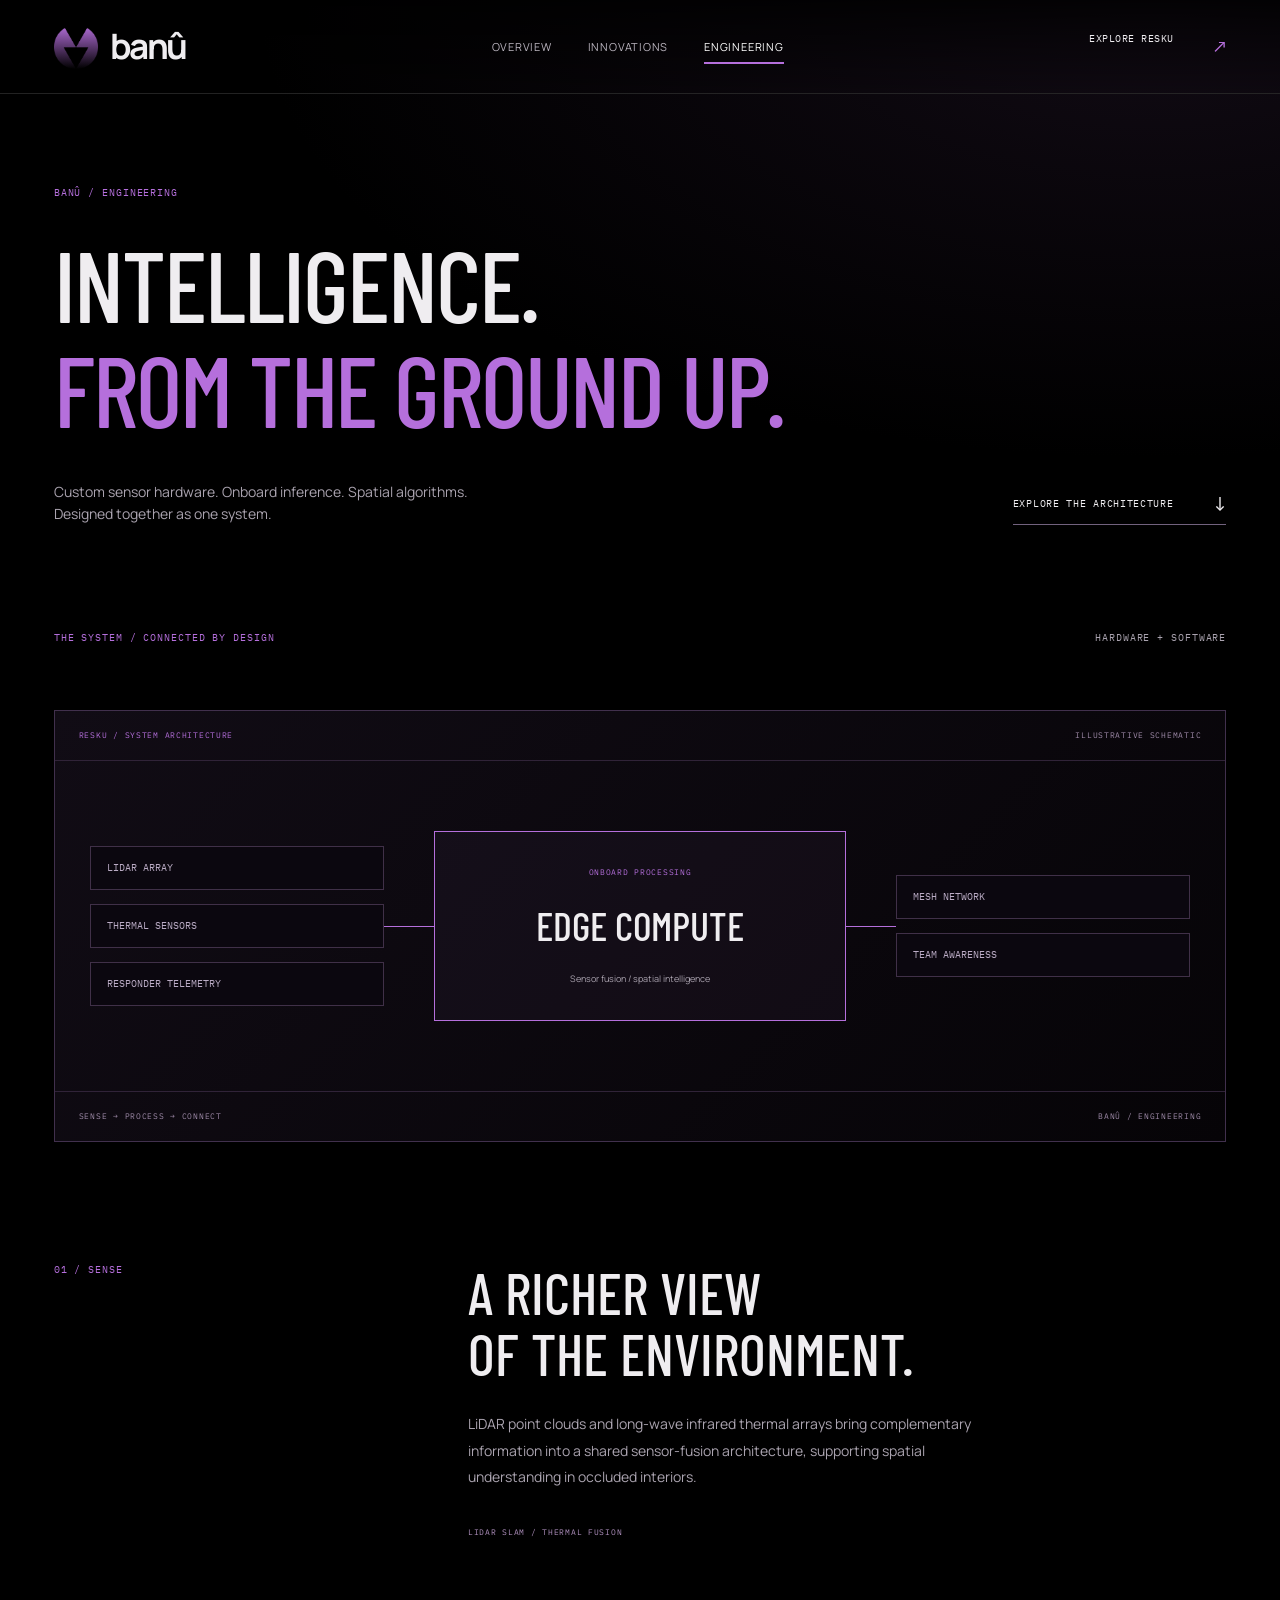
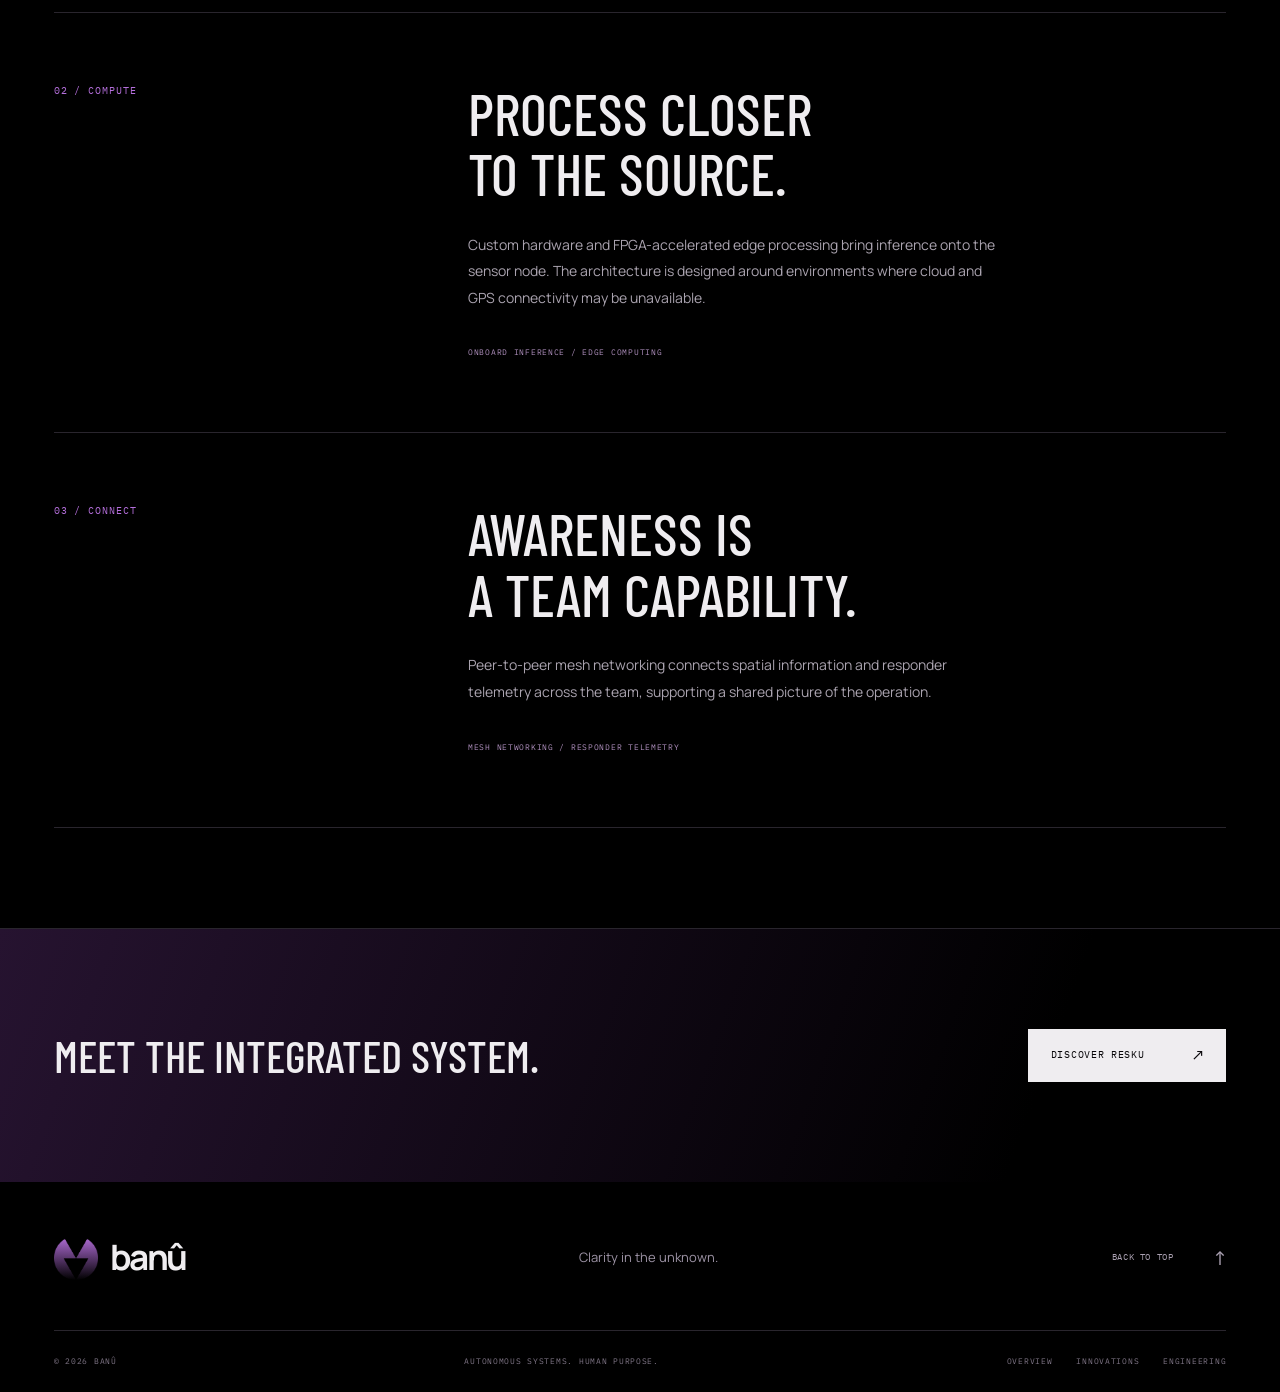
==== engineering.html @ 3ff784e4 "Redesign banu website with purple brand identity and responsive layouts" ====
<!doctype html>
<html lang="en">
<head>
  <meta charset="utf-8">
  <meta name="viewport" content="width=device-width, initial-scale=1">
  <meta name="theme-color" content="#000000">
  <meta name="description" content="Explore the hardware, sensor fusion, edge processing, and mesh networking behind banû systems.">
  <title>Engineering | banû</title>
  <link rel="icon" href="Images/banu-mark.png" type="image/png">
  <link rel="stylesheet" href="style.css">
  <script src="script.js" defer></script>
</head>
<body>
  <a class="skip-link" href="#main">Skip to content</a>
  <header class="site-header">
    <a class="brand" href="index.html" aria-label="banû home"><span class="brand-mark" aria-hidden="true"></span><span class="wordmark">banû</span></a>
    <button class="menu-toggle" aria-expanded="false" aria-controls="primary-nav"><span>Menu</span><i aria-hidden="true"></i></button>
    <nav id="primary-nav" aria-label="Main navigation"><a href="index.html">Overview</a><a href="innovations.html">Innovations</a><a href="engineering.html" aria-current="page">Engineering</a></nav>
    <a class="header-link" href="Products/resku.html">Explore Resku <span aria-hidden="true">↗</span></a>
  </header>
  <main id="main">
  <section class="page-intro section-pad"><p class="eyebrow">banû / Engineering</p><h1>Intelligence.<br><em>From the ground up.</em></h1><div class="intro-bottom"><p>Custom sensor hardware. Onboard inference. Spatial algorithms. Designed together as one system.</p><a class="text-link" href="#architecture">Explore the architecture <span aria-hidden="true">↓</span></a></div></section>
  <section class="section-pad architecture" id="architecture"><div class="section-heading"><p class="eyebrow">The system / Connected by design</p><span class="section-note">Hardware + software</span></div><div class="diagram"><div class="diagram-heading"><span>RESKU / SYSTEM ARCHITECTURE</span><span>ILLUSTRATIVE SCHEMATIC</span></div><div class="topology"><div class="topology-inputs"><span>LiDAR array</span><span>Thermal sensors</span><span>Responder telemetry</span></div><div class="topology-core"><span class="eyebrow">Onboard processing</span><strong>Edge compute</strong><span>Sensor fusion / spatial intelligence</span></div><div class="topology-output"><span>Mesh network</span><span>Team awareness</span></div></div><div class="diagram-footer"><span>Sense → Process → Connect</span><span>banû / Engineering</span></div></div></section>
  <section class="engineering-details section-pad"><article id="sensing"><span class="eyebrow">01 / Sense</span><div><h2>A richer view<br>of the environment.</h2><p>LiDAR point clouds and long-wave infrared thermal arrays bring complementary information into a shared sensor-fusion architecture, supporting spatial understanding in occluded interiors.</p><span class="detail-tag">LiDAR SLAM / Thermal fusion</span></div></article><article id="compute"><span class="eyebrow">02 / Compute</span><div><h2>Process closer<br>to the source.</h2><p>Custom hardware and FPGA-accelerated edge processing bring inference onto the sensor node. The architecture is designed around environments where cloud and GPS connectivity may be unavailable.</p><span class="detail-tag">Onboard inference / Edge computing</span></div></article><article id="connect"><span class="eyebrow">03 / Connect</span><div><h2>Awareness is<br>a team capability.</h2><p>Peer-to-peer mesh networking connects spatial information and responder telemetry across the team, supporting a shared picture of the operation.</p><span class="detail-tag">Mesh networking / Responder telemetry</span></div></article></section>
  <section class="small-cta section-pad"><h2>Meet the integrated system.</h2><a class="button" href="Products/resku.html">Discover Resku <span aria-hidden="true">↗</span></a></section>
</main>
  <footer class="site-footer">
    <div class="footer-top"><a class="brand" href="index.html" aria-label="banû home"><span class="brand-mark" aria-hidden="true"></span><span class="wordmark">banû</span></a><p>Clarity in the unknown.</p><a class="text-link" href="#main">Back to top <span aria-hidden="true">↑</span></a></div>
    <div class="footer-bottom"><span>© 2026 banû</span><span>Autonomous systems. Human purpose.</span><nav aria-label="Footer navigation"><a href="index.html">Overview</a><a href="innovations.html">Innovations</a><a href="engineering.html" aria-current="page">Engineering</a></nav></div>
  </footer>
</body>
</html>
---- style.css ----
@import url('https://fonts.googleapis.com/css2?family=Barlow+Condensed:wght@500;600;700&family=IBM+Plex+Mono:wght@400;500&family=Manrope:wght@400;500;600;700&display=swap');
:root {
  --accent:#b56fdc;
  --paper:#efedf0;
  --muted:#aaa3af;
  --line:#29252d;
  --display:'Barlow Condensed','Arial Narrow',sans-serif;
  --sans:'Manrope',Arial,sans-serif;
  --mono:'IBM Plex Mono',monospace;
  --gutter:clamp(24px,4.2vw,80px)
}

* {
  box-sizing:border-box
}

html {
  scroll-behavior:smooth;
  scroll-padding-top:100px
}

body {
  margin:0;
  background:#000;
  color:var(--paper);
  font-family:var(--sans);
  font-size:15px;
  line-height:1.6
}

body.menu-open {
  overflow:hidden
}

a {
  color:inherit;
  text-decoration:none
}

button {
  font:inherit;
  cursor:pointer
}

::selection {
  background:var(--accent);
  color:#000
}

a:focus-visible,button:focus-visible {
  outline:2px solid var(--accent);
  outline-offset:7px
}

h1,h2,h3,p {
  margin:0
}

h1,h2,h3 {
  font-weight:500;
  line-height:1.05
}

em {
  font-style:normal;
  color:var(--accent)
}

.section-pad {
  padding:100px var(--gutter)
}

.eyebrow,.section-note,.hero-bottom,.scene-label,.scene-coordinate,.row-index,.art-caption,.diagram-heading,.diagram-footer,.detail-tag,.three-columns article>span,.footer-bottom {
  font-family:var(--mono);
  font-size:10px;
  line-height:1.6;
  font-weight:400;
  letter-spacing:.09em;
  text-transform:uppercase
}

.eyebrow {
  color:var(--accent)
}

.section-note {
  color:var(--muted)
}

.section-heading {
  display:flex;
  justify-content:space-between;
  gap:24px;
  margin-bottom:64px
}

.skip-link {
  position:fixed;
  top:-100px;
  left:20px;
  z-index:100;
  background:var(--accent);
  padding:10px;
  color:#000
}

.skip-link:focus {
  top:20px
}

/* Shared identity */
.site-header {
  height:94px;
  padding:0 var(--gutter);
  position:absolute;
  top:0;
  left:0;
  width:100%;
  z-index:30;
  display:flex;
  align-items:center;
  justify-content:space-between;
  gap:32px;
  border-bottom:1px solid #ffffff22;
  background:linear-gradient(#000c,#0000)
}

.brand {
  display:inline-flex;
  align-items:center;
  gap:12px;
  flex-shrink:0
}

.brand-mark,.closing-mark {
  display:block;
  width:44px;
  height:44px;
  background:linear-gradient(180deg,#b56fdc 0%,#000 100%);
  mask:url('Images/banu-mark.png') center/contain no-repeat;
  -webkit-mask:url('Images/banu-mark.png') center/contain no-repeat
}

.wordmark {
  font-size:35px;
  font-weight:700;
  letter-spacing:-.07em;
  line-height:1
}

.site-header nav {
  display:flex;
  align-items:center;
  gap:36px
}

.site-header nav a {
  font-size:11px;
  text-transform:uppercase;
  letter-spacing:.07em;
  color:#bbb5bf;
  position:relative;
  padding:10px 0
}

.site-header nav a:after {
  content:'';
  position:absolute;
  bottom:1px;
  left:0;
  width:0;
  height:2px;
  background:var(--accent);
  transition:width .2s
}

.site-header nav a:hover,.site-header nav a[aria-current] {
  color:#fff
}

.site-header nav a:hover:after,.site-header nav a[aria-current]:after {
  width:100%
}

.header-link {
  font-family:var(--mono);
  font-size:10px;
  text-transform:uppercase;
  letter-spacing:.05em;
  display:flex;
  gap:40px
}

.header-link span {
  color:var(--accent);
  font-size:20px
}

.menu-toggle {
  display:none;
  background:none;
  color:#fff;
  border:0;
  padding:12px 0;
  font-family:var(--mono);
  font-size:11px;
  text-transform:uppercase;
  align-items:center;
  gap:12px
}

.menu-toggle i {
  display:block;
  width:24px;
  height:10px;
  border-top:1px solid;
  border-bottom:1px solid;
  transition:transform .2s
}

/* Original illustrative spatial scan */
.hero {
  min-height:820px;
  height:100svh;
  max-height:1150px;
  position:relative;
  overflow:hidden;
  display:flex;
  align-items:center;
  padding:140px var(--gutter);
  background:#000
}

.hero-content {
  position:relative;
  z-index:2;
  width:64%;
  pointer-events:none
}

.hero-content a {
  pointer-events:auto
}

.hero .eyebrow {
  margin-bottom:32px;
  display:flex;
  align-items:center;
  gap:10px
}

.signal-dot {
  display:inline-block;
  width:5px;
  height:5px;
  background:var(--accent);
  box-shadow:0 0 12px #b56fdc99
}

.hero h1 {
  font-family:var(--display);
  font-size:clamp(80px,8.8vw,160px);
  line-height:.91;
  text-transform:uppercase;
  letter-spacing:-.025em;
  margin-left:-4px
}

.hero h1 em {
  color:#d2b0e6
}

.hero-description {
  color:#b9b3bd;
  font-size:14px;
  line-height:1.8;
  max-width:360px;
  margin:32px 0
}

.button {
  display:inline-flex;
  align-items:center;
  justify-content:space-between;
  gap:48px;
  min-height:53px;
  padding:16px 22px;
  background:var(--paper);
  color:#09070a;
  text-transform:uppercase;
  letter-spacing:.07em;
  font-family:var(--mono);
  font-size:10px;
  border:1px solid transparent;
  transition:background .2s,transform .2s
}

.button:hover {
  background:var(--accent);
  transform:translateY(-2px)
}

.button span {
  font-size:17px;
  line-height:1
}

.scan-scene {
  position:absolute;
  inset:0;
  pointer-events:none;
  background:radial-gradient(ellipse at 75% 50%,#27153270,transparent 49%)
}

.spatial-canvas {
  width:100%;
  height:100%;
  position:absolute;
  inset:0
}

.scan-scene:after {
  content:'';
  position:absolute;
  inset:0;
  background:linear-gradient(90deg,#000 0%,#000b 27%,transparent 67%),linear-gradient(0deg,#000 0%,transparent 22%,transparent 80%,#0006)
}

.scan-cross {
  position:absolute;
  right:5%;
  color:#b56fdc99;
  font-family:var(--mono);
  font-size:24px;
  z-index:1
}

.cross-a {
  top:24%
}

.cross-b {
  bottom:24%
}

.scene-label {
  position:absolute;
  right:var(--gutter);
  top:28%;
  color:#d0afd9;
  z-index:1;
  text-align:right;
  font-size:9px
}

.scene-label span {
  color:#726679;
  font-size:8px
}

.scene-coordinate {
  position:absolute;
  right:var(--gutter);
  bottom:29%;
  color:#84718e;
  font-size:9px;
  z-index:1
}

.hero-bottom {
  position:absolute;
  z-index:3;
  bottom:32px;
  left:var(--gutter);
  right:var(--gutter);
  display:flex;
  align-items:center;
  justify-content:space-between;
  border-top:1px solid var(--line);
  padding-top:22px;
  color:#817b86;
  font-size:9px
}

.hero-bottom a {
  color:#d0cad4;
  display:flex;
  gap:25px
}

.hero-bottom a span {
  color:var(--accent)
}

/* Editorial sections */
.mission {
  background:var(--paper);
  color:#19151d
}

.mission .eyebrow {
  color:#69407f
}

.mission .section-note {
  color:#756d7b
}

.mission-layout {
  display:grid;
  grid-template-columns:1.4fr 1fr;
  gap:9vw;
  align-items:start
}

.mission h2 {
  font-family:var(--display);
  font-size:clamp(44px,4.3vw,76px);
  letter-spacing:-.02em;
  text-transform:uppercase
}

.mission h2 span {
  color:#807486
}

.mission-copy p {
  font-size:14px;
  color:#655c6b;
  margin-bottom:20px;
  max-width:410px;
  line-height:1.9
}

.mission-copy p:first-child {
  color:#29202f;
  font-size:18px;
  line-height:1.6
}

.text-link {
  display:inline-flex;
  align-items:center;
  gap:40px;
  border-bottom:1px solid #72627e;
  padding:10px 0;
  font-family:var(--mono);
  font-size:10px;
  text-transform:uppercase;
  letter-spacing:.07em
}

.text-link span {
  font-size:20px;
  line-height:1;
  transition:transform .2s
}

.text-link:hover span {
  transform:translate(3px,-3px)
}

.mission .text-link {
  margin-top:10px
}

.system-feature {
  border-bottom:1px solid var(--line)
}

.product-banner {
  display:grid;
  grid-template-columns:1.15fr 1fr;
  min-height:470px;
  gap:7vw;
  align-items:center
}

.product-art {
  position:relative;
  min-height:460px;
  display:grid;
  place-items:center;
  overflow:hidden;
  background:radial-gradient(ellipse at center,#38214388,#0b090d 60%);
  border:1px solid #27202e
}

.product-art:before {
  content:'';
  position:absolute;
  inset:0;
  background-image:linear-gradient(#b56fdc0a 1px,transparent 1px),linear-gradient(90deg,#b56fdc0a 1px,transparent 1px);
  background-size:40px 40px;
  mask-image:radial-gradient(ellipse,#000,transparent 70%)
}

.sensor-device {
  position:relative;
  z-index:2;
  width:210px;
  height:265px;
  background:linear-gradient(125deg,#323039,#141217 45%,#08070a);
  border:1px solid #65576e;
  box-shadow:16px 18px 0 #070609,17px 19px 0 #3a303f,30px 40px 70px #000;
  transform:rotate(-12deg) skewY(5deg);
  display:flex;
  align-items:center;
  flex-direction:column;
  padding:18px 20px;
  transition:transform .5s
}

.product-banner:hover .sensor-device {
  transform:rotate(-7deg) skewY(3deg) translateY(-7px)
}

.device-id {
  align-self:start;
  font-family:var(--mono);
  font-size:8px;
  color:#b0a1ba;
  letter-spacing:.1em
}

.sensor-lens {
  margin-top:22px;
  display:grid;
  place-items:center;
  width:126px;
  height:126px;
  border:1px solid #5d4e68;
  border-radius:50%;
  background:repeating-radial-gradient(circle,#151019 0 3px,#302538 4px 5px);
  box-shadow:0 0 0 6px #151217,0 0 0 7px #4c3c55
}

.sensor-lens i {
  display:block;
  width:73px;
  height:73px;
  border-radius:50%;
  background:radial-gradient(circle at 32% 30%,#dabbe6 0%,#754893 8%,#291b37 28%,#050409 65%);
  border:2px solid #6a527a;
  box-shadow:inset -7px -9px 10px #000
}

.device-vents {
  width:82px;
  height:20px;
  background:repeating-linear-gradient(90deg,#070609 0 3px,transparent 3px 7px);
  margin-top:26px
}

.device-caption {
  font-family:var(--mono);
  font-size:6px;
  color:#7c6d86;
  letter-spacing:.07em;
  margin-top:12px
}

.art-caption {
  position:absolute;
  bottom:20px;
  left:20px;
  font-size:8px;
  color:#86768e;
  z-index:2
}

.orbit {
  position:absolute;
  width:340px;
  height:340px;
  border:1px solid #b56fdc24;
  border-radius:50%;
  transform:rotateX(65deg) rotateZ(-20deg)
}

.orbit-one {
  bottom:4%
}

.orbit-two {
  bottom:-8%;
  width:470px;
  height:470px;
  border-style:dashed
}

.product-copy .eyebrow {
  margin-bottom:30px
}

.product-copy h2 {
  font-family:var(--display);
  font-size:clamp(80px,8vw,130px);
  text-transform:uppercase;
  letter-spacing:-.02em;
  line-height:.9
}

.product-copy h2>span,.product-hero h1>span {
  vertical-align:top;
  font-size:16px;
  line-height:1.5;
  margin-left:8px;
  color:var(--accent)
}

.product-copy>p:not(.eyebrow) {
  max-width:375px;
  color:var(--muted);
  font-size:14px;
  line-height:1.9;
  margin-top:28px
}

.product-copy .text-link {
  margin-top:30px;
  min-width:200px;
  justify-content:space-between
}

.capability-title {
  display:flex;
  justify-content:space-between;
  align-items:flex-end;
  gap:50px;
  margin-bottom:65px
}

.capability-title h2,.approach>h2,.closing h2 {
  font-family:var(--display);
  font-size:clamp(60px,6vw,100px);
  text-transform:uppercase;
  letter-spacing:-.02em
}

.capability-title>p {
  color:var(--muted);
  font-size:13px;
  line-height:1.9;
  padding-bottom:7px
}

.capability-list>a {
  display:grid;
  grid-template-columns:70px 1.4fr 1fr 24px;
  align-items:center;
  gap:25px;
  padding:33px 0;
  border-top:1px solid var(--line);
  transition:background .2s
}

.capability-list>a:last-child {
  border-bottom:1px solid var(--line)
}

.capability-list>a:hover {
  background:#b56fdc0b
}

.row-index {
  color:var(--accent)
}

.capability-list h3 {
  font-size:22px
}

.capability-list p {
  font-size:12px;
  color:var(--muted)
}

.capability-list>a>span:last-child {
  font-size:24px;
  color:var(--accent)
}

.closing {
  position:relative;
  overflow:hidden;
  background:linear-gradient(115deg,#30193d,#130b1a 50%,#000);
  min-height:500px
}

.closing h2 {
  position:relative;
  z-index:1;
  font-size:clamp(65px,7.7vw,124px);
  margin:30px 0 35px
}

.closing .eyebrow,.closing .button {
  position:relative;
  z-index:1
}

.closing-mark {
  position:absolute;
  width:600px;
  height:600px;
  right:2%;
  bottom:-220px;
  opacity:.24
}

.site-footer {
  padding:54px var(--gutter) 25px
}

.footer-top {
  display:flex;
  justify-content:space-between;
  align-items:center;
  padding-bottom:50px;
  gap:30px
}

.footer-top>p {
  color:#9d93a5;
  font-size:13px
}

.footer-top .text-link {
  border:0;
  font-size:9px;
  color:#aaa0b1
}

.footer-bottom {
  display:flex;
  justify-content:space-between;
  gap:30px;
  padding-top:24px;
  border-top:1px solid var(--line);
  font-size:8px;
  color:#7f7586
}

.footer-bottom nav {
  display:flex;
  gap:24px
}

.footer-bottom a:hover {
  color:var(--accent)
}

/* Interior pages */
.page-intro {
  padding-top:185px;
  padding-bottom:65px;
  background:radial-gradient(ellipse at 90% 0,#35213e55,transparent 55%)
}

.page-intro h1 {
  font-family:var(--display);
  font-size:clamp(66px,7.8vw,130px);
  text-transform:uppercase;
  letter-spacing:-.02em;
  margin-top:30px
}

.intro-bottom {
  display:flex;
  justify-content:space-between;
  align-items:end;
  margin-top:40px;
  gap:50px
}

.intro-bottom>p {
  max-width:420px;
  color:var(--muted);
  font-size:14px
}

.intro-bottom .text-link {
  flex-shrink:0
}

.page-intro+.system-feature {
  padding-top:40px
}

.approach>h2 {
  margin:30px 0 65px
}

.three-columns {
  display:grid;
  grid-template-columns:repeat(3,1fr);
  gap:50px
}

.three-columns article {
  border-top:1px solid var(--line);
  padding-top:22px
}

.three-columns article>span {
  color:var(--accent);
  font-size:9px
}

.three-columns h3 {
  font-size:23px;
  margin:35px 0 20px;
  line-height:1.2
}

.three-columns p {
  color:var(--muted);
  font-size:13px;
  line-height:1.9;
  max-width:325px
}

.small-cta {
  display:flex;
  align-items:center;
  justify-content:space-between;
  gap:30px;
  border-top:1px solid var(--line);
  background:linear-gradient(110deg,#261330,#000 80%)
}

.small-cta h2 {
  font-family:var(--display);
  font-size:clamp(32px,3.5vw,58px);
  text-transform:uppercase
}

.small-cta .button {
  flex-shrink:0
}

.architecture {
  padding-top:40px;
  padding-bottom:35px
}

.diagram {
  border:1px solid #41304d;
  background:linear-gradient(135deg,#110c15,#060407);
  margin-top:70px
}

.architecture .diagram {
  margin:0
}

.diagram-heading,.diagram-footer {
  display:flex;
  justify-content:space-between;
  gap:20px;
  padding:18px 24px;
  font-size:8px;
  color:#9f8ba9
}

.diagram-heading {
  border-bottom:1px solid #302338
}

.diagram-heading>span:first-child {
  color:var(--accent)
}

.diagram-footer {
  border-top:1px solid #302338
}

.topology {
  padding:70px 35px;
  display:grid;
  grid-template-columns:1fr 1.4fr 1fr;
  gap:50px;
  align-items:center
}

.topology-inputs,.topology-output {
  display:flex;
  flex-direction:column;
  gap:14px
}

.topology-inputs>span,.topology-output>span {
  font-family:var(--mono);
  font-size:10px;
  text-transform:uppercase;
  border:1px solid #403048;
  padding:13px 16px;
  color:#bbacc5;
  background:#0b070f;
  position:relative;
  z-index:1
}

.topology-core {
  display:flex;
  flex-direction:column;
  align-items:center;
  justify-content:center;
  min-height:190px;
  border:1px solid var(--accent);
  background:#b56fdc0b;
  position:relative;
  text-align:center;
  padding:25px 15px
}

.topology-core:before,.topology-core:after {
  content:'';
  position:absolute;
  top:50%;
  width:51px;
  height:1px;
  background:var(--accent)
}

.topology-core:before {
  left:-51px
}

.topology-core:after {
  right:-51px
}

.topology-core strong {
  font-family:var(--display);
  text-transform:uppercase;
  font-size:40px;
  font-weight:500;
  margin:15px 0
}

.topology-core>span:last-child {
  font-size:9px;
  color:var(--muted)
}

.topology .eyebrow {
  font-size:8px
}

.engineering-details {
  padding-top:15px
}

.engineering-details article {
  display:grid;
  grid-template-columns:1fr 2fr;
  padding:70px 0;
  border-bottom:1px solid var(--line);
  gap:35px;
  scroll-margin-top:20px
}

.engineering-details h2 {
  font-family:var(--display);
  font-size:clamp(43px,4.5vw,72px);
  text-transform:uppercase;
  margin-bottom:28px
}

.engineering-details p {
  font-size:14px;
  color:var(--muted);
  max-width:540px;
  line-height:1.9
}

.detail-tag {
  display:inline-block;
  color:#b090bf;
  font-size:8px;
  margin-top:35px
}

.product-hero {
  padding-top:145px;
  padding-bottom:80px;
  background:radial-gradient(ellipse at 80% 20%,#28173266,transparent 60%)
}

.back-link {
  font-size:9px;
  color:var(--muted);
  border:0;
  gap:14px;
  margin-bottom:40px
}

.back-link:hover>span {
  transform:translateX(-3px)
}

.product-hero-grid {
  display:grid;
  grid-template-columns:1fr 1fr;
  gap:70px;
  align-items:center
}

.product-hero h1 {
  font-family:var(--display);
  font-size:clamp(100px,10vw,160px);
  text-transform:uppercase;
  letter-spacing:-.02em;
  margin:22px 0 25px;
  line-height:.85
}

.product-lead {
  font-size:27px;
  line-height:1.25;
  letter-spacing:-.02em
}

.product-description {
  max-width:370px;
  margin:23px 0 30px;
  color:var(--muted);
  font-size:13px;
  line-height:1.9
}

.product-hero .product-art {
  min-height:510px
}

.product-hero .sensor-device {
  transform:rotate(-9deg) skewY(5deg) scale(1.15)
}

@media(max-width:1000px) {
  .header-link {
    display:none
  }
  .hero {
    min-height:760px
  }
  .hero-content {
    width:75%
  }
  .hero h1 {
    font-size:100px
  }
  .mission-layout {
    gap:50px;
    grid-template-columns:1.1fr 1fr
  }
  .product-banner {
    gap:40px
  }
  .product-art {
    min-height:400px
  }
  .capability-list>a {
    grid-template-columns:40px 1.2fr 1fr 24px;
    gap:18px
  }
  .capability-list h3 {
    font-size:19px
  }
  .three-columns {
    gap:25px
  }
  .topology {
    gap:30px;
    padding:45px 25px
  }
  .topology-core:before,.topology-core:after {
    width:31px
  }
  .topology-core:before {
    left:-31px
  }
  .topology-core:after {
    right:-31px
  }
  .topology-inputs>span,.topology-output>span {
    font-size:8px;
    padding:12px 9px
  }
  .product-hero-grid {
    gap:35px
  }
}

@media(max-width:700px) {
  html {
    scroll-padding-top:80px
  }
  .section-pad {
    padding:65px var(--gutter)
  }
  .site-header {
    height:78px;
    gap:20px
  }
  .brand {
    gap:9px
  }
  .brand-mark {
    width:36px;
    height:36px
  }
  .wordmark {
    font-size:30px
  }
  .menu-toggle {
    display:flex;
    z-index:32
  }
  .site-header nav {
    display:none;
    position:fixed;
    inset:78px 0 0;
    padding:35px var(--gutter);
    background:#070509;
    flex-direction:column;
    align-items:stretch;
    justify-content:flex-start;
    gap:0
  }
  .site-header nav[data-open] {
    display:flex
  }
  .site-header nav a {
    font-family:var(--display);
    font-size:44px;
    padding:22px 0;
    border-bottom:1px solid var(--line);
    text-transform:uppercase
  }
  .site-header nav a:after {
    display:none
  }
  .menu-toggle[aria-expanded=true] i {
    transform:rotate(-45deg);
    height:1px;
    border-bottom:0
  }
  .menu-toggle[aria-expanded=true] i:after {
    content:'';
    display:block;
    width:24px;
    height:1px;
    background:#fff;
    transform:rotate(90deg) translateX(-1px)
  }
  .hero {
    min-height:760px;
    height:100svh;
    max-height:960px;
    align-items:flex-end;
    padding:170px var(--gutter) 130px
  }
  .hero-content {
    width:100%
  }
  .hero .eyebrow {
    font-size:8px;
    margin-bottom:25px
  }
  .hero h1 {
    font-size:clamp(68px,14.2vw,98px);
    line-height:.93;
    margin-left:-2px
  }
  .hero-description {
    max-width:310px;
    font-size:12px;
    line-height:1.9;
    margin:25px 0
  }
  .button {
    min-height:50px;
    padding:14px 18px;
    font-size:9px;
    gap:35px
  }
  .scan-scene:after {
    background:linear-gradient(0deg,#000 5%,#000c 30%,#0002 70%,#0008)
  }
  .scan-scene {
    inset:0 -35% 5% -25%
  }
  .scene-label {
    top:18%;
    right:27%;
    font-size:7px
  }
  .scene-label span {
    font-size:6px
  }
  .scene-coordinate,.cross-b {
    display:none
  }
  .cross-a {
    top:27%;
    right:25%
  }
  .hero-bottom {
    bottom:24px;
    padding-top:18px;
    gap:20px;
    font-size:7px
  }
  .hero-bottom>span:first-child {
    max-width:130px
  }
  .hero-index {
    display:none
  }
  .hero-bottom a {
    gap:10px
  }
  .section-heading {
    margin-bottom:42px;
    gap:15px
  }
  .section-note {
    font-size:8px;
    text-align:right;
    max-width:125px
  }
  .eyebrow {
    font-size:9px
  }
  .mission-layout {
    grid-template-columns:1fr;
    gap:35px
  }
  .mission h2 {
    font-size:clamp(38px,9vw,58px)
  }
  .mission-copy p {
    font-size:13px
  }
  .mission-copy p:first-child {
    font-size:16px
  }
  .mission-copy .text-link {
    margin-top:0
  }
  .product-banner {
    grid-template-columns:1fr;
    gap:40px
  }
  .product-art {
    min-height:380px
  }
  .product-copy .eyebrow {
    margin-bottom:22px
  }
  .product-copy h2 {
    font-size:86px
  }
  .product-copy>p:not(.eyebrow) {
    font-size:13px;
    margin-top:24px
  }
  .product-copy .text-link {
    margin-top:20px
  }
  .capability-title {
    display:block;
    margin-bottom:40px
  }
  .capability-title h2 {
    font-size:64px;
    margin-bottom:26px
  }
  .capability-title>p {
    font-size:12px
  }
  .capability-list>a {
    grid-template-columns:25px 1fr 20px;
    gap:14px;
    padding:25px 0
  }
  .capability-list h3 {
    font-size:18px
  }
  .capability-list p {
    grid-column:2;
    grid-row:2;
    font-size:10px
  }
  .capability-list>a>span:last-child {
    grid-column:3;
    grid-row:1/3
  }
  .row-index {
    font-size:8px
  }
  .closing {
    min-height:430px
  }
  .closing h2 {
    font-size:74px;
    margin-top:25px
  }
  .closing-mark {
    width:400px;
    height:400px;
    bottom:-175px;
    right:-100px
  }
  .footer-top {
    flex-wrap:wrap;
    padding-bottom:35px;
    gap:25px
  }
  .footer-top>p {
    order:3;
    width:100%;
    font-size:12px
  }
  .footer-top .text-link {
    font-size:8px;
    gap:15px
  }
  .site-footer {
    padding:40px var(--gutter) 25px
  }
  .footer-bottom {
    flex-wrap:wrap;
    font-size:7px;
    gap:20px
  }
  .footer-bottom>span:nth-child(2) {
    margin-left:auto
  }
  .footer-bottom nav {
    width:100%;
    gap:25px
  }
  .page-intro {
    padding-top:145px;
    padding-bottom:50px
  }
  .page-intro h1 {
    font-size:clamp(62px,12vw,84px);
    margin-top:25px
  }
  .intro-bottom {
    display:block;
    margin-top:28px
  }
  .intro-bottom>p {
    font-size:13px;
    max-width:330px
  }
  .intro-bottom>.section-note {
    display:block;
    text-align:left;
    margin-top:25px
  }
  .intro-bottom .text-link {
    margin-top:25px
  }
  .page-intro+.system-feature {
    padding-top:15px
  }
  .approach>h2 {
    font-size:56px;
    margin:24px 0 40px
  }
  .three-columns {
    grid-template-columns:1fr;
    gap:35px
  }
  .three-columns h3 {
    font-size:25px;
    margin:22px 0 15px
  }
  .three-columns p {
    max-width:440px;
    font-size:13px
  }
  .small-cta {
    display:block
  }
  .small-cta h2 {
    font-size:38px;
    margin-bottom:30px
  }
  .architecture {
    padding-top:10px;
    padding-bottom:30px
  }
  .diagram {
    margin-top:50px
  }
  .diagram-heading,.diagram-footer {
    padding:15px;
    font-size:7px
  }
  .diagram-heading {
    flex-direction:column;
    gap:5px
  }
  .diagram-footer>span:last-child {
    display:none
  }
  .topology {
    grid-template-columns:1fr;
    padding:30px 25px;
    gap:30px
  }
  .topology-inputs {
    gap:8px
  }
  .topology-inputs>span,.topology-output>span {
    font-size:9px;
    text-align:center
  }
  .topology-core {
    min-height:150px
  }
  .topology-core:before,.topology-core:after {
    width:1px;
    height:31px;
    left:50%;
    right:auto
  }
  .topology-core:before {
    top:-31px
  }
  .topology-core:after {
    top:auto;
    bottom:-31px
  }
  .topology-core strong {
    font-size:35px;
    margin:12px 0
  }
  .topology .eyebrow {
    font-size:8px
  }
  .topology-output {
    gap:8px
  }
  .engineering-details {
    padding-top:0
  }
  .engineering-details article {
    grid-template-columns:1fr;
    gap:25px;
    padding:45px 0
  }
  .engineering-details h2 {
    font-size:48px;
    margin-bottom:22px
  }
  .engineering-details p {
    font-size:13px
  }
  .detail-tag {
    margin-top:25px;
    font-size:7px
  }
  .product-hero {
    padding-top:110px
  }
  .back-link {
    margin-bottom:30px
  }
  .product-hero-grid {
    grid-template-columns:1fr;
    gap:40px
  }
  .product-hero h1 {
    font-size:114px
  }
  .product-lead {
    font-size:25px
  }
  .product-hero .product-art {
    min-height:400px
  }
  .product-hero .sensor-device {
    transform:rotate(-9deg) skewY(5deg)
  }
  .product-description {
    font-size:13px
  }
  .art-caption {
    font-size:7px;
    left:15px;
    bottom:15px
  }
}

@media(prefers-reduced-motion:reduce) {
  html {
    scroll-behavior:auto
  }
  *,*:before,*:after {
    transition:none!important;
    animation:none!important
  }
}

.scan-toggle {
  border:0;
  padding:8px 0;
  background:none;
  color:#aaa0b1;
  font-family:var(--mono);
  font-size:9px;
  text-transform:uppercase;
  letter-spacing:.07em;
  display:inline-flex;
  align-items:center;
  gap:18px
}

.scan-toggle:hover {
  color:var(--accent)
}

.scan-toggle[hidden] {
  display:none
}

.scan-toggle>span {
  color:var(--accent)
}

@media(max-width:700px) {
  .scan-toggle {
    display:none
  }
}

@media(max-width:700px) {
  .scan-toggle {
    display:inline-flex;
    position:absolute;
    right:0;
    top:-35px;
    font-size:7px;
    gap:10px
  }
}

@media(max-width:360px) {
  .page-intro h1,.capability-title h2 {
    font-size:54px
  }
}
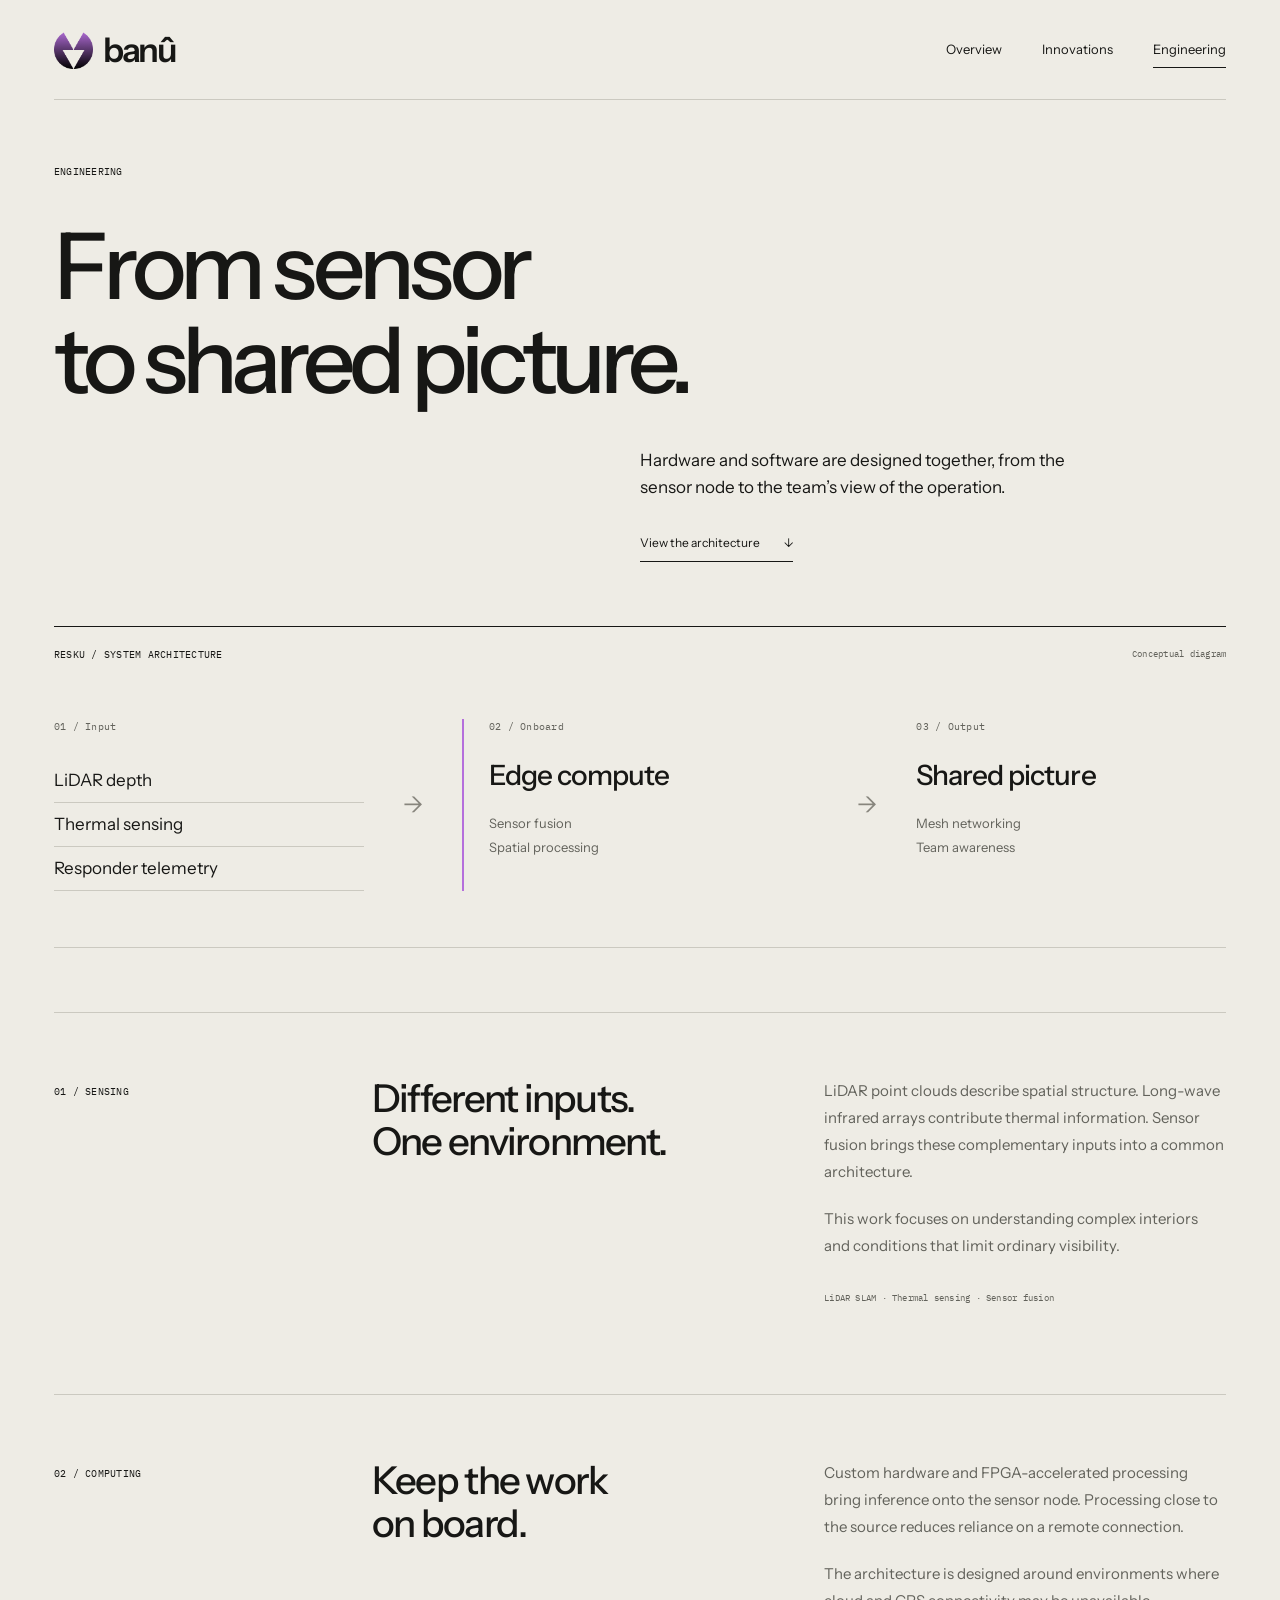
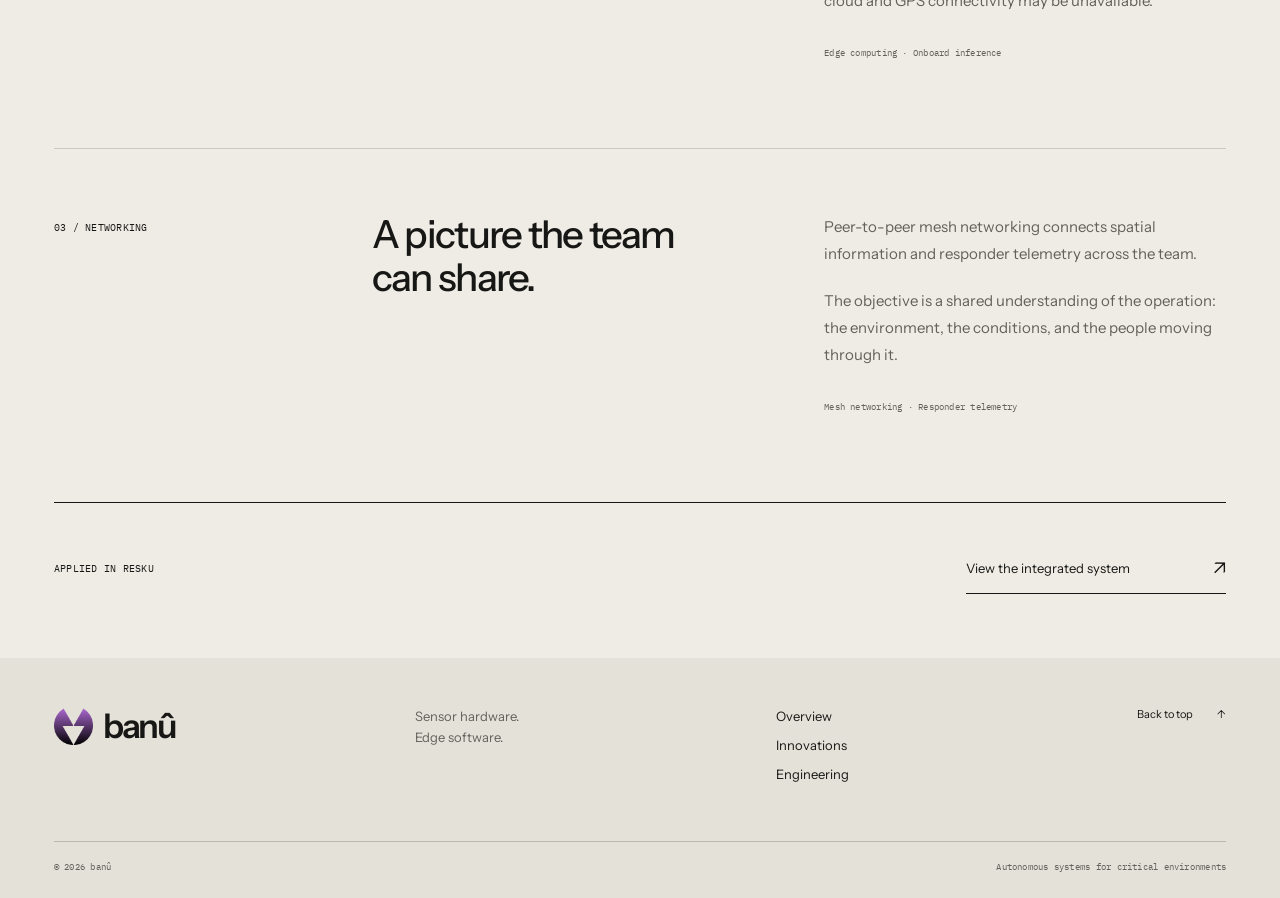
==== commit dae5081f: "Refine banu site with editorial layouts and technical illustrations" ====
--- a/engineering.html
+++ b/engineering.html
@@ -3,10 +3,13 @@
 <head>
   <meta charset="utf-8">
   <meta name="viewport" content="width=device-width, initial-scale=1">
-  <meta name="theme-color" content="#000000">
-  <meta name="description" content="Explore the hardware, sensor fusion, edge processing, and mesh networking behind banû systems.">
-  <title>Engineering | banû</title>
+  <meta name="theme-color" content="#eeece5">
+  <meta name="description" content="The sensing, onboard computing, and networking architecture behind banû systems.">
+  <title>Engineering — banû</title>
   <link rel="icon" href="Images/banu-mark.png" type="image/png">
+  <link rel="preconnect" href="https://fonts.googleapis.com">
+  <link rel="preconnect" href="https://fonts.gstatic.com" crossorigin>
+  <link href="https://fonts.googleapis.com/css2?family=IBM+Plex+Mono:wght@400;500&amp;family=Instrument+Sans:wght@400;500;600;700&amp;display=swap" rel="stylesheet">
   <link rel="stylesheet" href="style.css">
   <script src="script.js" defer></script>
 </head>
@@ -15,18 +18,46 @@
   <header class="site-header">
     <a class="brand" href="index.html" aria-label="banû home"><span class="brand-mark" aria-hidden="true"></span><span class="wordmark">banû</span></a>
     <button class="menu-toggle" aria-expanded="false" aria-controls="primary-nav"><span>Menu</span><i aria-hidden="true"></i></button>
-    <nav id="primary-nav" aria-label="Main navigation"><a href="index.html">Overview</a><a href="innovations.html">Innovations</a><a href="engineering.html" aria-current="page">Engineering</a></nav>
-    <a class="header-link" href="Products/resku.html">Explore Resku <span aria-hidden="true">↗</span></a>
+    <nav id="primary-nav" aria-label="Main navigation">
+        <a href="index.html">Overview</a>
+        <a href="innovations.html">Innovations</a>
+        <a href="engineering.html" aria-current="page">Engineering</a>
+    </nav>
   </header>
   <main id="main">
-  <section class="page-intro section-pad"><p class="eyebrow">banû / Engineering</p><h1>Intelligence.<br><em>From the ground up.</em></h1><div class="intro-bottom"><p>Custom sensor hardware. Onboard inference. Spatial algorithms. Designed together as one system.</p><a class="text-link" href="#architecture">Explore the architecture <span aria-hidden="true">↓</span></a></div></section>
-  <section class="section-pad architecture" id="architecture"><div class="section-heading"><p class="eyebrow">The system / Connected by design</p><span class="section-note">Hardware + software</span></div><div class="diagram"><div class="diagram-heading"><span>RESKU / SYSTEM ARCHITECTURE</span><span>ILLUSTRATIVE SCHEMATIC</span></div><div class="topology"><div class="topology-inputs"><span>LiDAR array</span><span>Thermal sensors</span><span>Responder telemetry</span></div><div class="topology-core"><span class="eyebrow">Onboard processing</span><strong>Edge compute</strong><span>Sensor fusion / spatial intelligence</span></div><div class="topology-output"><span>Mesh network</span><span>Team awareness</span></div></div><div class="diagram-footer"><span>Sense → Process → Connect</span><span>banû / Engineering</span></div></div></section>
-  <section class="engineering-details section-pad"><article id="sensing"><span class="eyebrow">01 / Sense</span><div><h2>A richer view<br>of the environment.</h2><p>LiDAR point clouds and long-wave infrared thermal arrays bring complementary information into a shared sensor-fusion architecture, supporting spatial understanding in occluded interiors.</p><span class="detail-tag">LiDAR SLAM / Thermal fusion</span></div></article><article id="compute"><span class="eyebrow">02 / Compute</span><div><h2>Process closer<br>to the source.</h2><p>Custom hardware and FPGA-accelerated edge processing bring inference onto the sensor node. The architecture is designed around environments where cloud and GPS connectivity may be unavailable.</p><span class="detail-tag">Onboard inference / Edge computing</span></div></article><article id="connect"><span class="eyebrow">03 / Connect</span><div><h2>Awareness is<br>a team capability.</h2><p>Peer-to-peer mesh networking connects spatial information and responder telemetry across the team, supporting a shared picture of the operation.</p><span class="detail-tag">Mesh networking / Responder telemetry</span></div></article></section>
-  <section class="small-cta section-pad"><h2>Meet the integrated system.</h2><a class="button" href="Products/resku.html">Discover Resku <span aria-hidden="true">↗</span></a></section>
-</main>
+    <section class="page-title page-margin">
+      <p class="label">Engineering</p><h1>From sensor<br>to shared picture.</h1>
+      <div class="title-description"><p>Hardware and software are designed together, from the sensor node to the team’s view of the operation.</p><a class="jump-link" href="#architecture">View the architecture <span aria-hidden="true">↓</span></a></div>
+    </section>
+    <section class="architecture-section page-margin" id="architecture"><figure class="system-flow">
+      <figcaption><span class="label">Resku / System architecture</span><span class="drawing-note">Conceptual diagram</span></figcaption>
+      <div class="flow-body">
+        <div class="flow-input"><span class="flow-step">01 / Input</span><ul><li>LiDAR depth</li><li>Thermal sensing</li><li>Responder telemetry</li></ul></div>
+        <span class="flow-arrow" aria-hidden="true">→</span>
+        <div class="flow-compute"><span class="flow-step">02 / Onboard</span><strong>Edge compute</strong><p>Sensor fusion<br>Spatial processing</p></div>
+        <span class="flow-arrow" aria-hidden="true">→</span>
+        <div class="flow-output"><span class="flow-step">03 / Output</span><strong>Shared picture</strong><p>Mesh networking<br>Team awareness</p></div>
+      </div>
+    </figure></section>
+    <section class="technical-essays page-margin">
+      <article id="sensing"><div class="essay-index"><span class="label">01 / Sensing</span></div><h2>Different inputs.<br>One environment.</h2><div class="essay-copy"><p>LiDAR point clouds describe spatial structure. Long-wave infrared arrays contribute thermal information. Sensor fusion brings these complementary inputs into a common architecture.</p><p>This work focuses on understanding complex interiors and conditions that limit ordinary visibility.</p><span class="technical-note">LiDAR SLAM · Thermal sensing · Sensor fusion</span></div></article>
+      <article id="compute"><div class="essay-index"><span class="label">02 / Computing</span></div><h2>Keep the work<br>on board.</h2><div class="essay-copy"><p>Custom hardware and FPGA-accelerated processing bring inference onto the sensor node. Processing close to the source reduces reliance on a remote connection.</p><p>The architecture is designed around environments where cloud and GPS connectivity may be unavailable.</p><span class="technical-note">Edge computing · Onboard inference</span></div></article>
+      <article id="connect"><div class="essay-index"><span class="label">03 / Networking</span></div><h2>A picture the team<br>can share.</h2><div class="essay-copy"><p>Peer-to-peer mesh networking connects spatial information and responder telemetry across the team.</p><p>The objective is a shared understanding of the operation: the environment, the conditions, and the people moving through it.</p><span class="technical-note">Mesh networking · Responder telemetry</span></div></article>
+    </section>
+    <aside class="related-system page-margin"><p class="label">Applied in Resku</p><a class="text-link" href="Products/resku.html">View the integrated system<span aria-hidden="true">↗</span></a></aside>
+  </main>
   <footer class="site-footer">
-    <div class="footer-top"><a class="brand" href="index.html" aria-label="banû home"><span class="brand-mark" aria-hidden="true"></span><span class="wordmark">banû</span></a><p>Clarity in the unknown.</p><a class="text-link" href="#main">Back to top <span aria-hidden="true">↑</span></a></div>
-    <div class="footer-bottom"><span>© 2026 banû</span><span>Autonomous systems. Human purpose.</span><nav aria-label="Footer navigation"><a href="index.html">Overview</a><a href="innovations.html">Innovations</a><a href="engineering.html" aria-current="page">Engineering</a></nav></div>
+    <div class="footer-main">
+      <a class="brand" href="index.html" aria-label="banû home"><span class="brand-mark" aria-hidden="true"></span><span class="wordmark">banû</span></a>
+      <p>Sensor hardware.<br>Edge software.</p>
+      <nav aria-label="Footer navigation">
+        <a href="index.html">Overview</a>
+        <a href="innovations.html">Innovations</a>
+        <a href="engineering.html" aria-current="page">Engineering</a>
+      </nav>
+      <a class="back-top" href="#main">Back to top <span aria-hidden="true">↑</span></a>
+    </div>
+    <div class="footer-note"><span>© 2026 banû</span><span>Autonomous systems for critical environments</span></div>
   </footer>
 </body>
-</html>+</html>
--- a/style.css
+++ b/style.css
@@ -1,1561 +1,1287 @@
-@import url('https://fonts.googleapis.com/css2?family=Barlow+Condensed:wght@500;600;700&family=IBM+Plex+Mono:wght@400;500&family=Manrope:wght@400;500;600;700&display=swap');
-:root {
-  --accent:#b56fdc;
-  --paper:#efedf0;
-  --muted:#aaa3af;
-  --line:#29252d;
-  --display:'Barlow Condensed','Arial Narrow',sans-serif;
-  --sans:'Manrope',Arial,sans-serif;
-  --mono:'IBM Plex Mono',monospace;
-  --gutter:clamp(24px,4.2vw,80px)
-}
-
-* {
-  box-sizing:border-box
-}
-
-html {
-  scroll-behavior:smooth;
-  scroll-padding-top:100px
-}
-
-body {
-  margin:0;
-  background:#000;
-  color:var(--paper);
-  font-family:var(--sans);
-  font-size:15px;
-  line-height:1.6
-}
-
-body.menu-open {
-  overflow:hidden
-}
-
-a {
-  color:inherit;
-  text-decoration:none
-}
-
-button {
-  font:inherit;
-  cursor:pointer
-}
-
-::selection {
-  background:var(--accent);
-  color:#000
-}
-
-a:focus-visible,button:focus-visible {
-  outline:2px solid var(--accent);
-  outline-offset:7px
-}
-
-h1,h2,h3,p {
-  margin:0
-}
-
-h1,h2,h3 {
-  font-weight:500;
-  line-height:1.05
-}
-
-em {
-  font-style:normal;
-  color:var(--accent)
-}
-
-.section-pad {
-  padding:100px var(--gutter)
-}
-
-.eyebrow,.section-note,.hero-bottom,.scene-label,.scene-coordinate,.row-index,.art-caption,.diagram-heading,.diagram-footer,.detail-tag,.three-columns article>span,.footer-bottom {
-  font-family:var(--mono);
-  font-size:10px;
-  line-height:1.6;
-  font-weight:400;
-  letter-spacing:.09em;
-  text-transform:uppercase
-}
-
-.eyebrow {
-  color:var(--accent)
-}
-
-.section-note {
-  color:var(--muted)
-}
-
-.section-heading {
-  display:flex;
-  justify-content:space-between;
-  gap:24px;
-  margin-bottom:64px
-}
-
-.skip-link {
-  position:fixed;
-  top:-100px;
-  left:20px;
-  z-index:100;
-  background:var(--accent);
-  padding:10px;
-  color:#000
-}
-
-.skip-link:focus {
-  top:20px
-}
-
-/* Shared identity */
-.site-header {
-  height:94px;
-  padding:0 var(--gutter);
-  position:absolute;
-  top:0;
-  left:0;
-  width:100%;
-  z-index:30;
-  display:flex;
-  align-items:center;
-  justify-content:space-between;
-  gap:32px;
-  border-bottom:1px solid #ffffff22;
-  background:linear-gradient(#000c,#0000)
-}
-
-.brand {
-  display:inline-flex;
-  align-items:center;
-  gap:12px;
-  flex-shrink:0
-}
-
-.brand-mark,.closing-mark {
-  display:block;
-  width:44px;
-  height:44px;
-  background:linear-gradient(180deg,#b56fdc 0%,#000 100%);
-  mask:url('Images/banu-mark.png') center/contain no-repeat;
-  -webkit-mask:url('Images/banu-mark.png') center/contain no-repeat
-}
-
-.wordmark {
-  font-size:35px;
-  font-weight:700;
-  letter-spacing:-.07em;
-  line-height:1
-}
-
-.site-header nav {
-  display:flex;
-  align-items:center;
-  gap:36px
-}
-
-.site-header nav a {
-  font-size:11px;
-  text-transform:uppercase;
-  letter-spacing:.07em;
-  color:#bbb5bf;
-  position:relative;
-  padding:10px 0
-}
-
-.site-header nav a:after {
-  content:'';
-  position:absolute;
-  bottom:1px;
-  left:0;
-  width:0;
-  height:2px;
-  background:var(--accent);
-  transition:width .2s
-}
-
-.site-header nav a:hover,.site-header nav a[aria-current] {
-  color:#fff
-}
-
-.site-header nav a:hover:after,.site-header nav a[aria-current]:after {
-  width:100%
-}
-
-.header-link {
-  font-family:var(--mono);
-  font-size:10px;
-  text-transform:uppercase;
-  letter-spacing:.05em;
-  display:flex;
-  gap:40px
-}
-
-.header-link span {
-  color:var(--accent);
-  font-size:20px
-}
-
-.menu-toggle {
-  display:none;
-  background:none;
-  color:#fff;
-  border:0;
-  padding:12px 0;
-  font-family:var(--mono);
-  font-size:11px;
-  text-transform:uppercase;
-  align-items:center;
-  gap:12px
-}
-
-.menu-toggle i {
-  display:block;
-  width:24px;
-  height:10px;
-  border-top:1px solid;
-  border-bottom:1px solid;
-  transition:transform .2s
-}
-
-/* Original illustrative spatial scan */
-.hero {
-  min-height:820px;
-  height:100svh;
-  max-height:1150px;
-  position:relative;
-  overflow:hidden;
-  display:flex;
-  align-items:center;
-  padding:140px var(--gutter);
-  background:#000
-}
-
-.hero-content {
-  position:relative;
-  z-index:2;
-  width:64%;
-  pointer-events:none
-}
-
-.hero-content a {
-  pointer-events:auto
-}
-
-.hero .eyebrow {
-  margin-bottom:32px;
-  display:flex;
-  align-items:center;
-  gap:10px
-}
-
-.signal-dot {
-  display:inline-block;
-  width:5px;
-  height:5px;
-  background:var(--accent);
-  box-shadow:0 0 12px #b56fdc99
-}
-
-.hero h1 {
-  font-family:var(--display);
-  font-size:clamp(80px,8.8vw,160px);
-  line-height:.91;
-  text-transform:uppercase;
-  letter-spacing:-.025em;
-  margin-left:-4px
-}
-
-.hero h1 em {
-  color:#d2b0e6
-}
-
-.hero-description {
-  color:#b9b3bd;
-  font-size:14px;
-  line-height:1.8;
-  max-width:360px;
-  margin:32px 0
-}
-
-.button {
-  display:inline-flex;
-  align-items:center;
-  justify-content:space-between;
-  gap:48px;
-  min-height:53px;
-  padding:16px 22px;
-  background:var(--paper);
-  color:#09070a;
-  text-transform:uppercase;
-  letter-spacing:.07em;
-  font-family:var(--mono);
-  font-size:10px;
-  border:1px solid transparent;
-  transition:background .2s,transform .2s
-}
-
-.button:hover {
-  background:var(--accent);
-  transform:translateY(-2px)
-}
-
-.button span {
-  font-size:17px;
-  line-height:1
-}
-
-.scan-scene {
-  position:absolute;
-  inset:0;
-  pointer-events:none;
-  background:radial-gradient(ellipse at 75% 50%,#27153270,transparent 49%)
-}
-
-.spatial-canvas {
-  width:100%;
-  height:100%;
-  position:absolute;
-  inset:0
-}
-
-.scan-scene:after {
-  content:'';
-  position:absolute;
-  inset:0;
-  background:linear-gradient(90deg,#000 0%,#000b 27%,transparent 67%),linear-gradient(0deg,#000 0%,transparent 22%,transparent 80%,#0006)
-}
-
-.scan-cross {
-  position:absolute;
-  right:5%;
-  color:#b56fdc99;
-  font-family:var(--mono);
-  font-size:24px;
-  z-index:1
-}
-
-.cross-a {
-  top:24%
-}
-
-.cross-b {
-  bottom:24%
-}
-
-.scene-label {
-  position:absolute;
-  right:var(--gutter);
-  top:28%;
-  color:#d0afd9;
-  z-index:1;
-  text-align:right;
-  font-size:9px
-}
-
-.scene-label span {
-  color:#726679;
-  font-size:8px
-}
-
-.scene-coordinate {
-  position:absolute;
-  right:var(--gutter);
-  bottom:29%;
-  color:#84718e;
-  font-size:9px;
-  z-index:1
-}
-
-.hero-bottom {
-  position:absolute;
-  z-index:3;
-  bottom:32px;
-  left:var(--gutter);
-  right:var(--gutter);
-  display:flex;
-  align-items:center;
-  justify-content:space-between;
-  border-top:1px solid var(--line);
-  padding-top:22px;
-  color:#817b86;
-  font-size:9px
-}
-
-.hero-bottom a {
-  color:#d0cad4;
-  display:flex;
-  gap:25px
-}
-
-.hero-bottom a span {
-  color:var(--accent)
-}
-
-/* Editorial sections */
-.mission {
-  background:var(--paper);
-  color:#19151d
-}
-
-.mission .eyebrow {
-  color:#69407f
-}
-
-.mission .section-note {
-  color:#756d7b
-}
-
-.mission-layout {
-  display:grid;
-  grid-template-columns:1.4fr 1fr;
-  gap:9vw;
-  align-items:start
-}
-
-.mission h2 {
-  font-family:var(--display);
-  font-size:clamp(44px,4.3vw,76px);
-  letter-spacing:-.02em;
-  text-transform:uppercase
-}
-
-.mission h2 span {
-  color:#807486
-}
-
-.mission-copy p {
-  font-size:14px;
-  color:#655c6b;
-  margin-bottom:20px;
-  max-width:410px;
-  line-height:1.9
-}
-
-.mission-copy p:first-child {
-  color:#29202f;
-  font-size:18px;
-  line-height:1.6
-}
-
-.text-link {
-  display:inline-flex;
-  align-items:center;
-  gap:40px;
-  border-bottom:1px solid #72627e;
-  padding:10px 0;
-  font-family:var(--mono);
-  font-size:10px;
-  text-transform:uppercase;
-  letter-spacing:.07em
-}
-
-.text-link span {
-  font-size:20px;
-  line-height:1;
-  transition:transform .2s
-}
-
-.text-link:hover span {
-  transform:translate(3px,-3px)
-}
-
-.mission .text-link {
-  margin-top:10px
-}
-
-.system-feature {
-  border-bottom:1px solid var(--line)
-}
-
-.product-banner {
-  display:grid;
-  grid-template-columns:1.15fr 1fr;
-  min-height:470px;
-  gap:7vw;
-  align-items:center
-}
-
-.product-art {
-  position:relative;
-  min-height:460px;
-  display:grid;
-  place-items:center;
-  overflow:hidden;
-  background:radial-gradient(ellipse at center,#38214388,#0b090d 60%);
-  border:1px solid #27202e
-}
-
-.product-art:before {
-  content:'';
-  position:absolute;
-  inset:0;
-  background-image:linear-gradient(#b56fdc0a 1px,transparent 1px),linear-gradient(90deg,#b56fdc0a 1px,transparent 1px);
-  background-size:40px 40px;
-  mask-image:radial-gradient(ellipse,#000,transparent 70%)
-}
-
-.sensor-device {
-  position:relative;
-  z-index:2;
-  width:210px;
-  height:265px;
-  background:linear-gradient(125deg,#323039,#141217 45%,#08070a);
-  border:1px solid #65576e;
-  box-shadow:16px 18px 0 #070609,17px 19px 0 #3a303f,30px 40px 70px #000;
-  transform:rotate(-12deg) skewY(5deg);
-  display:flex;
-  align-items:center;
-  flex-direction:column;
-  padding:18px 20px;
-  transition:transform .5s
-}
-
-.product-banner:hover .sensor-device {
-  transform:rotate(-7deg) skewY(3deg) translateY(-7px)
-}
-
-.device-id {
-  align-self:start;
-  font-family:var(--mono);
-  font-size:8px;
-  color:#b0a1ba;
-  letter-spacing:.1em
-}
-
-.sensor-lens {
-  margin-top:22px;
-  display:grid;
-  place-items:center;
-  width:126px;
-  height:126px;
-  border:1px solid #5d4e68;
-  border-radius:50%;
-  background:repeating-radial-gradient(circle,#151019 0 3px,#302538 4px 5px);
-  box-shadow:0 0 0 6px #151217,0 0 0 7px #4c3c55
-}
-
-.sensor-lens i {
-  display:block;
-  width:73px;
-  height:73px;
-  border-radius:50%;
-  background:radial-gradient(circle at 32% 30%,#dabbe6 0%,#754893 8%,#291b37 28%,#050409 65%);
-  border:2px solid #6a527a;
-  box-shadow:inset -7px -9px 10px #000
-}
-
-.device-vents {
-  width:82px;
-  height:20px;
-  background:repeating-linear-gradient(90deg,#070609 0 3px,transparent 3px 7px);
-  margin-top:26px
-}
-
-.device-caption {
-  font-family:var(--mono);
-  font-size:6px;
-  color:#7c6d86;
-  letter-spacing:.07em;
-  margin-top:12px
-}
-
-.art-caption {
-  position:absolute;
-  bottom:20px;
-  left:20px;
-  font-size:8px;
-  color:#86768e;
-  z-index:2
-}
-
-.orbit {
-  position:absolute;
-  width:340px;
-  height:340px;
-  border:1px solid #b56fdc24;
-  border-radius:50%;
-  transform:rotateX(65deg) rotateZ(-20deg)
-}
-
-.orbit-one {
-  bottom:4%
-}
-
-.orbit-two {
-  bottom:-8%;
-  width:470px;
-  height:470px;
-  border-style:dashed
-}
-
-.product-copy .eyebrow {
-  margin-bottom:30px
-}
-
-.product-copy h2 {
-  font-family:var(--display);
-  font-size:clamp(80px,8vw,130px);
-  text-transform:uppercase;
-  letter-spacing:-.02em;
-  line-height:.9
-}
-
-.product-copy h2>span,.product-hero h1>span {
-  vertical-align:top;
-  font-size:16px;
-  line-height:1.5;
-  margin-left:8px;
-  color:var(--accent)
-}
-
-.product-copy>p:not(.eyebrow) {
-  max-width:375px;
-  color:var(--muted);
-  font-size:14px;
-  line-height:1.9;
-  margin-top:28px
-}
-
-.product-copy .text-link {
-  margin-top:30px;
-  min-width:200px;
-  justify-content:space-between
-}
-
-.capability-title {
-  display:flex;
-  justify-content:space-between;
-  align-items:flex-end;
-  gap:50px;
-  margin-bottom:65px
-}
-
-.capability-title h2,.approach>h2,.closing h2 {
-  font-family:var(--display);
-  font-size:clamp(60px,6vw,100px);
-  text-transform:uppercase;
-  letter-spacing:-.02em
-}
-
-.capability-title>p {
-  color:var(--muted);
-  font-size:13px;
-  line-height:1.9;
-  padding-bottom:7px
-}
-
-.capability-list>a {
-  display:grid;
-  grid-template-columns:70px 1.4fr 1fr 24px;
-  align-items:center;
-  gap:25px;
-  padding:33px 0;
-  border-top:1px solid var(--line);
-  transition:background .2s
-}
-
-.capability-list>a:last-child {
-  border-bottom:1px solid var(--line)
-}
-
-.capability-list>a:hover {
-  background:#b56fdc0b
-}
-
-.row-index {
-  color:var(--accent)
-}
-
-.capability-list h3 {
-  font-size:22px
-}
-
-.capability-list p {
-  font-size:12px;
-  color:var(--muted)
-}
-
-.capability-list>a>span:last-child {
-  font-size:24px;
-  color:var(--accent)
-}
-
-.closing {
-  position:relative;
-  overflow:hidden;
-  background:linear-gradient(115deg,#30193d,#130b1a 50%,#000);
-  min-height:500px
-}
-
-.closing h2 {
-  position:relative;
-  z-index:1;
-  font-size:clamp(65px,7.7vw,124px);
-  margin:30px 0 35px
-}
-
-.closing .eyebrow,.closing .button {
-  position:relative;
-  z-index:1
-}
-
-.closing-mark {
-  position:absolute;
-  width:600px;
-  height:600px;
-  right:2%;
-  bottom:-220px;
-  opacity:.24
-}
-
-.site-footer {
-  padding:54px var(--gutter) 25px
-}
-
-.footer-top {
-  display:flex;
-  justify-content:space-between;
-  align-items:center;
-  padding-bottom:50px;
-  gap:30px
-}
-
-.footer-top>p {
-  color:#9d93a5;
-  font-size:13px
-}
-
-.footer-top .text-link {
-  border:0;
-  font-size:9px;
-  color:#aaa0b1
-}
-
-.footer-bottom {
-  display:flex;
-  justify-content:space-between;
-  gap:30px;
-  padding-top:24px;
-  border-top:1px solid var(--line);
-  font-size:8px;
-  color:#7f7586
-}
-
-.footer-bottom nav {
-  display:flex;
-  gap:24px
-}
-
-.footer-bottom a:hover {
-  color:var(--accent)
-}
-
-/* Interior pages */
-.page-intro {
-  padding-top:185px;
-  padding-bottom:65px;
-  background:radial-gradient(ellipse at 90% 0,#35213e55,transparent 55%)
-}
-
-.page-intro h1 {
-  font-family:var(--display);
-  font-size:clamp(66px,7.8vw,130px);
-  text-transform:uppercase;
-  letter-spacing:-.02em;
-  margin-top:30px
-}
-
-.intro-bottom {
-  display:flex;
-  justify-content:space-between;
-  align-items:end;
-  margin-top:40px;
-  gap:50px
-}
-
-.intro-bottom>p {
-  max-width:420px;
-  color:var(--muted);
-  font-size:14px
-}
-
-.intro-bottom .text-link {
-  flex-shrink:0
-}
-
-.page-intro+.system-feature {
-  padding-top:40px
-}
-
-.approach>h2 {
-  margin:30px 0 65px
-}
-
-.three-columns {
-  display:grid;
-  grid-template-columns:repeat(3,1fr);
-  gap:50px
-}
-
-.three-columns article {
-  border-top:1px solid var(--line);
-  padding-top:22px
-}
-
-.three-columns article>span {
-  color:var(--accent);
-  font-size:9px
-}
-
-.three-columns h3 {
-  font-size:23px;
-  margin:35px 0 20px;
-  line-height:1.2
-}
-
-.three-columns p {
-  color:var(--muted);
-  font-size:13px;
-  line-height:1.9;
-  max-width:325px
-}
-
-.small-cta {
-  display:flex;
-  align-items:center;
-  justify-content:space-between;
-  gap:30px;
-  border-top:1px solid var(--line);
-  background:linear-gradient(110deg,#261330,#000 80%)
-}
-
-.small-cta h2 {
-  font-family:var(--display);
-  font-size:clamp(32px,3.5vw,58px);
-  text-transform:uppercase
-}
-
-.small-cta .button {
-  flex-shrink:0
-}
-
-.architecture {
-  padding-top:40px;
-  padding-bottom:35px
-}
-
-.diagram {
-  border:1px solid #41304d;
-  background:linear-gradient(135deg,#110c15,#060407);
-  margin-top:70px
-}
-
-.architecture .diagram {
-  margin:0
-}
-
-.diagram-heading,.diagram-footer {
-  display:flex;
-  justify-content:space-between;
-  gap:20px;
-  padding:18px 24px;
-  font-size:8px;
-  color:#9f8ba9
-}
-
-.diagram-heading {
-  border-bottom:1px solid #302338
-}
-
-.diagram-heading>span:first-child {
-  color:var(--accent)
-}
-
-.diagram-footer {
-  border-top:1px solid #302338
-}
-
-.topology {
-  padding:70px 35px;
-  display:grid;
-  grid-template-columns:1fr 1.4fr 1fr;
-  gap:50px;
-  align-items:center
-}
-
-.topology-inputs,.topology-output {
-  display:flex;
-  flex-direction:column;
-  gap:14px
-}
-
-.topology-inputs>span,.topology-output>span {
-  font-family:var(--mono);
-  font-size:10px;
-  text-transform:uppercase;
-  border:1px solid #403048;
-  padding:13px 16px;
-  color:#bbacc5;
-  background:#0b070f;
-  position:relative;
-  z-index:1
-}
-
-.topology-core {
-  display:flex;
-  flex-direction:column;
-  align-items:center;
-  justify-content:center;
-  min-height:190px;
-  border:1px solid var(--accent);
-  background:#b56fdc0b;
-  position:relative;
-  text-align:center;
-  padding:25px 15px
-}
-
-.topology-core:before,.topology-core:after {
-  content:'';
-  position:absolute;
-  top:50%;
-  width:51px;
-  height:1px;
-  background:var(--accent)
-}
-
-.topology-core:before {
-  left:-51px
-}
-
-.topology-core:after {
-  right:-51px
-}
-
-.topology-core strong {
-  font-family:var(--display);
-  text-transform:uppercase;
-  font-size:40px;
-  font-weight:500;
-  margin:15px 0
-}
-
-.topology-core>span:last-child {
-  font-size:9px;
-  color:var(--muted)
-}
-
-.topology .eyebrow {
-  font-size:8px
-}
-
-.engineering-details {
-  padding-top:15px
-}
-
-.engineering-details article {
-  display:grid;
-  grid-template-columns:1fr 2fr;
-  padding:70px 0;
-  border-bottom:1px solid var(--line);
-  gap:35px;
-  scroll-margin-top:20px
-}
-
-.engineering-details h2 {
-  font-family:var(--display);
-  font-size:clamp(43px,4.5vw,72px);
-  text-transform:uppercase;
-  margin-bottom:28px
-}
-
-.engineering-details p {
-  font-size:14px;
-  color:var(--muted);
-  max-width:540px;
-  line-height:1.9
-}
-
-.detail-tag {
-  display:inline-block;
-  color:#b090bf;
-  font-size:8px;
-  margin-top:35px
-}
-
-.product-hero {
-  padding-top:145px;
-  padding-bottom:80px;
-  background:radial-gradient(ellipse at 80% 20%,#28173266,transparent 60%)
-}
-
-.back-link {
-  font-size:9px;
-  color:var(--muted);
-  border:0;
-  gap:14px;
-  margin-bottom:40px
-}
-
-.back-link:hover>span {
-  transform:translateX(-3px)
-}
-
-.product-hero-grid {
-  display:grid;
-  grid-template-columns:1fr 1fr;
-  gap:70px;
-  align-items:center
-}
-
-.product-hero h1 {
-  font-family:var(--display);
-  font-size:clamp(100px,10vw,160px);
-  text-transform:uppercase;
-  letter-spacing:-.02em;
-  margin:22px 0 25px;
-  line-height:.85
-}
-
-.product-lead {
-  font-size:27px;
-  line-height:1.25;
-  letter-spacing:-.02em
-}
-
-.product-description {
-  max-width:370px;
-  margin:23px 0 30px;
-  color:var(--muted);
-  font-size:13px;
-  line-height:1.9
-}
-
-.product-hero .product-art {
-  min-height:510px
-}
-
-.product-hero .sensor-device {
-  transform:rotate(-9deg) skewY(5deg) scale(1.15)
-}
-
-@media(max-width:1000px) {
-  .header-link {
-    display:none
-  }
-  .hero {
-    min-height:760px
-  }
-  .hero-content {
-    width:75%
-  }
-  .hero h1 {
-    font-size:100px
-  }
-  .mission-layout {
-    gap:50px;
-    grid-template-columns:1.1fr 1fr
-  }
-  .product-banner {
-    gap:40px
-  }
-  .product-art {
-    min-height:400px
-  }
-  .capability-list>a {
-    grid-template-columns:40px 1.2fr 1fr 24px;
-    gap:18px
-  }
-  .capability-list h3 {
-    font-size:19px
-  }
-  .three-columns {
-    gap:25px
-  }
-  .topology {
-    gap:30px;
-    padding:45px 25px
-  }
-  .topology-core:before,.topology-core:after {
-    width:31px
-  }
-  .topology-core:before {
-    left:-31px
-  }
-  .topology-core:after {
-    right:-31px
-  }
-  .topology-inputs>span,.topology-output>span {
-    font-size:8px;
-    padding:12px 9px
-  }
-  .product-hero-grid {
-    gap:35px
-  }
-}
-
-@media(max-width:700px) {
-  html {
-    scroll-padding-top:80px
-  }
-  .section-pad {
-    padding:65px var(--gutter)
-  }
-  .site-header {
-    height:78px;
-    gap:20px
-  }
-  .brand {
-    gap:9px
-  }
-  .brand-mark {
-    width:36px;
-    height:36px
-  }
-  .wordmark {
-    font-size:30px
-  }
-  .menu-toggle {
-    display:flex;
-    z-index:32
-  }
-  .site-header nav {
-    display:none;
-    position:fixed;
-    inset:78px 0 0;
-    padding:35px var(--gutter);
-    background:#070509;
-    flex-direction:column;
-    align-items:stretch;
-    justify-content:flex-start;
-    gap:0
-  }
-  .site-header nav[data-open] {
-    display:flex
-  }
-  .site-header nav a {
-    font-family:var(--display);
-    font-size:44px;
-    padding:22px 0;
-    border-bottom:1px solid var(--line);
-    text-transform:uppercase
-  }
-  .site-header nav a:after {
-    display:none
-  }
-  .menu-toggle[aria-expanded=true] i {
-    transform:rotate(-45deg);
-    height:1px;
-    border-bottom:0
-  }
-  .menu-toggle[aria-expanded=true] i:after {
-    content:'';
-    display:block;
-    width:24px;
-    height:1px;
-    background:#fff;
-    transform:rotate(90deg) translateX(-1px)
-  }
-  .hero {
-    min-height:760px;
-    height:100svh;
-    max-height:960px;
-    align-items:flex-end;
-    padding:170px var(--gutter) 130px
-  }
-  .hero-content {
-    width:100%
-  }
-  .hero .eyebrow {
-    font-size:8px;
-    margin-bottom:25px
-  }
-  .hero h1 {
-    font-size:clamp(68px,14.2vw,98px);
-    line-height:.93;
-    margin-left:-2px
-  }
-  .hero-description {
-    max-width:310px;
-    font-size:12px;
-    line-height:1.9;
-    margin:25px 0
-  }
-  .button {
-    min-height:50px;
-    padding:14px 18px;
-    font-size:9px;
-    gap:35px
-  }
-  .scan-scene:after {
-    background:linear-gradient(0deg,#000 5%,#000c 30%,#0002 70%,#0008)
-  }
-  .scan-scene {
-    inset:0 -35% 5% -25%
-  }
-  .scene-label {
-    top:18%;
-    right:27%;
-    font-size:7px
-  }
-  .scene-label span {
-    font-size:6px
-  }
-  .scene-coordinate,.cross-b {
-    display:none
-  }
-  .cross-a {
-    top:27%;
-    right:25%
-  }
-  .hero-bottom {
-    bottom:24px;
-    padding-top:18px;
-    gap:20px;
-    font-size:7px
-  }
-  .hero-bottom>span:first-child {
-    max-width:130px
-  }
-  .hero-index {
-    display:none
-  }
-  .hero-bottom a {
-    gap:10px
-  }
-  .section-heading {
-    margin-bottom:42px;
-    gap:15px
-  }
-  .section-note {
-    font-size:8px;
-    text-align:right;
-    max-width:125px
-  }
-  .eyebrow {
-    font-size:9px
-  }
-  .mission-layout {
-    grid-template-columns:1fr;
-    gap:35px
-  }
-  .mission h2 {
-    font-size:clamp(38px,9vw,58px)
-  }
-  .mission-copy p {
-    font-size:13px
-  }
-  .mission-copy p:first-child {
-    font-size:16px
-  }
-  .mission-copy .text-link {
-    margin-top:0
-  }
-  .product-banner {
-    grid-template-columns:1fr;
-    gap:40px
-  }
-  .product-art {
-    min-height:380px
-  }
-  .product-copy .eyebrow {
-    margin-bottom:22px
-  }
-  .product-copy h2 {
-    font-size:86px
-  }
-  .product-copy>p:not(.eyebrow) {
-    font-size:13px;
-    margin-top:24px
-  }
-  .product-copy .text-link {
-    margin-top:20px
-  }
-  .capability-title {
-    display:block;
-    margin-bottom:40px
-  }
-  .capability-title h2 {
-    font-size:64px;
-    margin-bottom:26px
-  }
-  .capability-title>p {
-    font-size:12px
-  }
-  .capability-list>a {
-    grid-template-columns:25px 1fr 20px;
-    gap:14px;
-    padding:25px 0
-  }
-  .capability-list h3 {
-    font-size:18px
-  }
-  .capability-list p {
-    grid-column:2;
-    grid-row:2;
-    font-size:10px
-  }
-  .capability-list>a>span:last-child {
-    grid-column:3;
-    grid-row:1/3
-  }
-  .row-index {
-    font-size:8px
-  }
-  .closing {
-    min-height:430px
-  }
-  .closing h2 {
-    font-size:74px;
-    margin-top:25px
-  }
-  .closing-mark {
-    width:400px;
-    height:400px;
-    bottom:-175px;
-    right:-100px
-  }
-  .footer-top {
-    flex-wrap:wrap;
-    padding-bottom:35px;
-    gap:25px
-  }
-  .footer-top>p {
-    order:3;
-    width:100%;
-    font-size:12px
-  }
-  .footer-top .text-link {
-    font-size:8px;
-    gap:15px
-  }
-  .site-footer {
-    padding:40px var(--gutter) 25px
-  }
-  .footer-bottom {
-    flex-wrap:wrap;
-    font-size:7px;
-    gap:20px
-  }
-  .footer-bottom>span:nth-child(2) {
-    margin-left:auto
-  }
-  .footer-bottom nav {
-    width:100%;
-    gap:25px
-  }
-  .page-intro {
-    padding-top:145px;
-    padding-bottom:50px
-  }
-  .page-intro h1 {
-    font-size:clamp(62px,12vw,84px);
-    margin-top:25px
-  }
-  .intro-bottom {
-    display:block;
-    margin-top:28px
-  }
-  .intro-bottom>p {
-    font-size:13px;
-    max-width:330px
-  }
-  .intro-bottom>.section-note {
-    display:block;
-    text-align:left;
-    margin-top:25px
-  }
-  .intro-bottom .text-link {
-    margin-top:25px
-  }
-  .page-intro+.system-feature {
-    padding-top:15px
-  }
-  .approach>h2 {
-    font-size:56px;
-    margin:24px 0 40px
-  }
-  .three-columns {
-    grid-template-columns:1fr;
-    gap:35px
-  }
-  .three-columns h3 {
-    font-size:25px;
-    margin:22px 0 15px
-  }
-  .three-columns p {
-    max-width:440px;
-    font-size:13px
-  }
-  .small-cta {
-    display:block
-  }
-  .small-cta h2 {
-    font-size:38px;
-    margin-bottom:30px
-  }
-  .architecture {
-    padding-top:10px;
-    padding-bottom:30px
-  }
-  .diagram {
-    margin-top:50px
-  }
-  .diagram-heading,.diagram-footer {
-    padding:15px;
-    font-size:7px
-  }
-  .diagram-heading {
-    flex-direction:column;
-    gap:5px
-  }
-  .diagram-footer>span:last-child {
-    display:none
-  }
-  .topology {
-    grid-template-columns:1fr;
-    padding:30px 25px;
-    gap:30px
-  }
-  .topology-inputs {
-    gap:8px
-  }
-  .topology-inputs>span,.topology-output>span {
-    font-size:9px;
-    text-align:center
-  }
-  .topology-core {
-    min-height:150px
-  }
-  .topology-core:before,.topology-core:after {
-    width:1px;
-    height:31px;
-    left:50%;
-    right:auto
-  }
-  .topology-core:before {
-    top:-31px
-  }
-  .topology-core:after {
-    top:auto;
-    bottom:-31px
-  }
-  .topology-core strong {
-    font-size:35px;
-    margin:12px 0
-  }
-  .topology .eyebrow {
-    font-size:8px
-  }
-  .topology-output {
-    gap:8px
-  }
-  .engineering-details {
-    padding-top:0
-  }
-  .engineering-details article {
-    grid-template-columns:1fr;
-    gap:25px;
-    padding:45px 0
-  }
-  .engineering-details h2 {
-    font-size:48px;
-    margin-bottom:22px
-  }
-  .engineering-details p {
-    font-size:13px
-  }
-  .detail-tag {
-    margin-top:25px;
-    font-size:7px
-  }
-  .product-hero {
-    padding-top:110px
-  }
-  .back-link {
-    margin-bottom:30px
-  }
-  .product-hero-grid {
-    grid-template-columns:1fr;
-    gap:40px
-  }
-  .product-hero h1 {
-    font-size:114px
-  }
-  .product-lead {
-    font-size:25px
-  }
-  .product-hero .product-art {
-    min-height:400px
-  }
-  .product-hero .sensor-device {
-    transform:rotate(-9deg) skewY(5deg)
-  }
-  .product-description {
-    font-size:13px
-  }
-  .art-caption {
-    font-size:7px;
-    left:15px;
-    bottom:15px
-  }
-}
-
-@media(prefers-reduced-motion:reduce) {
-  html {
-    scroll-behavior:auto
-  }
-  *,*:before,*:after {
-    transition:none!important;
-    animation:none!important
-  }
-}
-
-.scan-toggle {
-  border:0;
-  padding:8px 0;
-  background:none;
-  color:#aaa0b1;
-  font-family:var(--mono);
-  font-size:9px;
-  text-transform:uppercase;
-  letter-spacing:.07em;
-  display:inline-flex;
-  align-items:center;
-  gap:18px
-}
-
-.scan-toggle:hover {
-  color:var(--accent)
-}
-
-.scan-toggle[hidden] {
-  display:none
-}
-
-.scan-toggle>span {
-  color:var(--accent)
-}
-
-@media(max-width:700px) {
-  .scan-toggle {
-    display:none
-  }
-}
-
-@media(max-width:700px) {
-  .scan-toggle {
-    display:inline-flex;
-    position:absolute;
-    right:0;
-    top:-35px;
-    font-size:7px;
-    gap:10px
-  }
-}
-
-@media(max-width:360px) {
-  .page-intro h1,.capability-title h2 {
-    font-size:54px
-  }
-}
+/* banû — an engineering field journal. */
+:root  {
+  --paper: #eeece5;
+  --ink: #171715;
+  --muted: #62625b;
+  --rule: #cbc9c0;
+  --accent: #b56fdc;
+  --dark: #111110;
+  --sans: 'Instrument Sans', Arial, sans-serif;
+  --mono: 'IBM Plex Mono', monospace;
+  --gutter: clamp(24px, 4.2vw, 80px);
+  --space: 8px;
+}
+
+*  {
+  box-sizing: border-box;
+}
+
+html  {
+  scroll-behavior: smooth;
+  scroll-padding-top: 24px;
+}
+
+body  {
+  margin: 0;
+  background: var(--paper);
+  color: var(--ink);
+  font: 16px/1.6 var(--sans);
+}
+
+body.menu-open  {
+  overflow: hidden;
+}
+
+h1, h2, h3, p, figure, dl, dd  {
+  margin: 0;
+}
+
+h1, h2, h3  {
+  font-weight: 500;
+}
+
+a  {
+  color: inherit;
+  text-decoration: none;
+}
+
+button  {
+  font: inherit;
+  cursor: pointer;
+}
+
+img  {
+  display: block;
+  max-width: 100%;
+  height: auto;
+}
+
+::selection  {
+  background: var(--accent);
+  color: #111;
+}
+
+a:focus-visible, button:focus-visible  {
+  outline: 2px solid #805195;
+  outline-offset: 6px;
+}
+
+.page-margin  {
+  margin-inline: var(--gutter);
+}
+
+.label, .small-note, figcaption, .flow-step, .technical-note, .footer-note, .feature-specs dt, .back-link  {
+  font: 10px/1.6 var(--mono);
+  letter-spacing: .025em;
+}
+
+.label  {
+  text-transform: uppercase;
+}
+
+.small-note, .drawing-note  {
+  color: var(--muted);
+}
+
+.skip-link  {
+  position: fixed;
+  z-index: 100;
+  left: 24px;
+  top: -100px;
+  padding: 12px 20px;
+  background: var(--ink);
+  color: var(--paper);
+}
+
+.skip-link:focus  {
+  top: 16px;
+}
+
+.site-header  {
+  min-height: 100px;
+  margin-inline: var(--gutter);
+  display: flex;
+  align-items: center;
+  justify-content: space-between;
+  border-bottom: 1px solid var(--rule);
+  gap: 32px;
+  position: relative;
+  z-index: 30;
+}
+
+.brand  {
+  display: inline-flex;
+  align-items: center;
+  gap: 10px;
+  flex-shrink: 0;
+}
+
+.brand-mark  {
+  display: block;
+  width: 39px;
+  height: 39px;
+  background: linear-gradient(180deg, #b56fdc 0%, #000 100%);
+  mask: url('Images/banu-mark.png') center/contain no-repeat;
+  -webkit-mask: url('Images/banu-mark.png') center/contain no-repeat;
+}
+
+.wordmark  {
+  font-size: 34px;
+  font-weight: 600;
+  letter-spacing: -.065em;
+  line-height: 1;
+}
+
+.site-header nav  {
+  display: flex;
+  gap: 40px;
+  align-items: center;
+}
+
+.site-header nav a  {
+  font-size: 13px;
+  padding: 8px 0;
+  border-bottom: 1px solid transparent;
+}
+
+.site-header nav a[aria-current], .site-header nav a:hover  {
+  border-color: currentColor;
+}
+
+.menu-toggle  {
+  display: none;
+  border: 0;
+  background: none;
+  color: inherit;
+  align-items: center;
+  gap: 12px;
+  padding: 12px 0;
+  font: 11px var(--mono);
+}
+
+.menu-toggle i  {
+  width: 22px;
+  height: 8px;
+  border-top: 1px solid;
+  border-bottom: 1px solid;
+}
+
+.text-link  {
+  display: inline-flex;
+  justify-content: space-between;
+  gap: 40px;
+  align-items: center;
+  border-bottom: 1px solid currentColor;
+  padding: 10px 0;
+  font-size: 13px;
+  line-height: 1.5;
+}
+
+.text-link span  {
+  font-size: 20px;
+  transition: transform .2s;
+}
+
+.text-link:hover span  {
+  transform: translate(2px, -2px);
+}
+
+.jump-link  {
+  display: inline-flex;
+  align-items: center;
+  gap: 24px;
+  font-size: 12px;
+  border-bottom: 1px solid;
+  padding-block: 8px;
+}
+
+.jump-link:hover, .back-link:hover, .back-top:hover  {
+  color: #7c458f;
+}
+
+h1  {
+  font-size: clamp(64px, 8vw, 128px);
+  line-height: 1.015;
+  letter-spacing: -.065em;
+}
+
+h2  {
+  font-size: clamp(34px, 3.6vw, 60px);
+  line-height: 1.12;
+  letter-spacing: -.045em;
+}
+
+.home-intro  {
+  padding-top: 64px;
+}
+
+.intro-label  {
+  display: flex;
+  align-items: center;
+  justify-content: space-between;
+  gap: 24px;
+}
+
+.home-intro h1  {
+  margin-top: 40px;
+}
+
+.intro-copy  {
+  width: 42%;
+  margin-left: 50%;
+  margin-top: 40px;
+  max-width: 500px;
+}
+
+.intro-copy p  {
+  font-size: 17px;
+  line-height: 1.6;
+  max-width: 470px;
+}
+
+.intro-copy .text-link  {
+  margin-top: 16px;
+  min-width: 164px;
+}
+
+.field-drawing  {
+  margin-top: 56px;
+}
+
+.field-drawing img  {
+  width: 100%;
+  border-block: 1px solid var(--rule);
+}
+
+.field-drawing figcaption  {
+  display: flex;
+  justify-content: space-between;
+  gap: 24px;
+  color: var(--muted);
+  padding-top: 14px;
+}
+
+.field-drawing figcaption span:last-child  {
+  font-size: 9px;
+}
+
+.context-section  {
+  display: grid;
+  grid-template-columns: 1fr 2fr;
+  gap: 50px;
+  padding-top: 112px;
+  padding-bottom: 112px;
+}
+
+.context-section h2  {
+  max-width: 700px;
+}
+
+.context-section p:not(.label)  {
+  margin-top: 32px;
+  max-width: 550px;
+  color: var(--muted);
+  font-size: 16px;
+  line-height: 1.8;
+}
+
+.dark-section  {
+  background: var(--dark);
+  color: var(--paper);
+}
+
+.resku-feature  {
+  padding: 64px var(--gutter) 96px;
+  display: grid;
+  grid-template-columns: 1fr 1fr;
+  gap: 64px 10%;
+}
+
+.feature-index  {
+  grid-column: 1/-1;
+  display: flex;
+  justify-content: space-between;
+  border-top: 2px solid var(--accent);
+  padding-top: 18px;
+}
+
+.feature-index .label  {
+  color: #c2bdb3;
+}
+
+.feature-name h2  {
+  font-size: clamp(80px, 9vw, 150px);
+  letter-spacing: -.07em;
+  line-height: 1;
+}
+
+.feature-name p  {
+  font-size: 19px;
+  line-height: 1.45;
+  margin-top: 24px;
+}
+
+.feature-name .text-link  {
+  margin-top: 40px;
+  color: var(--accent);
+  min-width: 220px;
+}
+
+.feature-content  {
+  padding-top: 10px;
+}
+
+.feature-summary  {
+  font-size: 25px;
+  line-height: 1.4;
+  letter-spacing: -.025em;
+  max-width: 415px;
+}
+
+.feature-specs  {
+  margin-top: 40px;
+}
+
+.feature-specs>div  {
+  display: grid;
+  grid-template-columns: 80px 1fr;
+  gap: 20px;
+  border-top: 1px solid #45443e;
+  padding: 20px 0;
+}
+
+.feature-specs dt  {
+  color: #b5aea3;
+}
+
+.feature-specs dd  {
+  font-size: 13px;
+}
+
+.engineering-note  {
+  display: grid;
+  grid-template-columns: 1fr 2fr;
+  gap: 50px;
+  padding-block: 112px;
+}
+
+.engineering-note h2  {
+  max-width: 650px;
+}
+
+.engineering-note p:not(.label)  {
+  margin-top: 28px;
+  max-width: 530px;
+  color: var(--muted);
+  font-size: 16px;
+  line-height: 1.8;
+}
+
+.engineering-note .text-link  {
+  margin-top: 28px;
+  min-width: 245px;
+}
+
+.site-footer  {
+  padding: 48px var(--gutter) 24px;
+  background: #e4e1d8;
+}
+
+.footer-main  {
+  display: grid;
+  grid-template-columns: 1fr 1fr 1fr auto;
+  gap: 40px;
+  padding-bottom: 56px;
+  align-items: start;
+}
+
+.footer-main>p  {
+  font-size: 13px;
+  line-height: 1.6;
+  color: var(--muted);
+}
+
+.footer-main nav  {
+  display: flex;
+  flex-direction: column;
+  gap: 8px;
+  font-size: 13px;
+}
+
+.footer-main nav a  {
+  width: fit-content;
+}
+
+.footer-main nav a:hover  {
+  text-decoration: underline;
+  text-underline-offset: 4px;
+}
+
+.back-top  {
+  font-size: 11px;
+  display: flex;
+  align-items: center;
+  gap: 24px;
+}
+
+.footer-note  {
+  display: flex;
+  justify-content: space-between;
+  gap: 24px;
+  padding-top: 18px;
+  border-top: 1px solid #bbb9af;
+  color: var(--muted);
+  font-size: 9px;
+}
+
+/* Innovations: a product entry, followed by its design requirements. */
+.page-title  {
+  padding-top: 64px;
+  padding-bottom: 64px;
+}
+
+.page-title h1  {
+  margin-top: 40px;
+  font-size: clamp(62px, 7.2vw, 116px);
+}
+
+.title-description  {
+  margin-left: 50%;
+  margin-top: 40px;
+  max-width: 440px;
+}
+
+.title-description p  {
+  font-size: 17px;
+}
+
+.title-description .jump-link  {
+  margin-top: 24px;
+}
+
+.system-entry  {
+  display: grid;
+  grid-template-columns: 1fr 1fr;
+  gap: 48px 10%;
+  border-top: 1px solid var(--ink);
+  padding-top: 48px;
+  padding-bottom: 80px;
+}
+
+.entry-title h2  {
+  font-size: clamp(80px, 10vw, 150px);
+  line-height: 1;
+  letter-spacing: -.07em;
+  margin-top: 28px;
+}
+
+.entry-description  {
+  padding-top: 40px;
+}
+
+.entry-description .lead  {
+  font-size: 25px;
+  line-height: 1.4;
+  letter-spacing: -.025em;
+}
+
+.entry-description>p:not(.lead)  {
+  margin-top: 28px;
+  color: var(--muted);
+  font-size: 15px;
+  line-height: 1.8;
+}
+
+.entry-description .text-link  {
+  margin-top: 24px;
+  min-width: 220px;
+}
+
+.entry-drawing  {
+  grid-column: 1/-1;
+}
+
+.entry-drawing img  {
+  width: 100%;
+  border: 1px solid var(--rule);
+}
+
+.entry-drawing figcaption  {
+  color: var(--muted);
+  margin-top: 14px;
+}
+
+.design-principles  {
+  border-top: 1px solid var(--rule);
+  display: grid;
+  grid-template-columns: 1fr 2fr;
+  gap: 50px;
+  padding-block: 80px 112px;
+}
+
+.principles-content h2  {
+  margin-bottom: 40px;
+}
+
+.editorial-list>div  {
+  display: grid;
+  grid-template-columns: 1fr 1.4fr;
+  gap: 40px;
+  border-top: 1px solid var(--rule);
+  padding: 24px 0;
+}
+
+.editorial-list dt  {
+  font-size: 16px;
+}
+
+.editorial-list dd  {
+  color: var(--muted);
+  font-size: 14px;
+  line-height: 1.8;
+}
+
+.principles-content .text-link  {
+  margin-top: 24px;
+  min-width: 240px;
+}
+
+/* An actual explanatory diagram, with no simulated telemetry. */
+.architecture-section  {
+  padding-bottom: 64px;
+}
+
+.system-flow  {
+  border-top: 1px solid var(--ink);
+  border-bottom: 1px solid var(--rule);
+}
+
+.system-flow figcaption  {
+  display: flex;
+  align-items: center;
+  justify-content: space-between;
+  gap: 24px;
+  padding-top: 20px;
+}
+
+.system-flow .drawing-note  {
+  font-size: 9px;
+}
+
+.flow-body  {
+  display: grid;
+  grid-template-columns: 1fr 48px 1.15fr 48px 1fr;
+  align-items: stretch;
+  gap: 25px;
+  padding-block: 56px;
+}
+
+.flow-step  {
+  display: block;
+  margin-bottom: 24px;
+  color: var(--muted);
+}
+
+.flow-input ul  {
+  list-style: none;
+  padding: 0;
+  margin: 0;
+}
+
+.flow-input li  {
+  padding: 8px 0;
+  font-size: 17px;
+  border-bottom: 1px solid var(--rule);
+}
+
+.flow-body strong  {
+  display: block;
+  font-size: 28px;
+  line-height: 1.2;
+  font-weight: 500;
+  letter-spacing: -.035em;
+}
+
+.flow-body p  {
+  margin-top: 20px;
+  font-size: 13px;
+  line-height: 1.8;
+  color: var(--muted);
+}
+
+.flow-compute  {
+  padding: 0 0 0 25px;
+  border-left: 2px solid var(--accent);
+}
+
+.flow-arrow  {
+  align-self: center;
+  justify-self: center;
+  font-size: 24px;
+  color: #87857d;
+}
+
+.technical-essays article  {
+  display: grid;
+  grid-template-columns: 1fr 1.5fr 1.5fr;
+  gap: 50px;
+  border-top: 1px solid var(--rule);
+  padding-block: 64px 88px;
+  scroll-margin-top: 32px;
+}
+
+.technical-essays h2  {
+  font-size: clamp(30px, 3vw, 48px);
+}
+
+.essay-copy p  {
+  font-size: 15px;
+  line-height: 1.8;
+  margin-bottom: 20px;
+  color: var(--muted);
+}
+
+.technical-note  {
+  display: block;
+  margin-top: 32px;
+  font-size: 9px;
+  color: var(--muted);
+}
+
+.related-system  {
+  display: flex;
+  gap: 40px;
+  justify-content: space-between;
+  align-items: center;
+  padding-block: 40px 64px;
+  border-top: 1px solid var(--ink);
+}
+
+.related-system .text-link  {
+  min-width: 260px;
+}
+
+/* Resku uses the same language, reversed onto black. */
+.product-page  {
+  background: var(--dark);
+  color: var(--paper);
+}
+
+.product-page .site-header  {
+  border-color: #45443e;
+}
+
+.product-page .jump-link:hover, .product-page .back-link:hover  {
+  color: var(--accent);
+}
+
+.resku-title  {
+  padding-block: 40px 64px;
+}
+
+.back-link  {
+  color: #c1bbb0;
+  display: inline-block;
+  border-bottom: 1px solid #777368;
+}
+
+.resku-heading  {
+  display: flex;
+  align-items: end;
+  justify-content: space-between;
+  gap: 50px;
+  margin-top: 56px;
+}
+
+.resku-heading h1  {
+  font-size: clamp(120px, 18vw, 290px);
+  line-height: .9;
+  letter-spacing: -.075em;
+  margin-left: -.01em;
+}
+
+.resku-heading>p  {
+  font-size: 25px;
+  line-height: 1.4;
+  letter-spacing: -.025em;
+  padding-bottom: 8px;
+  margin-right: 5%;
+}
+
+.resku-introduction  {
+  display: grid;
+  grid-template-columns: 1fr 1.5fr 1fr;
+  gap: 50px;
+  margin-top: 64px;
+  padding-top: 24px;
+  border-top: 1px solid #45443e;
+  align-items: start;
+}
+
+.resku-introduction>.label  {
+  color: var(--accent);
+}
+
+.resku-introduction>p:not(.label)  {
+  font-size: 15px;
+  color: #bdb7ac;
+  max-width: 420px;
+}
+
+.resku-introduction .jump-link  {
+  justify-self: end;
+}
+
+.product-architecture  {
+  padding-bottom: 80px;
+}
+
+.product-page .system-flow  {
+  border-color: #45443e;
+}
+
+.product-page .flow-input li  {
+  border-color: #45443e;
+}
+
+.product-page .flow-step, .product-page .flow-body p, .product-page .drawing-note  {
+  color: #b0aa9f;
+}
+
+.paper-section  {
+  background: var(--paper);
+  color: var(--ink);
+}
+
+.resku-details  {
+  padding: 88px var(--gutter) 100px;
+  display: grid;
+  grid-template-columns: 1.1fr 1fr;
+  gap: 10%;
+}
+
+.product-purpose h2  {
+  margin-top: 40px;
+  font-size: clamp(34px, 3.6vw, 57px);
+}
+
+.product-purpose>p:not(.label)  {
+  margin-top: 32px;
+  max-width: 440px;
+  color: var(--muted);
+  font-size: 15px;
+  line-height: 1.8;
+}
+
+.product-functions  {
+  padding-top: 56px;
+}
+
+.product-functions>div  {
+  border-top: 1px solid var(--rule);
+  padding-block: 24px 32px;
+}
+
+.product-functions dt  {
+  font-size: 20px;
+  letter-spacing: -.02em;
+  display: flex;
+  gap: 24px;
+  align-items: baseline;
+}
+
+.product-functions dt>span  {
+  font: 10px var(--mono);
+  color: var(--muted);
+}
+
+.product-functions dd  {
+  margin-top: 16px;
+  margin-left: 39px;
+  max-width: 350px;
+  color: var(--muted);
+  font-size: 14px;
+  line-height: 1.8;
+}
+
+.product-engineering  {
+  display: flex;
+  justify-content: space-between;
+  align-items: center;
+  gap: 40px;
+  padding-block: 64px;
+}
+
+.product-engineering>p  {
+  font-size: 22px;
+  line-height: 1.4;
+  letter-spacing: -.025em;
+}
+
+.product-engineering .text-link  {
+  color: var(--accent);
+  min-width: 230px;
+}
+
+.product-page .site-footer  {
+  color: var(--ink);
+}
+
+@media (min-width: 1800px)  {
+  .page-margin, .site-header  {
+    max-width: 1650px;
+    margin-inline: auto;
+  }
+  .resku-feature, .resku-details, .site-footer  {
+    padding-inline: max(var(--gutter), calc((100% - 1650px)/2));
+  }
+}
+
+@media (max-width: 1000px)  {
+  .resku-heading>p  {
+    margin-right: 0;
+    font-size: 21px;
+  }
+  .resku-introduction  {
+    grid-template-columns: .7fr 1.8fr;
+    gap: 30px;
+  }
+  .resku-introduction .jump-link  {
+    grid-column: 2;
+    justify-self: start;
+  }
+  .technical-essays article  {
+    grid-template-columns: .65fr 1.2fr 1.4fr;
+    gap: 30px;
+  }
+  .flow-body  {
+    grid-template-columns: 1fr 20px 1.1fr 20px 1fr;
+    gap: 16px;
+  }
+  .flow-body strong  {
+    font-size: 24px;
+  }
+  .flow-input li  {
+    font-size: 14px;
+  }
+  .flow-compute  {
+    padding-left: 16px;
+  }
+}
+
+@media (max-width: 700px)  {
+  .site-header  {
+    min-height: 80px;
+    gap: 24px;
+  }
+  .brand-mark  {
+    width: 34px;
+    height: 34px;
+  }
+  .wordmark  {
+    font-size: 30px;
+  }
+  .menu-toggle  {
+    display: flex;
+    position: relative;
+    z-index: 32;
+  }
+  .site-header nav  {
+    display: none;
+    position: fixed;
+    inset: 80px 0 0;
+    background: var(--paper);
+    color: var(--ink);
+    padding: 32px var(--gutter);
+    flex-direction: column;
+    align-items: stretch;
+    justify-content: start;
+    gap: 0;
+  }
+  .site-header nav[data-open]  {
+    display: flex;
+  }
+  .site-header nav a  {
+    font-size: 35px;
+    letter-spacing: -.04em;
+    padding: 20px 0;
+    border-bottom: 1px solid var(--rule);
+  }
+  .site-header nav a[aria-current]  {
+    border-color: var(--rule);
+    text-decoration: underline;
+    text-decoration-thickness: 1px;
+    text-underline-offset: 7px;
+  }
+  .menu-toggle[aria-expanded=true] i  {
+    height: 1px;
+    border-bottom: 0;
+    transform: rotate(45deg);
+  }
+  .menu-toggle[aria-expanded=true] i:after  {
+    content: '';
+    display: block;
+    width: 22px;
+    height: 1px;
+    background: currentColor;
+    transform: rotate(90deg) translateX(-1px);
+  }
+  .home-intro  {
+    padding-top: 40px;
+  }
+  .label, .small-note  {
+    font-size: 9px;
+  }
+  .intro-label>.small-note  {
+    display: none;
+  }
+  h1  {
+    font-size: clamp(38px, 8.3vw, 58px);
+    line-height: 1.06;
+    letter-spacing: -.055em;
+  }
+  h2  {
+    font-size: clamp(30px, 6.3vw, 42px);
+  }
+  .home-intro h1  {
+    margin-top: 32px;
+  }
+  .intro-copy  {
+    width: auto;
+    margin-left: 18%;
+    margin-top: 32px;
+  }
+  .intro-copy p  {
+    font-size: 14px;
+    line-height: 1.7;
+  }
+  .intro-copy .text-link  {
+    font-size: 12px;
+    margin-top: 12px;
+  }
+  .field-drawing  {
+    margin-top: 40px;
+  }
+  .field-drawing img  {
+    min-height: 210px;
+    width: 100%;
+    object-fit: cover;
+    object-position: 33% center;
+  }
+  .field-drawing figcaption  {
+    flex-direction: column;
+    gap: 5px;
+    font-size: 8px;
+  }
+  .field-drawing figcaption span:last-child  {
+    font-size: 7px;
+  }
+  .context-section, .engineering-note  {
+    grid-template-columns: 1fr;
+    gap: 32px;
+    padding-block: 64px;
+  }
+  .context-section p:not(.label), .engineering-note p:not(.label)  {
+    font-size: 14px;
+    margin-top: 24px;
+  }
+  .resku-feature  {
+    padding: 40px var(--gutter) 56px;
+    grid-template-columns: 1fr;
+    gap: 40px;
+  }
+  .feature-index  {
+    grid-column: 1;
+  }
+  .feature-name h2  {
+    font-size: 90px;
+  }
+  .feature-name p  {
+    font-size: 18px;
+    margin-top: 16px;
+  }
+  .feature-name .text-link  {
+    margin-top: 24px;
+    font-size: 12px;
+  }
+  .feature-content  {
+    padding: 0;
+  }
+  .feature-summary  {
+    font-size: 22px;
+    max-width: 320px;
+  }
+  .feature-specs  {
+    margin-top: 32px;
+  }
+  .feature-specs>div  {
+    grid-template-columns: 60px 1fr;
+    gap: 16px;
+    padding: 18px 0;
+  }
+  .feature-specs dt  {
+    font-size: 9px;
+  }
+  .feature-specs dd  {
+    font-size: 12px;
+  }
+  .engineering-note .text-link  {
+    margin-top: 24px;
+    font-size: 12px;
+  }
+  .site-footer  {
+    padding: 40px var(--gutter) 24px;
+  }
+  .footer-main  {
+    grid-template-columns: 1fr 1fr;
+    gap: 32px;
+    padding-bottom: 40px;
+  }
+  .footer-main>p  {
+    font-size: 12px;
+    justify-self: end;
+  }
+  .footer-main nav  {
+    font-size: 12px;
+  }
+  .back-top  {
+    font-size: 10px;
+    gap: 14px;
+    justify-self: end;
+  }
+  .footer-note  {
+    flex-direction: column;
+    gap: 7px;
+    font-size: 8px;
+  }
+  .page-title  {
+    padding-top: 40px;
+    padding-bottom: 48px;
+  }
+  .page-title h1  {
+    margin-top: 32px;
+    font-size: clamp(38px, 8.1vw, 56px);
+    line-height: 1.08;
+    letter-spacing: -.055em;
+  }
+  .title-description  {
+    margin-left: 18%;
+    margin-top: 32px;
+  }
+  .title-description p  {
+    font-size: 14px;
+  }
+  .title-description .jump-link  {
+    font-size: 11px;
+    margin-top: 20px;
+  }
+  .system-entry  {
+    grid-template-columns: 1fr;
+    gap: 32px;
+    padding-top: 32px;
+    padding-bottom: 56px;
+  }
+  .entry-title h2  {
+    font-size: 86px;
+    margin-top: 20px;
+  }
+  .entry-description  {
+    padding-top: 0;
+  }
+  .entry-description .lead  {
+    font-size: 22px;
+  }
+  .entry-description>p:not(.lead)  {
+    font-size: 14px;
+    margin-top: 24px;
+  }
+  .entry-drawing img  {
+    min-height: 210px;
+    width: 100%;
+    object-fit: cover;
+    object-position: 33% center;
+  }
+  .entry-drawing figcaption  {
+    font-size: 8px;
+  }
+  .design-principles  {
+    grid-template-columns: 1fr;
+    gap: 32px;
+    padding-block: 48px 64px;
+  }
+  .principles-content h2  {
+    margin-bottom: 32px;
+  }
+  .editorial-list>div  {
+    grid-template-columns: 1fr;
+    gap: 12px;
+    padding: 24px 0;
+  }
+  .editorial-list dt  {
+    font-size: 18px;
+  }
+  .editorial-list dd  {
+    font-size: 14px;
+  }
+  .architecture-section  {
+    padding-bottom: 48px;
+  }
+  .system-flow figcaption  {
+    align-items: start;
+    gap: 8px;
+    flex-direction: column;
+  }
+  .system-flow .label  {
+    font-size: 8px;
+  }
+  .system-flow .drawing-note  {
+    font-size: 8px;
+  }
+  .flow-body  {
+    grid-template-columns: 1fr;
+    gap: 24px;
+    padding-block: 32px;
+  }
+  .flow-step  {
+    margin-bottom: 16px;
+    font-size: 9px;
+  }
+  .flow-input li  {
+    font-size: 16px;
+  }
+  .flow-arrow  {
+    transform: rotate(90deg);
+    justify-self: start;
+    margin-left: 16px;
+    font-size: 22px;
+  }
+  .flow-compute  {
+    padding-left: 16px;
+  }
+  .flow-body strong  {
+    font-size: 28px;
+  }
+  .flow-body p  {
+    font-size: 13px;
+    margin-top: 16px;
+  }
+  .technical-essays article  {
+    grid-template-columns: 1fr;
+    gap: 24px;
+    padding-block: 40px 56px;
+  }
+  .technical-essays h2  {
+    font-size: 34px;
+  }
+  .essay-copy p  {
+    font-size: 14px;
+    margin-bottom: 18px;
+  }
+  .technical-note  {
+    margin-top: 24px;
+    font-size: 8px;
+  }
+  .related-system  {
+    display: block;
+    padding-block: 32px 56px;
+  }
+  .related-system .text-link  {
+    margin-top: 16px;
+    min-width: 0;
+    width: 100%;
+    max-width: 300px;
+    font-size: 12px;
+  }
+  .resku-title  {
+    padding-top: 24px;
+    padding-bottom: 40px;
+  }
+  .back-link  {
+    font-size: 9px;
+  }
+  .resku-heading  {
+    display: block;
+    margin-top: 48px;
+  }
+  .resku-heading h1  {
+    font-size: clamp(104px, 27vw, 170px);
+    letter-spacing: -.075em;
+  }
+  .resku-heading>p  {
+    font-size: 22px;
+    margin-top: 32px;
+    padding-bottom: 0;
+  }
+  .resku-introduction  {
+    grid-template-columns: 1fr;
+    gap: 20px;
+    margin-top: 40px;
+  }
+  .resku-introduction>p:not(.label)  {
+    font-size: 14px;
+  }
+  .resku-introduction .jump-link  {
+    grid-column: 1;
+    justify-self: start;
+    font-size: 11px;
+  }
+  .product-architecture  {
+    padding-bottom: 48px;
+  }
+  .resku-details  {
+    grid-template-columns: 1fr;
+    gap: 40px;
+    padding: 56px var(--gutter) 64px;
+  }
+  .product-purpose h2  {
+    margin-top: 32px;
+    font-size: clamp(29px, 6.5vw, 42px);
+  }
+  .product-purpose>p:not(.label)  {
+    font-size: 14px;
+    margin-top: 24px;
+  }
+  .product-functions  {
+    padding: 0;
+  }
+  .product-functions dt  {
+    font-size: 19px;
+    gap: 16px;
+  }
+  .product-functions dd  {
+    font-size: 13px;
+    margin-left: 31px;
+  }
+  .product-engineering  {
+    display: block;
+    padding-block: 48px;
+  }
+  .product-engineering>p  {
+    font-size: 22px;
+  }
+  .product-engineering .text-link  {
+    margin-top: 24px;
+    font-size: 12px;
+  }
+}
+
+@media (max-width: 360px)  {
+  .home-intro h1  {
+    font-size: 34px;
+  }
+  .page-title h1  {
+    font-size: 34px;
+  }
+  .feature-summary  {
+    font-size: 20px;
+  }
+}
+
+@media (prefers-reduced-motion: reduce)  {
+  html  {
+    scroll-behavior: auto;
+  }
+  *, *:before, *:after  {
+    transition: none !important;
+  }
+}
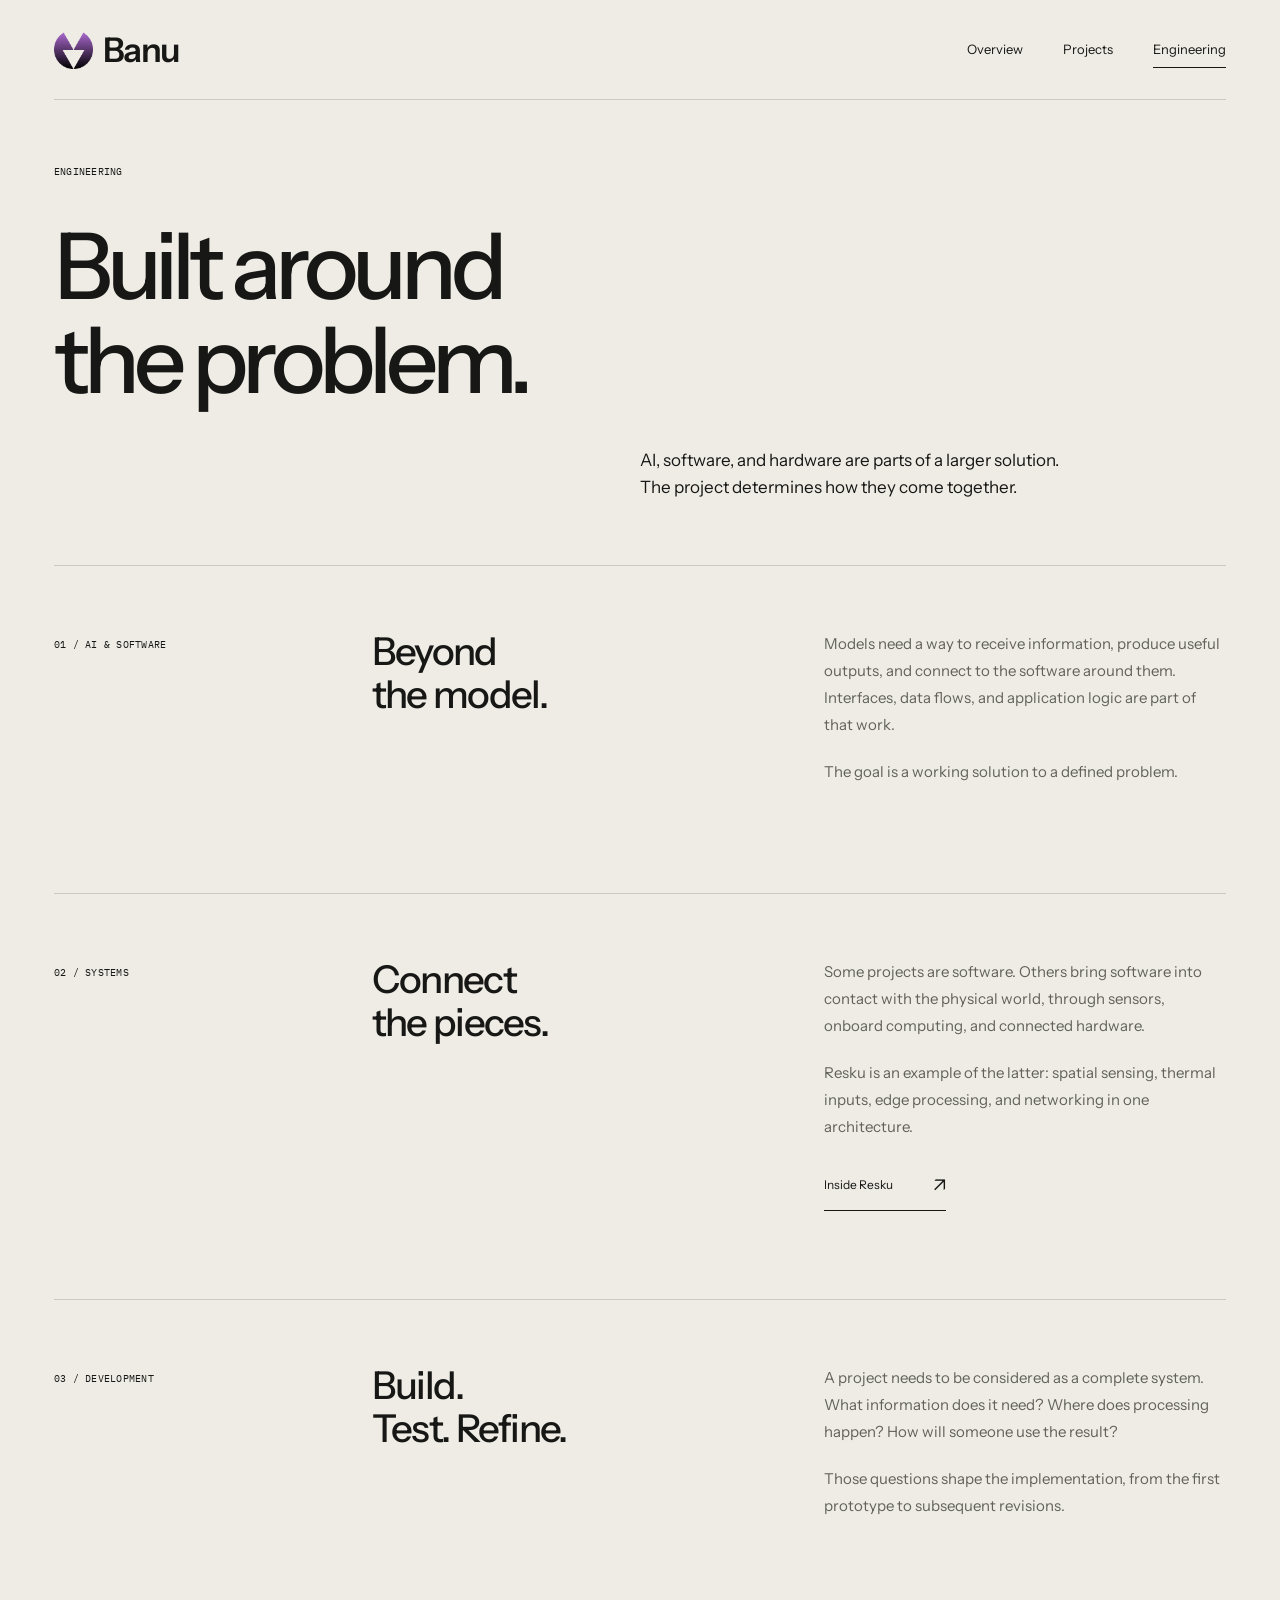
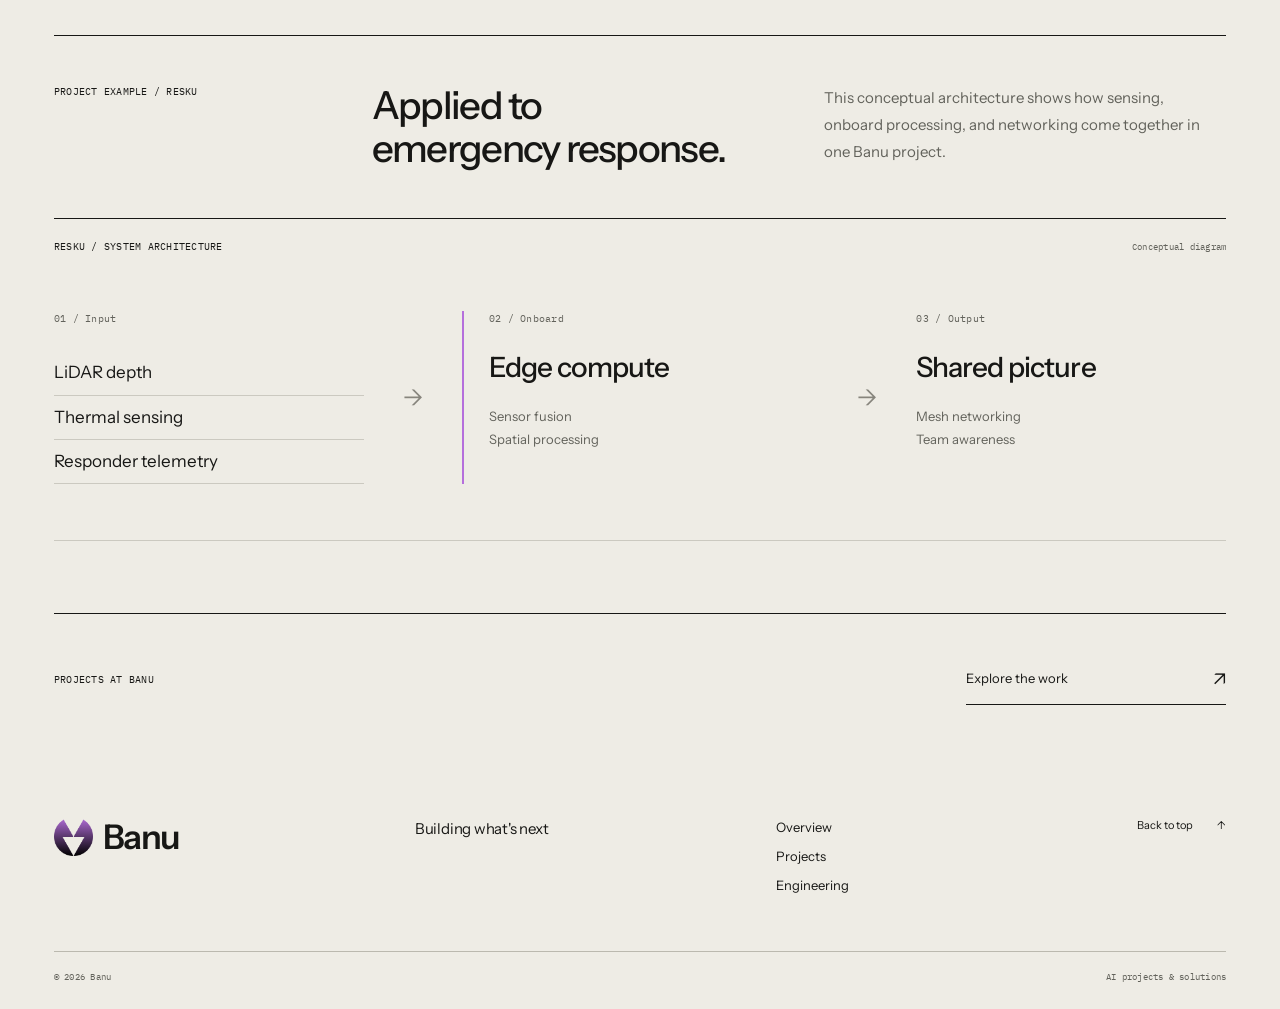
==== commit de4f7f73: "Reposition Banu around AI projects and update brand identity" ====
--- a/engineering.html
+++ b/engineering.html
@@ -4,9 +4,9 @@
   <meta charset="utf-8">
   <meta name="viewport" content="width=device-width, initial-scale=1">
   <meta name="theme-color" content="#eeece5">
-  <meta name="description" content="The sensing, onboard computing, and networking architecture behind banû systems.">
-  <title>Engineering — banû</title>
-  <link rel="icon" href="Images/banu-mark.png" type="image/png">
+  <meta name="description" content="How AI, software, and engineered systems come together in Banu projects and solutions.">
+  <title>Engineering — Banu</title>
+  <link rel="icon" href="Images/banu-icon.svg" type="image/svg+xml">
   <link rel="preconnect" href="https://fonts.googleapis.com">
   <link rel="preconnect" href="https://fonts.gstatic.com" crossorigin>
   <link href="https://fonts.googleapis.com/css2?family=IBM+Plex+Mono:wght@400;500&amp;family=Instrument+Sans:wght@400;500;600;700&amp;display=swap" rel="stylesheet">
@@ -15,21 +15,28 @@
 </head>
 <body>
   <a class="skip-link" href="#main">Skip to content</a>
-  <header class="site-header">
-    <a class="brand" href="index.html" aria-label="banû home"><span class="brand-mark" aria-hidden="true"></span><span class="wordmark">banû</span></a>
-    <button class="menu-toggle" aria-expanded="false" aria-controls="primary-nav"><span>Menu</span><i aria-hidden="true"></i></button>
-    <nav id="primary-nav" aria-label="Main navigation">
+  <div class="masthead">
+    <header class="site-header">
+      <a class="brand" href="index.html" aria-label="Banu home"><span class="brand-mark" aria-hidden="true"></span><span class="wordmark">Banu</span></a>
+      <button class="menu-toggle" aria-expanded="false" aria-controls="primary-nav"><span>Menu</span><i aria-hidden="true"></i></button>
+      <nav id="primary-nav" aria-label="Main navigation">
         <a href="index.html">Overview</a>
-        <a href="innovations.html">Innovations</a>
+        <a href="innovations.html">Projects</a>
         <a href="engineering.html" aria-current="page">Engineering</a>
-    </nav>
-  </header>
+      </nav>
+    </header>
+  </div>
   <main id="main">
     <section class="page-title page-margin">
-      <p class="label">Engineering</p><h1>From sensor<br>to shared picture.</h1>
-      <div class="title-description"><p>Hardware and software are designed together, from the sensor node to the team’s view of the operation.</p><a class="jump-link" href="#architecture">View the architecture <span aria-hidden="true">↓</span></a></div>
+      <p class="label">Engineering</p><h1>Built around<br>the problem.</h1>
+      <div class="title-description"><p>AI, software, and hardware are parts of a larger solution. The project determines how they come together.</p></div>
     </section>
-    <section class="architecture-section page-margin" id="architecture"><figure class="system-flow">
+    <section class="technical-essays page-margin">
+      <article id="software"><div class="essay-index"><span class="label">01 / AI &amp; software</span></div><h2>Beyond<br>the model.</h2><div class="essay-copy"><p>Models need a way to receive information, produce useful outputs, and connect to the software around them. Interfaces, data flows, and application logic are part of that work.</p><p>The goal is a working solution to a defined problem.</p></div></article>
+      <article id="systems"><div class="essay-index"><span class="label">02 / Systems</span></div><h2>Connect<br>the pieces.</h2><div class="essay-copy"><p>Some projects are software. Others bring software into contact with the physical world, through sensors, onboard computing, and connected hardware.</p><p>Resku is an example of the latter: spatial sensing, thermal inputs, edge processing, and networking in one architecture.</p><a class="text-link" href="Products/resku.html">Inside Resku<span aria-hidden="true">↗</span></a></div></article>
+      <article id="development"><div class="essay-index"><span class="label">03 / Development</span></div><h2>Build.<br>Test. Refine.</h2><div class="essay-copy"><p>A project needs to be considered as a complete system. What information does it need? Where does processing happen? How will someone use the result?</p><p>Those questions shape the implementation, from the first prototype to subsequent revisions.</p></div></article>
+    </section>
+    <section class="architecture-section engineering-example page-margin" id="architecture"><div class="example-intro"><p class="label">Project example / Resku</p><h2>Applied to<br>emergency response.</h2><p>This conceptual architecture shows how sensing, onboard processing, and networking come together in one Banu project.</p></div><figure class="system-flow">
       <figcaption><span class="label">Resku / System architecture</span><span class="drawing-note">Conceptual diagram</span></figcaption>
       <div class="flow-body">
         <div class="flow-input"><span class="flow-step">01 / Input</span><ul><li>LiDAR depth</li><li>Thermal sensing</li><li>Responder telemetry</li></ul></div>
@@ -39,25 +46,20 @@
         <div class="flow-output"><span class="flow-step">03 / Output</span><strong>Shared picture</strong><p>Mesh networking<br>Team awareness</p></div>
       </div>
     </figure></section>
-    <section class="technical-essays page-margin">
-      <article id="sensing"><div class="essay-index"><span class="label">01 / Sensing</span></div><h2>Different inputs.<br>One environment.</h2><div class="essay-copy"><p>LiDAR point clouds describe spatial structure. Long-wave infrared arrays contribute thermal information. Sensor fusion brings these complementary inputs into a common architecture.</p><p>This work focuses on understanding complex interiors and conditions that limit ordinary visibility.</p><span class="technical-note">LiDAR SLAM · Thermal sensing · Sensor fusion</span></div></article>
-      <article id="compute"><div class="essay-index"><span class="label">02 / Computing</span></div><h2>Keep the work<br>on board.</h2><div class="essay-copy"><p>Custom hardware and FPGA-accelerated processing bring inference onto the sensor node. Processing close to the source reduces reliance on a remote connection.</p><p>The architecture is designed around environments where cloud and GPS connectivity may be unavailable.</p><span class="technical-note">Edge computing · Onboard inference</span></div></article>
-      <article id="connect"><div class="essay-index"><span class="label">03 / Networking</span></div><h2>A picture the team<br>can share.</h2><div class="essay-copy"><p>Peer-to-peer mesh networking connects spatial information and responder telemetry across the team.</p><p>The objective is a shared understanding of the operation: the environment, the conditions, and the people moving through it.</p><span class="technical-note">Mesh networking · Responder telemetry</span></div></article>
-    </section>
-    <aside class="related-system page-margin"><p class="label">Applied in Resku</p><a class="text-link" href="Products/resku.html">View the integrated system<span aria-hidden="true">↗</span></a></aside>
+    <aside class="related-system page-margin"><p class="label">Projects at Banu</p><a class="text-link" href="innovations.html">Explore the work<span aria-hidden="true">↗</span></a></aside>
   </main>
   <footer class="site-footer">
     <div class="footer-main">
-      <a class="brand" href="index.html" aria-label="banû home"><span class="brand-mark" aria-hidden="true"></span><span class="wordmark">banû</span></a>
-      <p>Sensor hardware.<br>Edge software.</p>
+      <a class="brand" href="index.html" aria-label="Banu home"><span class="brand-mark" aria-hidden="true"></span><span class="wordmark">Banu</span></a>
+      <p class="footer-motto">Building what's next</p>
       <nav aria-label="Footer navigation">
         <a href="index.html">Overview</a>
-        <a href="innovations.html">Innovations</a>
+        <a href="innovations.html">Projects</a>
         <a href="engineering.html" aria-current="page">Engineering</a>
       </nav>
       <a class="back-top" href="#main">Back to top <span aria-hidden="true">↑</span></a>
     </div>
-    <div class="footer-note"><span>© 2026 banû</span><span>Autonomous systems for critical environments</span></div>
+    <div class="footer-note"><span>© 2026 Banu</span><span>AI projects &amp; solutions</span></div>
   </footer>
 </body>
 </html>
--- a/style.css
+++ b/style.css
@@ -1,4 +1,4 @@
-/* banû — an engineering field journal. */
+/* Banu — typography, project illustrations, and a restrained purple identity. */
 :root  {
   --paper: #eeece5;
   --ink: #171715;
@@ -70,7 +70,7 @@
   margin-inline: var(--gutter);
 }
 
-.label, .small-note, figcaption, .flow-step, .technical-note, .footer-note, .feature-specs dt, .back-link  {
+.label, figcaption, .flow-step, .footer-note, .back-link  {
   font: 10px/1.6 var(--mono);
   letter-spacing: .025em;
 }
@@ -79,7 +79,7 @@
   text-transform: uppercase;
 }
 
-.small-note, .drawing-note  {
+.drawing-note  {
   color: var(--muted);
 }
 
@@ -211,151 +211,9 @@
   letter-spacing: -.045em;
 }
 
-.home-intro  {
-  padding-top: 64px;
-}
-
-.intro-label  {
-  display: flex;
-  align-items: center;
-  justify-content: space-between;
-  gap: 24px;
-}
-
-.home-intro h1  {
-  margin-top: 40px;
-}
-
-.intro-copy  {
-  width: 42%;
-  margin-left: 50%;
-  margin-top: 40px;
-  max-width: 500px;
-}
-
-.intro-copy p  {
-  font-size: 17px;
-  line-height: 1.6;
-  max-width: 470px;
-}
-
-.intro-copy .text-link  {
-  margin-top: 16px;
-  min-width: 164px;
-}
-
-.field-drawing  {
-  margin-top: 56px;
-}
-
-.field-drawing img  {
-  width: 100%;
-  border-block: 1px solid var(--rule);
-}
-
-.field-drawing figcaption  {
-  display: flex;
-  justify-content: space-between;
-  gap: 24px;
-  color: var(--muted);
-  padding-top: 14px;
-}
-
-.field-drawing figcaption span:last-child  {
-  font-size: 9px;
-}
-
-.context-section  {
-  display: grid;
-  grid-template-columns: 1fr 2fr;
-  gap: 50px;
-  padding-top: 112px;
-  padding-bottom: 112px;
-}
-
-.context-section h2  {
-  max-width: 700px;
-}
-
-.context-section p:not(.label)  {
-  margin-top: 32px;
-  max-width: 550px;
-  color: var(--muted);
-  font-size: 16px;
-  line-height: 1.8;
-}
-
 .dark-section  {
   background: var(--dark);
   color: var(--paper);
-}
-
-.resku-feature  {
-  padding: 64px var(--gutter) 96px;
-  display: grid;
-  grid-template-columns: 1fr 1fr;
-  gap: 64px 10%;
-}
-
-.feature-index  {
-  grid-column: 1/-1;
-  display: flex;
-  justify-content: space-between;
-  border-top: 2px solid var(--accent);
-  padding-top: 18px;
-}
-
-.feature-index .label  {
-  color: #c2bdb3;
-}
-
-.feature-name h2  {
-  font-size: clamp(80px, 9vw, 150px);
-  letter-spacing: -.07em;
-  line-height: 1;
-}
-
-.feature-name p  {
-  font-size: 19px;
-  line-height: 1.45;
-  margin-top: 24px;
-}
-
-.feature-name .text-link  {
-  margin-top: 40px;
-  color: var(--accent);
-  min-width: 220px;
-}
-
-.feature-content  {
-  padding-top: 10px;
-}
-
-.feature-summary  {
-  font-size: 25px;
-  line-height: 1.4;
-  letter-spacing: -.025em;
-  max-width: 415px;
-}
-
-.feature-specs  {
-  margin-top: 40px;
-}
-
-.feature-specs>div  {
-  display: grid;
-  grid-template-columns: 80px 1fr;
-  gap: 20px;
-  border-top: 1px solid #45443e;
-  padding: 20px 0;
-}
-
-.feature-specs dt  {
-  color: #b5aea3;
-}
-
-.feature-specs dd  {
-  font-size: 13px;
 }
 
 .engineering-note  {
@@ -434,7 +292,6 @@
   font-size: 9px;
 }
 
-/* Innovations: a product entry, followed by its design requirements. */
 .page-title  {
   padding-top: 64px;
   padding-bottom: 64px;
@@ -511,42 +368,6 @@
   margin-top: 14px;
 }
 
-.design-principles  {
-  border-top: 1px solid var(--rule);
-  display: grid;
-  grid-template-columns: 1fr 2fr;
-  gap: 50px;
-  padding-block: 80px 112px;
-}
-
-.principles-content h2  {
-  margin-bottom: 40px;
-}
-
-.editorial-list>div  {
-  display: grid;
-  grid-template-columns: 1fr 1.4fr;
-  gap: 40px;
-  border-top: 1px solid var(--rule);
-  padding: 24px 0;
-}
-
-.editorial-list dt  {
-  font-size: 16px;
-}
-
-.editorial-list dd  {
-  color: var(--muted);
-  font-size: 14px;
-  line-height: 1.8;
-}
-
-.principles-content .text-link  {
-  margin-top: 24px;
-  min-width: 240px;
-}
-
-/* An actual explanatory diagram, with no simulated telemetry. */
 .architecture-section  {
   padding-bottom: 64px;
 }
@@ -641,13 +462,6 @@
   color: var(--muted);
 }
 
-.technical-note  {
-  display: block;
-  margin-top: 32px;
-  font-size: 9px;
-  color: var(--muted);
-}
-
 .related-system  {
   display: flex;
   gap: 40px;
@@ -661,7 +475,6 @@
   min-width: 260px;
 }
 
-/* Resku uses the same language, reversed onto black. */
 .product-page  {
   background: var(--dark);
   color: var(--paper);
@@ -832,7 +645,7 @@
     max-width: 1650px;
     margin-inline: auto;
   }
-  .resku-feature, .resku-details, .site-footer  {
+  .resku-details, .site-footer  {
     padding-inline: max(var(--gutter), calc((100% - 1650px)/2));
   }
 }
@@ -926,14 +739,8 @@
     background: currentColor;
     transform: rotate(90deg) translateX(-1px);
   }
-  .home-intro  {
-    padding-top: 40px;
-  }
-  .label, .small-note  {
+  .label  {
     font-size: 9px;
-  }
-  .intro-label>.small-note  {
-    display: none;
   }
   h1  {
     font-size: clamp(38px, 8.3vw, 58px);
@@ -943,87 +750,14 @@
   h2  {
     font-size: clamp(30px, 6.3vw, 42px);
   }
-  .home-intro h1  {
-    margin-top: 32px;
-  }
-  .intro-copy  {
-    width: auto;
-    margin-left: 18%;
-    margin-top: 32px;
-  }
-  .intro-copy p  {
-    font-size: 14px;
-    line-height: 1.7;
-  }
-  .intro-copy .text-link  {
-    font-size: 12px;
-    margin-top: 12px;
-  }
-  .field-drawing  {
-    margin-top: 40px;
-  }
-  .field-drawing img  {
-    min-height: 210px;
-    width: 100%;
-    object-fit: cover;
-    object-position: 33% center;
-  }
-  .field-drawing figcaption  {
-    flex-direction: column;
-    gap: 5px;
-    font-size: 8px;
-  }
-  .field-drawing figcaption span:last-child  {
-    font-size: 7px;
-  }
-  .context-section, .engineering-note  {
+  .engineering-note  {
     grid-template-columns: 1fr;
     gap: 32px;
     padding-block: 64px;
   }
-  .context-section p:not(.label), .engineering-note p:not(.label)  {
+  .engineering-note p:not(.label)  {
     font-size: 14px;
     margin-top: 24px;
-  }
-  .resku-feature  {
-    padding: 40px var(--gutter) 56px;
-    grid-template-columns: 1fr;
-    gap: 40px;
-  }
-  .feature-index  {
-    grid-column: 1;
-  }
-  .feature-name h2  {
-    font-size: 90px;
-  }
-  .feature-name p  {
-    font-size: 18px;
-    margin-top: 16px;
-  }
-  .feature-name .text-link  {
-    margin-top: 24px;
-    font-size: 12px;
-  }
-  .feature-content  {
-    padding: 0;
-  }
-  .feature-summary  {
-    font-size: 22px;
-    max-width: 320px;
-  }
-  .feature-specs  {
-    margin-top: 32px;
-  }
-  .feature-specs>div  {
-    grid-template-columns: 60px 1fr;
-    gap: 16px;
-    padding: 18px 0;
-  }
-  .feature-specs dt  {
-    font-size: 9px;
-  }
-  .feature-specs dd  {
-    font-size: 12px;
   }
   .engineering-note .text-link  {
     margin-top: 24px;
@@ -1104,25 +838,6 @@
   .entry-drawing figcaption  {
     font-size: 8px;
   }
-  .design-principles  {
-    grid-template-columns: 1fr;
-    gap: 32px;
-    padding-block: 48px 64px;
-  }
-  .principles-content h2  {
-    margin-bottom: 32px;
-  }
-  .editorial-list>div  {
-    grid-template-columns: 1fr;
-    gap: 12px;
-    padding: 24px 0;
-  }
-  .editorial-list dt  {
-    font-size: 18px;
-  }
-  .editorial-list dd  {
-    font-size: 14px;
-  }
   .architecture-section  {
     padding-bottom: 48px;
   }
@@ -1176,10 +891,6 @@
   .essay-copy p  {
     font-size: 14px;
     margin-bottom: 18px;
-  }
-  .technical-note  {
-    margin-top: 24px;
-    font-size: 8px;
   }
   .related-system  {
     display: block;
@@ -1266,14 +977,8 @@
 }
 
 @media (max-width: 360px)  {
-  .home-intro h1  {
-    font-size: 34px;
-  }
   .page-title h1  {
     font-size: 34px;
-  }
-  .feature-summary  {
-    font-size: 20px;
   }
 }
 
@@ -1285,3 +990,444 @@
     transition: none !important;
   }
 }
+
+.masthead  {
+  background: var(--paper);
+  color: var(--ink);
+}
+
+.brand  {
+  background-color: var(--paper);
+  color: var(--ink);
+}
+
+.wordmark  {
+  letter-spacing: -.045em;
+}
+
+.product-page .site-header  {
+  border-color: var(--rule);
+}
+
+.site-footer  {
+  background: var(--paper);
+}
+
+.footer-main .footer-motto  {
+  color: var(--ink);
+  font-size: 15px;
+  letter-spacing: -.015em;
+}
+
+.company-hero  {
+  padding: 72px var(--gutter) 28px;
+  background: #1b1620;
+  color: var(--paper);
+  display: grid;
+  grid-template-columns: 1.65fr 1fr;
+  gap: 64px 8%;
+}
+
+.hero-main  {
+  min-width: 0;
+}
+
+.hero-main>.label  {
+  color: #c59cdb;
+}
+
+.hero-main h1  {
+  margin-top: 32px;
+  font-size: clamp(60px, 8.3vw, 126px);
+  letter-spacing: -.06em;
+  line-height: .99;
+}
+
+.company-introduction  {
+  max-width: 440px;
+  margin-top: 32px;
+  font-size: 16px;
+  line-height: 1.75;
+  color: #c9c0ce;
+}
+
+.hero-main .text-link  {
+  margin-top: 24px;
+  min-width: 210px;
+  color: var(--accent);
+}
+
+.identity-plate  {
+  background: #e6dce9;
+  color: var(--ink);
+  align-self: end;
+  min-height: 390px;
+  padding: 32px;
+  display: flex;
+  flex-direction: column;
+  align-items: center;
+  justify-content: space-between;
+}
+
+.identity-mark  {
+  display: block;
+  width: min(100%, 250px);
+  height: 250px;
+  background: linear-gradient(180deg, #b56fdc 0%, #000 100%);
+  mask: url('Images/banu-mark.png') center/contain no-repeat;
+  -webkit-mask: url('Images/banu-mark.png') center/contain no-repeat;
+}
+
+.identity-plate figcaption  {
+  display: flex;
+  justify-content: space-between;
+  align-items: end;
+  width: 100%;
+  border-top: 1px solid #bfb1c5;
+  padding-top: 18px;
+  gap: 20px;
+}
+
+.identity-plate figcaption>span:first-child  {
+  font: 500 40px/1 var(--sans);
+  letter-spacing: -.05em;
+}
+
+.identity-plate figcaption>span:last-child  {
+  font: 9px/1.5 var(--mono);
+}
+
+.hero-footnote  {
+  grid-column: 1/-1;
+  display: flex;
+  align-items: center;
+  justify-content: space-between;
+  gap: 24px;
+  border-top: 1px solid #4d4055;
+  padding-top: 20px;
+}
+
+.hero-footnote>span  {
+  color: #b4a8bd;
+  font: 10px/1.6 var(--mono);
+}
+
+.hero-footnote>a  {
+  font-size: 12px;
+  display: flex;
+  align-items: center;
+  gap: 24px;
+}
+
+.hero-footnote>a:hover  {
+  color: var(--accent);
+}
+
+.company-statement, .portfolio-context  {
+  display: grid;
+  grid-template-columns: 1fr 2fr;
+  gap: 50px;
+  padding-block: 104px;
+}
+
+.company-statement h2, .portfolio-context h2  {
+  max-width: 700px;
+}
+
+.company-statement p:not(.label), .portfolio-context p:not(.label)  {
+  margin-top: 28px;
+  max-width: 570px;
+  font-size: 16px;
+  line-height: 1.8;
+  color: var(--muted);
+}
+
+.company-statement p+p:not(.label)  {
+  margin-top: 16px;
+}
+
+.project-spotlight  {
+  padding: 48px var(--gutter) 72px;
+  display: grid;
+  grid-template-columns: 1fr 1.25fr;
+  gap: 56px 8%;
+}
+
+.spotlight-heading  {
+  grid-column: 1/-1;
+  display: flex;
+  align-items: center;
+  justify-content: space-between;
+  gap: 24px;
+  border-top: 2px solid var(--accent);
+  padding-top: 18px;
+}
+
+.spotlight-heading>span  {
+  font: 10px/1.6 var(--mono);
+  color: #bfb6c5;
+}
+
+.spotlight-copy  {
+  align-self: center;
+}
+
+.spotlight-copy h2  {
+  font-size: clamp(70px, 7vw, 115px);
+  letter-spacing: -.06em;
+  line-height: 1;
+}
+
+.spotlight-copy p  {
+  max-width: 330px;
+  font-size: 19px;
+  line-height: 1.55;
+  margin-top: 28px;
+  color: #c9c0ce;
+}
+
+.spotlight-copy .text-link  {
+  color: var(--accent);
+  margin-top: 32px;
+  min-width: 220px;
+}
+
+.spotlight-drawing  {
+  background: var(--paper);
+  color: var(--ink);
+  align-self: center;
+  padding: 16px;
+}
+
+.spotlight-drawing img  {
+  width: 100%;
+}
+
+.spotlight-drawing figcaption  {
+  color: var(--muted);
+  padding: 12px 8px 4px;
+  border-top: 1px solid var(--rule);
+  font-size: 8px;
+}
+
+.project-discipline  {
+  display: block;
+  margin-top: 24px;
+  font: 9px/1.8 var(--mono);
+  color: var(--muted);
+}
+
+.portfolio-context  {
+  border-top: 1px solid var(--rule);
+}
+
+.portfolio-context .text-link  {
+  margin-top: 24px;
+}
+
+.engineering-example  {
+  padding-top: 8px;
+  padding-bottom: 72px;
+}
+
+.example-intro  {
+  display: grid;
+  grid-template-columns: 1fr 1.5fr 1.5fr;
+  gap: 50px;
+  padding-block: 48px;
+  border-top: 1px solid var(--ink);
+}
+
+.example-intro h2  {
+  font-size: clamp(30px, 3vw, 48px);
+}
+
+.example-intro>p:not(.label)  {
+  max-width: 400px;
+  color: var(--muted);
+  font-size: 15px;
+  line-height: 1.8;
+}
+
+.essay-copy .text-link  {
+  font-size: 12px;
+}
+
+@media (min-width: 1800px)  {
+  .company-hero, .project-spotlight  {
+    padding-inline: max(var(--gutter), calc((100% - 1650px)/2));
+  }
+}
+
+@media (max-width: 1000px)  {
+  .company-hero  {
+    gap: 48px 5%;
+  }
+  .identity-plate  {
+    padding: 24px;
+    min-height: 330px;
+  }
+  .identity-mark  {
+    height: 210px;
+  }
+  .identity-plate figcaption>span:first-child  {
+    font-size: 32px;
+  }
+  .identity-plate figcaption>span:last-child  {
+    font-size: 8px;
+  }
+  .company-introduction  {
+    font-size: 14px;
+  }
+  .example-intro  {
+    grid-template-columns: .65fr 1.2fr 1.4fr;
+    gap: 30px;
+  }
+}
+
+@media (max-width: 700px)  {
+  .company-hero  {
+    grid-template-columns: 1fr;
+    padding-top: 40px;
+    gap: 40px;
+  }
+  .hero-main h1  {
+    font-size: clamp(58px, 13.5vw, 90px);
+    margin-top: 24px;
+  }
+  .company-introduction  {
+    font-size: 14px;
+    margin-top: 28px;
+    max-width: 400px;
+  }
+  .hero-main .text-link  {
+    font-size: 12px;
+    margin-top: 20px;
+    min-width: 200px;
+  }
+  .identity-plate  {
+    display: grid;
+    grid-template-columns: 1fr 1fr;
+    gap: 24px;
+    min-height: 0;
+    padding: 22px;
+  }
+  .identity-mark  {
+    width: 100%;
+    height: 130px;
+  }
+  .identity-plate figcaption  {
+    flex-direction: column;
+    align-items: start;
+    justify-content: center;
+    border-top: 0;
+    border-left: 1px solid #bfb1c5;
+    padding: 8px 0 8px 20px;
+    gap: 14px;
+  }
+  .identity-plate figcaption>span:first-child  {
+    font-size: 34px;
+  }
+  .identity-plate figcaption>span:last-child  {
+    font-size: 9px;
+  }
+  .hero-footnote  {
+    gap: 20px;
+    align-items: start;
+  }
+  .hero-footnote>span  {
+    font-size: 8px;
+    max-width: 160px;
+  }
+  .hero-footnote>a  {
+    font-size: 10px;
+    gap: 12px;
+    flex-shrink: 0;
+  }
+  .company-statement, .portfolio-context  {
+    grid-template-columns: 1fr;
+    gap: 32px;
+    padding-block: 64px;
+  }
+  .company-statement p:not(.label), .portfolio-context p:not(.label)  {
+    font-size: 14px;
+    margin-top: 24px;
+  }
+  .company-statement p+p:not(.label)  {
+    margin-top: 16px;
+  }
+  .project-spotlight  {
+    grid-template-columns: 1fr;
+    padding-block: 40px 56px;
+    gap: 32px;
+  }
+  .spotlight-heading  {
+    gap: 16px;
+    align-items: start;
+  }
+  .spotlight-heading .label  {
+    font-size: 8px;
+  }
+  .spotlight-heading>span  {
+    font-size: 8px;
+  }
+  .spotlight-copy h2  {
+    font-size: 80px;
+  }
+  .spotlight-copy p  {
+    font-size: 17px;
+    margin-top: 20px;
+  }
+  .spotlight-copy .text-link  {
+    margin-top: 24px;
+    font-size: 12px;
+  }
+  .spotlight-drawing  {
+    padding: 10px;
+  }
+  .spotlight-drawing figcaption  {
+    font-size: 7px;
+    padding-inline: 4px;
+  }
+  .project-discipline  {
+    font-size: 8px;
+    margin-top: 20px;
+  }
+  .example-intro  {
+    grid-template-columns: 1fr;
+    gap: 24px;
+    padding-block: 40px;
+  }
+  .example-intro h2  {
+    font-size: 34px;
+  }
+  .example-intro>p:not(.label)  {
+    font-size: 14px;
+  }
+  .engineering-example  {
+    padding-bottom: 48px;
+  }
+  .footer-main .footer-motto  {
+    font-size: 12px;
+    max-width: 150px;
+  }
+}
+
+@media (max-width: 360px)  {
+  .hero-main h1  {
+    font-size: 53px;
+  }
+  .identity-plate  {
+    gap: 16px;
+    padding: 18px;
+  }
+  .identity-mark  {
+    height: 110px;
+  }
+  .identity-plate figcaption  {
+    padding-left: 16px;
+  }
+  .identity-plate figcaption>span:first-child  {
+    font-size: 30px;
+  }
+}
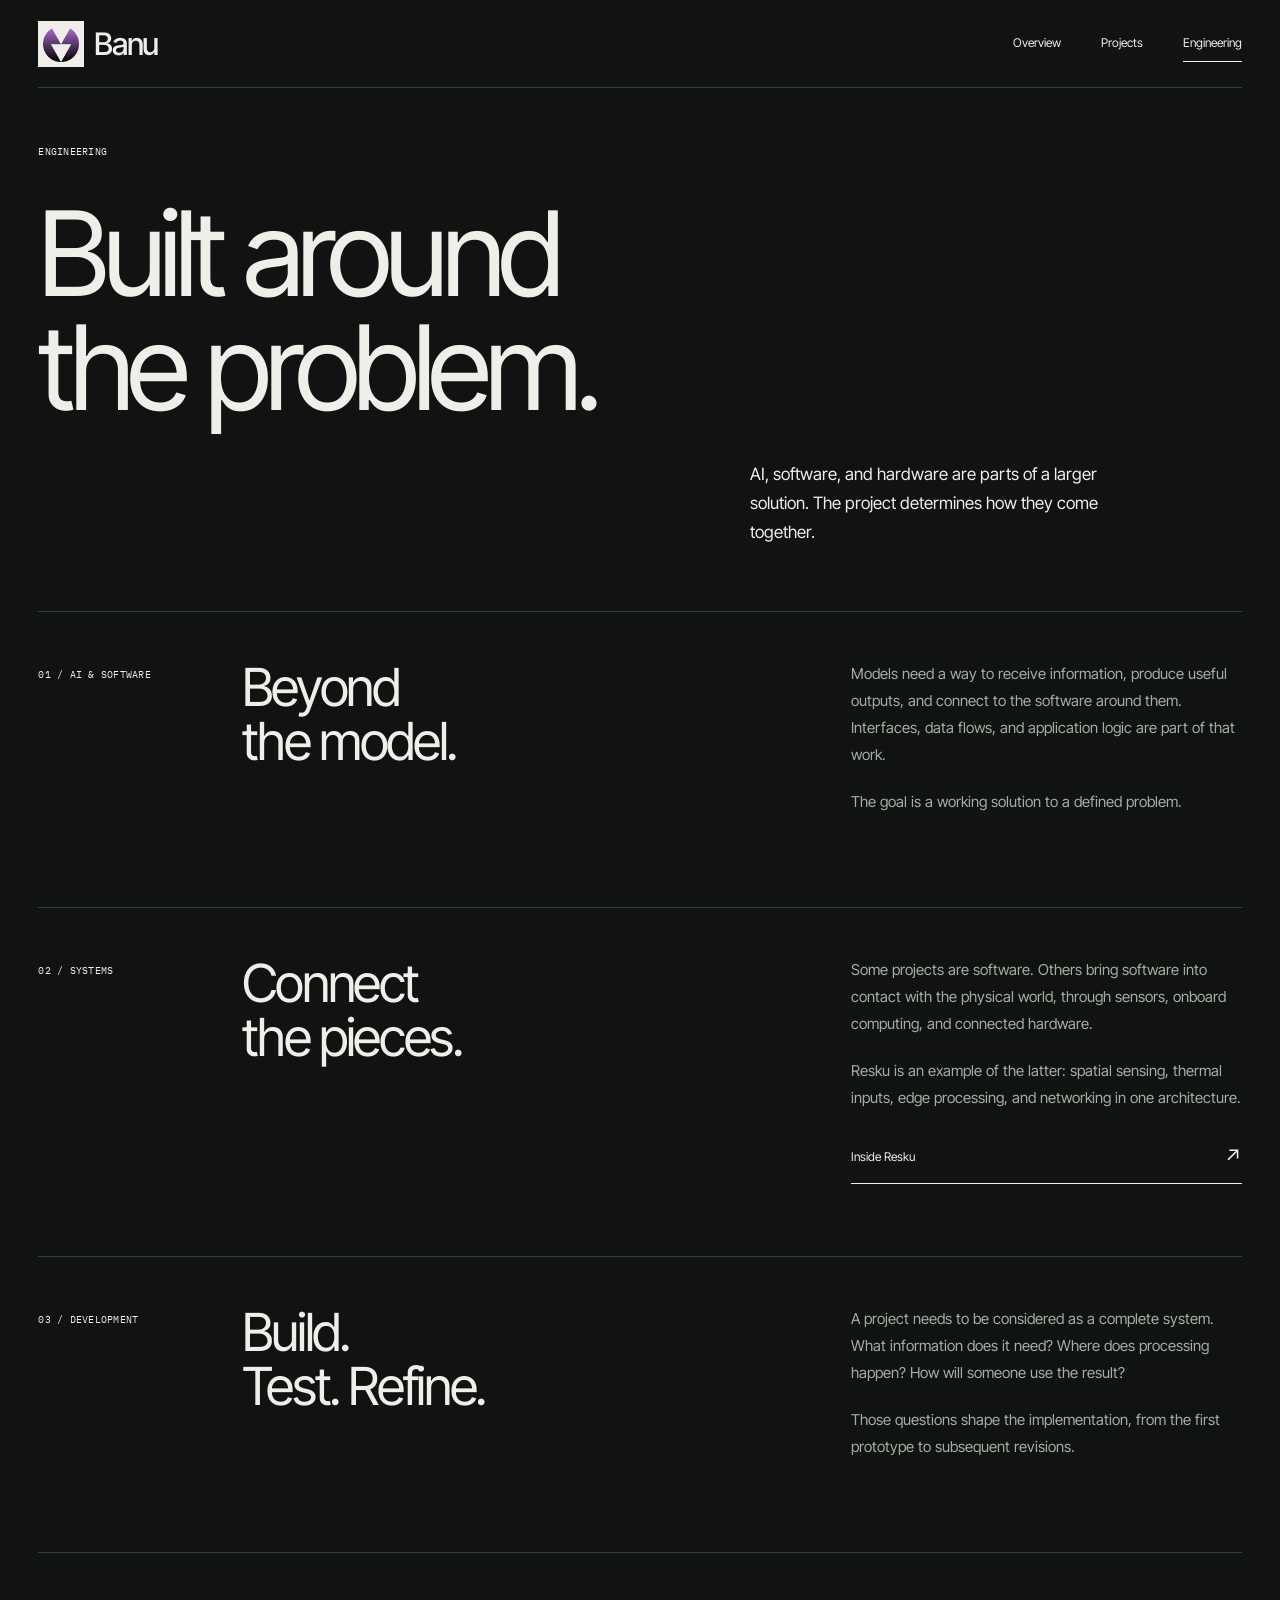
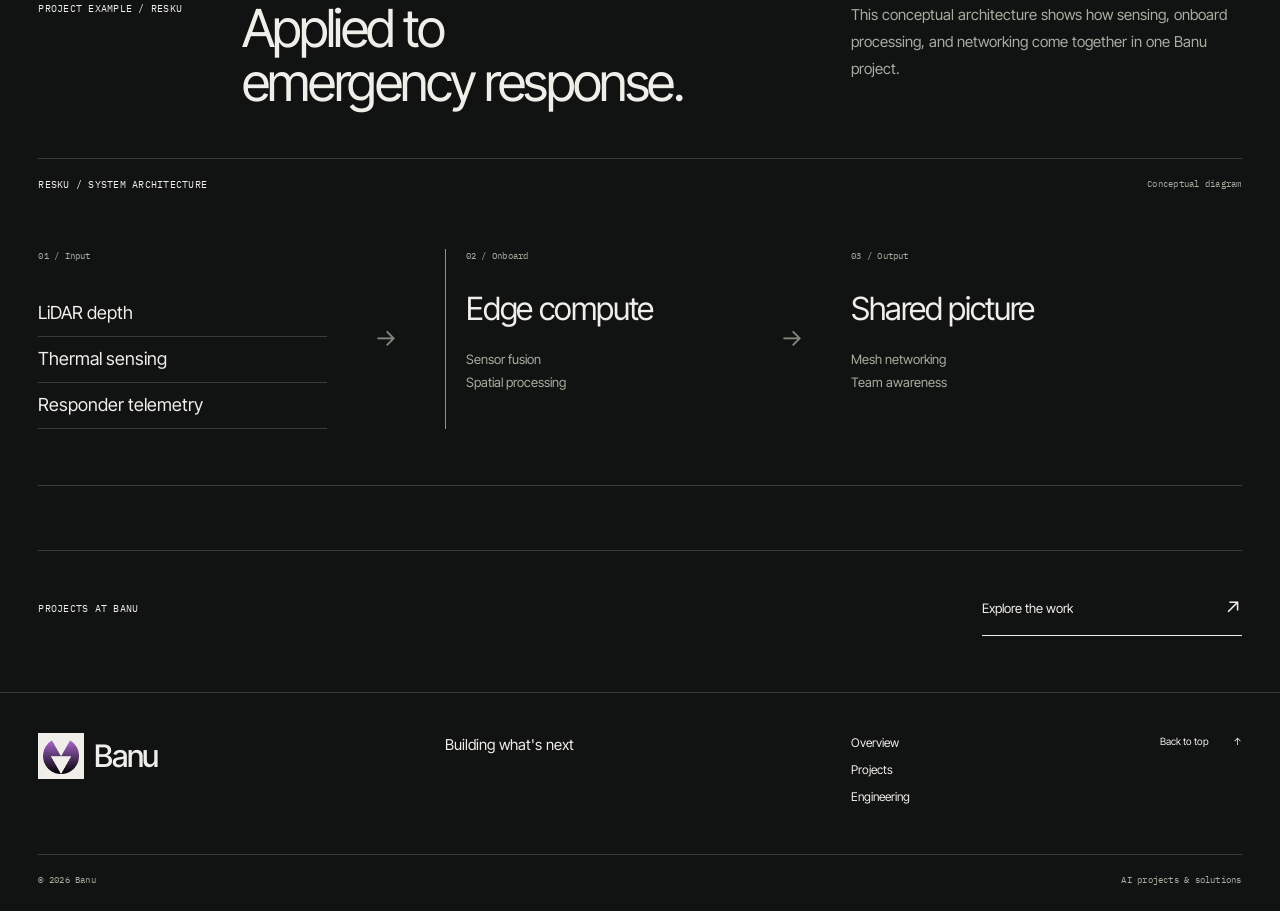
==== commit 0cad73ed: "Add cinematic dark design and accessible text motion" ====
--- a/engineering.html
+++ b/engineering.html
@@ -3,21 +3,21 @@
 <head>
   <meta charset="utf-8">
   <meta name="viewport" content="width=device-width, initial-scale=1">
-  <meta name="theme-color" content="#eeece5">
+  <meta name="theme-color" content="#111312">
   <meta name="description" content="How AI, software, and engineered systems come together in Banu projects and solutions.">
   <title>Engineering — Banu</title>
   <link rel="icon" href="Images/banu-icon.svg" type="image/svg+xml">
   <link rel="preconnect" href="https://fonts.googleapis.com">
   <link rel="preconnect" href="https://fonts.gstatic.com" crossorigin>
-  <link href="https://fonts.googleapis.com/css2?family=IBM+Plex+Mono:wght@400;500&amp;family=Instrument+Sans:wght@400;500;600;700&amp;display=swap" rel="stylesheet">
+  <link href="https://fonts.googleapis.com/css2?family=IBM+Plex+Mono:wght@400;500&amp;family=Inter+Tight:wght@400..600&amp;display=swap" rel="stylesheet">
   <link rel="stylesheet" href="style.css">
   <script src="script.js" defer></script>
 </head>
 <body>
   <a class="skip-link" href="#main">Skip to content</a>
   <div class="masthead">
-    <header class="site-header">
-      <a class="brand" href="index.html" aria-label="Banu home"><span class="brand-mark" aria-hidden="true"></span><span class="wordmark">Banu</span></a>
+    <header class="site-header architectural-grid">
+      <a class="brand" href="index.html" aria-label="Banu home"><span class="brand-mark-frame" aria-hidden="true"><span class="brand-mark"></span></span><span class="wordmark">Banu</span></a>
       <button class="menu-toggle" aria-expanded="false" aria-controls="primary-nav"><span>Menu</span><i aria-hidden="true"></i></button>
       <nav id="primary-nav" aria-label="Main navigation">
         <a href="index.html">Overview</a>
@@ -27,7 +27,7 @@
     </header>
   </div>
   <main id="main">
-    <section class="page-title page-margin">
+    <section class="page-title page-margin architectural-grid">
       <p class="label">Engineering</p><h1>Built around<br>the problem.</h1>
       <div class="title-description"><p>AI, software, and hardware are parts of a larger solution. The project determines how they come together.</p></div>
     </section>
@@ -36,7 +36,7 @@
       <article id="systems"><div class="essay-index"><span class="label">02 / Systems</span></div><h2>Connect<br>the pieces.</h2><div class="essay-copy"><p>Some projects are software. Others bring software into contact with the physical world, through sensors, onboard computing, and connected hardware.</p><p>Resku is an example of the latter: spatial sensing, thermal inputs, edge processing, and networking in one architecture.</p><a class="text-link" href="Products/resku.html">Inside Resku<span aria-hidden="true">↗</span></a></div></article>
       <article id="development"><div class="essay-index"><span class="label">03 / Development</span></div><h2>Build.<br>Test. Refine.</h2><div class="essay-copy"><p>A project needs to be considered as a complete system. What information does it need? Where does processing happen? How will someone use the result?</p><p>Those questions shape the implementation, from the first prototype to subsequent revisions.</p></div></article>
     </section>
-    <section class="architecture-section engineering-example page-margin" id="architecture"><div class="example-intro"><p class="label">Project example / Resku</p><h2>Applied to<br>emergency response.</h2><p>This conceptual architecture shows how sensing, onboard processing, and networking come together in one Banu project.</p></div><figure class="system-flow">
+    <section class="architecture-section engineering-example page-margin" id="architecture"><div class="example-intro architectural-grid"><p class="label">Project example / Resku</p><h2>Applied to<br>emergency response.</h2><p>This conceptual architecture shows how sensing, onboard processing, and networking come together in one Banu project.</p></div><figure class="system-flow">
       <figcaption><span class="label">Resku / System architecture</span><span class="drawing-note">Conceptual diagram</span></figcaption>
       <div class="flow-body">
         <div class="flow-input"><span class="flow-step">01 / Input</span><ul><li>LiDAR depth</li><li>Thermal sensing</li><li>Responder telemetry</li></ul></div>
@@ -49,8 +49,8 @@
     <aside class="related-system page-margin"><p class="label">Projects at Banu</p><a class="text-link" href="innovations.html">Explore the work<span aria-hidden="true">↗</span></a></aside>
   </main>
   <footer class="site-footer">
-    <div class="footer-main">
-      <a class="brand" href="index.html" aria-label="Banu home"><span class="brand-mark" aria-hidden="true"></span><span class="wordmark">Banu</span></a>
+    <div class="footer-main architectural-grid">
+      <a class="brand" href="index.html" aria-label="Banu home"><span class="brand-mark-frame" aria-hidden="true"><span class="brand-mark"></span></span><span class="wordmark">Banu</span></a>
       <p class="footer-motto">Building what's next</p>
       <nav aria-label="Footer navigation">
         <a href="index.html">Overview</a>
--- a/style.css
+++ b/style.css
@@ -1,737 +1,1078 @@
-/* Banu — typography, project illustrations, and a restrained purple identity. */
-:root  {
-  --paper: #eeece5;
-  --ink: #171715;
-  --muted: #62625b;
-  --rule: #cbc9c0;
+/* Banu — local cinematic study. A shared twelve-column grid, not a card system. */
+:root   {
+  --paper: #efeee9;
+  --surface: #111312;
+  --surface-soft: #1a1e1a;
+  --text: #efeee9;
+  --ink: #141615;
+  --dark: #111312;
+  --muted: #a5aea0;
+  --rule: #373f35;
+  --dark-rule: #3b3f39;
   --accent: #b56fdc;
-  --dark: #111110;
-  --sans: 'Instrument Sans', Arial, sans-serif;
+  --sans: 'Inter Tight', 'Helvetica Neue', Arial, sans-serif;
   --mono: 'IBM Plex Mono', monospace;
-  --gutter: clamp(24px, 4.2vw, 80px);
-  --space: 8px;
-}
-
-*  {
+  --gutter: clamp(20px, 3vw, 56px);
+  --gap: clamp(12px, 1.25vw, 24px);
+  --section-space: clamp(72px, 7vw, 112px);
+  --ease: cubic-bezier(.22, .68, .2, 1);
+}
+
+*   {
   box-sizing: border-box;
 }
 
-html  {
+html   {
+  color-scheme: dark;
   scroll-behavior: smooth;
-  scroll-padding-top: 24px;
-}
-
-body  {
+  scroll-padding-top: 112px;
+}
+
+body   {
   margin: 0;
-  background: var(--paper);
-  color: var(--ink);
+  color: var(--text);
+  background: var(--surface);
   font: 16px/1.6 var(--sans);
 }
 
-body.menu-open  {
+body.menu-open   {
   overflow: hidden;
 }
 
-h1, h2, h3, p, figure, dl, dd  {
+h1, h2, h3, p, dl, dd, figure   {
   margin: 0;
 }
 
-h1, h2, h3  {
-  font-weight: 500;
-}
-
-a  {
+h1, h2, h3   {
+  font-weight: 400;
+}
+
+a   {
   color: inherit;
   text-decoration: none;
 }
 
-button  {
+button   {
   font: inherit;
   cursor: pointer;
 }
 
-img  {
+img   {
   display: block;
-  max-width: 100%;
+  width: 100%;
   height: auto;
 }
 
-::selection  {
+picture   {
+  display: block;
+}
+
+::selection   {
   background: var(--accent);
   color: #111;
 }
 
-a:focus-visible, button:focus-visible  {
-  outline: 2px solid #805195;
+a:focus-visible, button:focus-visible   {
+  outline: 2px solid var(--accent);
   outline-offset: 6px;
 }
 
-.page-margin  {
+h1   {
+  font-size: clamp(64px, 9.2vw, 150px);
+  line-height: .97;
+  letter-spacing: -.055em;
+}
+
+h2   {
+  font-size: clamp(38px, 4.4vw, 72px);
+  line-height: 1.035;
+  letter-spacing: -.045em;
+}
+
+.architectural-grid   {
+  display: grid;
+  grid-template-columns: repeat(12, minmax(0, 1fr));
+  column-gap: var(--gap);
+}
+
+.page-margin   {
   margin-inline: var(--gutter);
 }
 
-.label, figcaption, .flow-step, .footer-note, .back-link  {
-  font: 10px/1.6 var(--mono);
+.label, figcaption, .flow-step, .footer-note, .project-discipline, .back-link   {
+  font-family: var(--mono);
+  font-size: 10px;
+  font-weight: 400;
+  line-height: 1.6;
   letter-spacing: .025em;
 }
 
-.label  {
+.label   {
   text-transform: uppercase;
 }
 
-.drawing-note  {
-  color: var(--muted);
-}
-
-.skip-link  {
+.skip-link   {
   position: fixed;
   z-index: 100;
-  left: 24px;
   top: -100px;
-  padding: 12px 20px;
-  background: var(--ink);
-  color: var(--paper);
-}
-
-.skip-link:focus  {
-  top: 16px;
-}
-
-.site-header  {
-  min-height: 100px;
+  left: var(--gutter);
+  padding: 12px 18px;
+  background: var(--accent);
+  color: var(--ink);
+}
+
+.skip-link:focus   {
+  top: 12px;
+}
+
+/* The sticky dark masthead keeps the logo on its own light ground. */
+.masthead   {
+  position: sticky;
+  top: 0;
+  z-index: 50;
+  background: var(--surface);
+  color: var(--text);
+}
+
+.site-header   {
+  min-height: 88px;
   margin-inline: var(--gutter);
-  display: flex;
   align-items: center;
-  justify-content: space-between;
   border-bottom: 1px solid var(--rule);
-  gap: 32px;
-  position: relative;
-  z-index: 30;
-}
-
-.brand  {
+}
+
+.brand   {
+  grid-column: 1/4;
   display: inline-flex;
+  gap: 10px;
   align-items: center;
-  gap: 10px;
-  flex-shrink: 0;
-}
-
-.brand-mark  {
+  justify-self: start;
+  background: transparent;
+  color: var(--text);
+}
+
+.brand-mark, .identity-mark   {
   display: block;
-  width: 39px;
-  height: 39px;
-  background: linear-gradient(180deg, #b56fdc 0%, #000 100%);
+  background: linear-gradient(180deg, #b56fdc, #000);
   mask: url('Images/banu-mark.png') center/contain no-repeat;
   -webkit-mask: url('Images/banu-mark.png') center/contain no-repeat;
 }
 
-.wordmark  {
-  font-size: 34px;
-  font-weight: 600;
-  letter-spacing: -.065em;
+.brand-mark   {
+  width: 36px;
+  height: 36px;
+  flex-shrink: 0;
+}
+
+.wordmark   {
+  font-size: 31px;
   line-height: 1;
-}
-
-.site-header nav  {
+  font-weight: 500;
+  letter-spacing: -.045em;
+}
+
+.site-header nav   {
+  grid-column: 8/-1;
   display: flex;
+  justify-content: end;
   gap: 40px;
-  align-items: center;
-}
-
-.site-header nav a  {
-  font-size: 13px;
+}
+
+.site-header nav a   {
+  font-size: 12px;
+  border-bottom: 1px solid transparent;
   padding: 8px 0;
-  border-bottom: 1px solid transparent;
-}
-
-.site-header nav a[aria-current], .site-header nav a:hover  {
+  transition: border-color .2s var(--ease);
+}
+
+.site-header nav a[aria-current], .site-header nav a:hover   {
   border-color: currentColor;
 }
 
-.menu-toggle  {
+.menu-toggle   {
   display: none;
   border: 0;
   background: none;
   color: inherit;
+  padding: 12px 0;
+  font: 11px var(--mono);
   align-items: center;
   gap: 12px;
-  padding: 12px 0;
-  font: 11px var(--mono);
-}
-
-.menu-toggle i  {
+}
+
+.menu-toggle i   {
   width: 22px;
   height: 8px;
-  border-top: 1px solid;
-  border-bottom: 1px solid;
-}
-
-.text-link  {
+  border-block: 1px solid;
+}
+
+.text-link   {
   display: inline-flex;
   justify-content: space-between;
+  align-items: center;
   gap: 40px;
-  align-items: center;
+  padding: 12px 0;
   border-bottom: 1px solid currentColor;
-  padding: 10px 0;
   font-size: 13px;
-  line-height: 1.5;
-}
-
-.text-link span  {
+  line-height: 1.4;
+  transition: color .25s var(--ease);
+}
+
+.text-link>span[aria-hidden="true"]:not(.link-label)   {
   font-size: 20px;
-  transition: transform .2s;
-}
-
-.text-link:hover span  {
-  transform: translate(2px, -2px);
-}
-
-.jump-link  {
+  transition: transform .4s var(--ease);
+}
+
+.text-link:hover>span[aria-hidden="true"]:not(.link-label)   {
+  transform: translate(3px, -3px);
+}
+
+.jump-link   {
   display: inline-flex;
   align-items: center;
   gap: 24px;
   font-size: 12px;
   border-bottom: 1px solid;
-  padding-block: 8px;
-}
-
-.jump-link:hover, .back-link:hover, .back-top:hover  {
-  color: #7c458f;
-}
-
-h1  {
-  font-size: clamp(64px, 8vw, 128px);
-  line-height: 1.015;
-  letter-spacing: -.065em;
-}
-
-h2  {
-  font-size: clamp(34px, 3.6vw, 60px);
-  line-height: 1.12;
-  letter-spacing: -.045em;
-}
-
-.dark-section  {
+  padding-block: 10px;
+}
+
+.jump-link:hover, .back-link:hover, .back-top:hover   {
+  color: var(--accent);
+}
+
+/* The hero is one composition. Its text, image, and caption share grid lines. */
+.company-hero   {
+  padding: 56px var(--gutter) 28px;
   background: var(--dark);
   color: var(--paper);
-}
-
-.engineering-note  {
-  display: grid;
-  grid-template-columns: 1fr 2fr;
-  gap: 50px;
-  padding-block: 112px;
-}
-
-.engineering-note h2  {
-  max-width: 650px;
-}
-
-.engineering-note p:not(.label)  {
-  margin-top: 28px;
-  max-width: 530px;
-  color: var(--muted);
-  font-size: 16px;
-  line-height: 1.8;
-}
-
-.engineering-note .text-link  {
-  margin-top: 28px;
-  min-width: 245px;
-}
-
-.site-footer  {
-  padding: 48px var(--gutter) 24px;
-  background: #e4e1d8;
-}
-
-.footer-main  {
-  display: grid;
-  grid-template-columns: 1fr 1fr 1fr auto;
-  gap: 40px;
-  padding-bottom: 56px;
-  align-items: start;
-}
-
-.footer-main>p  {
-  font-size: 13px;
-  line-height: 1.6;
-  color: var(--muted);
-}
-
-.footer-main nav  {
+  row-gap: 32px;
+}
+
+.hero-main   {
+  display: contents;
+}
+
+.hero-main>.label   {
+  grid-column: 1/8;
+  grid-row: 1;
+  color: #b8beb3;
+  margin-bottom: 16px;
+}
+
+.hero-main h1   {
+  grid-column: 1/10;
+  grid-row: 2;
+  font-size: clamp(80px, 11.2vw, 180px);
+  line-height: .94;
+  letter-spacing: -.06em;
+  margin-left: -.005em;
+}
+
+.company-introduction   {
+  grid-column: 6/10;
+  grid-row: 3;
+  max-width: 430px;
+  font-size: 15px;
+  line-height: 1.75;
+  color: #bfc4b9;
+}
+
+.hero-main .text-link   {
+  grid-column: 6/9;
+  grid-row: 4;
+  align-self: start;
+  color: var(--accent);
+}
+
+.identity-plate   {
+  grid-column: 10/-1;
+  grid-row: 2/5;
+  align-self: stretch;
+  padding: 24px;
+  background: var(--paper);
+  color: var(--ink);
   display: flex;
   flex-direction: column;
-  gap: 8px;
-  font-size: 13px;
-}
-
-.footer-main nav a  {
-  width: fit-content;
-}
-
-.footer-main nav a:hover  {
-  text-decoration: underline;
-  text-underline-offset: 4px;
-}
-
-.back-top  {
-  font-size: 11px;
+  justify-content: space-between;
+  min-width: 0;
+}
+
+.identity-mark   {
+  width: 100%;
+  height: 250px;
+  flex: 1;
+  min-height: 180px;
+  max-height: 330px;
+}
+
+.identity-plate figcaption   {
   display: flex;
+  justify-content: space-between;
+  align-items: end;
+  gap: 16px;
+  border-top: 1px solid var(--rule);
+  padding-top: 20px;
+  margin-top: 20px;
+}
+
+.identity-plate figcaption>span:first-child   {
+  font: 500 34px/1 var(--sans);
+  letter-spacing: -.05em;
+}
+
+.identity-plate figcaption>span:last-child   {
+  font-size: 8px;
+}
+
+.hero-footnote   {
+  grid-column: 1/-1;
+  grid-row: 5;
+  display: flex;
+  justify-content: space-between;
   align-items: center;
   gap: 24px;
-}
-
-.footer-note  {
+  border-top: 1px solid var(--dark-rule);
+  padding-top: 20px;
+  margin-top: 24px;
+}
+
+.hero-footnote>span   {
+  font: 9px/1.6 var(--mono);
+  color: #a1a99c;
+}
+
+.hero-footnote>a   {
+  display: flex;
+  gap: 24px;
+  align-items: center;
+  font-size: 11px;
+}
+
+.hero-footnote>a:hover   {
+  color: var(--accent);
+}
+
+/* Compact editorial information sits between the larger media chapters. */
+.company-statement, .engineering-note, .portfolio-context   {
+  padding-block: var(--section-space);
+}
+
+.company-statement>.label, .engineering-note>.label, .portfolio-context>.label   {
+  grid-column: 1/4;
+}
+
+.company-statement>div, .engineering-note>div, .portfolio-context>div   {
+  grid-column: 5/12;
+}
+
+.company-statement p:not(.label), .engineering-note p:not(.label), .portfolio-context p:not(.label)   {
+  max-width: 570px;
+  margin-top: 28px;
+  font-size: 16px;
+  color: var(--muted);
+  line-height: 1.8;
+}
+
+.company-statement p+p:not(.label)   {
+  margin-top: 16px;
+}
+
+.engineering-note .text-link, .portfolio-context .text-link   {
+  min-width: 245px;
+  margin-top: 24px;
+}
+
+.dark-section   {
+  background: var(--dark);
+  color: var(--paper);
+}
+
+.project-spotlight   {
+  padding: 32px var(--gutter) 48px;
+  row-gap: 32px;
+}
+
+.spotlight-heading   {
+  grid-column: 1/-1;
   display: flex;
   justify-content: space-between;
   gap: 24px;
   padding-top: 18px;
-  border-top: 1px solid #bbb9af;
+  border-top: 1px solid var(--accent);
+  color: #bfc4b9;
+}
+
+.spotlight-heading>span   {
+  font: 10px/1.6 var(--mono);
+}
+
+.spotlight-copy   {
+  display: contents;
+}
+
+.spotlight-copy h2   {
+  grid-column: 1/8;
+  grid-row: 2/4;
+  font-size: clamp(94px, 12vw, 190px);
+  line-height: .95;
+  letter-spacing: -.065em;
+  padding-top: 12px;
+}
+
+.spotlight-copy p   {
+  grid-column: 9/-1;
+  grid-row: 2;
+  font-size: 20px;
+  line-height: 1.45;
+  color: #c1c6bd;
+  padding-top: 16px;
+}
+
+.spotlight-copy .text-link   {
+  grid-column: 9/-1;
+  grid-row: 3;
+  color: var(--accent);
+  align-self: start;
+}
+
+.spotlight-drawing   {
+  grid-column: 1/-1;
+  grid-row: 4;
+  margin-top: 16px;
+  background: var(--surface-soft);
+  color: var(--text);
+}
+
+.spotlight-drawing picture, .entry-drawing picture   {
+  overflow: hidden;
+}
+
+.spotlight-drawing figcaption   {
+  padding: 18px 24px;
+  border-top: 1px solid var(--rule);
   color: var(--muted);
   font-size: 9px;
 }
 
-.page-title  {
-  padding-top: 64px;
-  padding-bottom: 64px;
-}
-
-.page-title h1  {
-  margin-top: 40px;
-  font-size: clamp(62px, 7.2vw, 116px);
-}
-
-.title-description  {
-  margin-left: 50%;
-  margin-top: 40px;
-  max-width: 440px;
-}
-
-.title-description p  {
+/* Index pages and the project entry keep the same twelve-column measure. */
+.page-title   {
+  padding-block: 56px 64px;
+  row-gap: 36px;
+}
+
+.page-title>.label   {
+  grid-column: 1/5;
+  grid-row: 1;
+}
+
+.page-title h1   {
+  grid-column: 1/12;
+  grid-row: 2;
+}
+
+.title-description   {
+  grid-column: 8/12;
+  grid-row: 3;
   font-size: 17px;
-}
-
-.title-description .jump-link  {
+  line-height: 1.7;
+}
+
+.system-entry   {
+  border-top: 1px solid var(--rule);
+  padding-top: 32px;
+  padding-bottom: 72px;
+  row-gap: 56px;
+}
+
+.entry-title   {
+  grid-column: 1/7;
+}
+
+.entry-title h2   {
+  font-size: clamp(94px, 12vw, 190px);
+  line-height: 1;
+  letter-spacing: -.065em;
   margin-top: 24px;
 }
 
-.system-entry  {
+.project-discipline   {
+  display: block;
+  margin-top: 24px;
+  color: var(--muted);
+  font-size: 9px;
+}
+
+.entry-description   {
+  grid-column: 9/-1;
+  padding-top: 40px;
+}
+
+.entry-description .lead   {
+  font-size: 25px;
+  line-height: 1.35;
+  letter-spacing: -.025em;
+}
+
+.entry-description>p:not(.lead)   {
+  font-size: 15px;
+  line-height: 1.8;
+  color: var(--muted);
+  margin-top: 24px;
+}
+
+.entry-description .text-link   {
+  width: 100%;
+  margin-top: 24px;
+}
+
+.entry-drawing   {
+  grid-column: 1/-1;
+  border-block: 1px solid var(--rule);
+}
+
+.entry-drawing figcaption   {
+  color: var(--muted);
+  font-size: 9px;
+  padding: 16px 0;
+  border-top: 1px solid var(--rule);
+}
+
+.portfolio-context   {
+  border-top: 1px solid var(--rule);
+}
+
+/* Longer engineering passages use a consistent index / title / text alignment. */
+.technical-essays article   {
   display: grid;
-  grid-template-columns: 1fr 1fr;
-  gap: 48px 10%;
-  border-top: 1px solid var(--ink);
-  padding-top: 48px;
-  padding-bottom: 80px;
-}
-
-.entry-title h2  {
-  font-size: clamp(80px, 10vw, 150px);
-  line-height: 1;
-  letter-spacing: -.07em;
-  margin-top: 28px;
-}
-
-.entry-description  {
-  padding-top: 40px;
-}
-
-.entry-description .lead  {
-  font-size: 25px;
-  line-height: 1.4;
-  letter-spacing: -.025em;
-}
-
-.entry-description>p:not(.lead)  {
-  margin-top: 28px;
+  grid-template-columns: repeat(12,minmax(0,1fr));
+  gap: var(--gap);
+  padding-block: 48px 72px;
+  border-top: 1px solid var(--rule);
+  scroll-margin-top: 112px;
+}
+
+.essay-index   {
+  grid-column: 1/3;
+}
+
+.technical-essays h2   {
+  grid-column: 3/8;
+  font-size: clamp(38px,4.1vw,64px);
+}
+
+.essay-copy   {
+  grid-column: 9/-1;
+}
+
+.essay-copy p   {
   color: var(--muted);
   font-size: 15px;
   line-height: 1.8;
-}
-
-.entry-description .text-link  {
-  margin-top: 24px;
-  min-width: 220px;
-}
-
-.entry-drawing  {
-  grid-column: 1/-1;
-}
-
-.entry-drawing img  {
+  margin-bottom: 20px;
+}
+
+.essay-copy .text-link   {
+  font-size: 12px;
   width: 100%;
-  border: 1px solid var(--rule);
-}
-
-.entry-drawing figcaption  {
+}
+
+.architecture-section   {
+  padding-bottom: 64px;
+}
+
+.example-intro   {
+  border-top: 1px solid var(--rule);
+  padding-block: 48px;
+}
+
+.example-intro>.label   {
+  grid-column: 1/3;
+}
+
+.example-intro h2   {
+  grid-column: 3/8;
+  font-size: clamp(38px,4.1vw,64px);
+}
+
+.example-intro>p:not(.label)   {
+  grid-column: 9/-1;
+  font-size: 15px;
   color: var(--muted);
-  margin-top: 14px;
-}
-
-.architecture-section  {
-  padding-bottom: 64px;
-}
-
-.system-flow  {
-  border-top: 1px solid var(--ink);
+  line-height: 1.8;
+}
+
+.system-flow   {
+  border-top: 1px solid var(--rule);
   border-bottom: 1px solid var(--rule);
 }
 
-.system-flow figcaption  {
+.system-flow figcaption   {
   display: flex;
-  align-items: center;
   justify-content: space-between;
   gap: 24px;
-  padding-top: 20px;
-}
-
-.system-flow .drawing-note  {
+  padding-top: 18px;
+}
+
+.drawing-note   {
+  color: var(--muted);
   font-size: 9px;
 }
 
-.flow-body  {
+.flow-body   {
   display: grid;
-  grid-template-columns: 1fr 48px 1.15fr 48px 1fr;
-  align-items: stretch;
-  gap: 25px;
+  grid-template-columns: repeat(12,minmax(0,1fr));
+  gap: var(--gap);
   padding-block: 56px;
 }
 
-.flow-step  {
+.flow-input   {
+  grid-column: 1/4;
+}
+
+.flow-arrow:nth-child(2)   {
+  grid-column: 4/5;
+}
+
+.flow-compute   {
+  grid-column: 5/8;
+  border-left: 1px solid var(--accent);
+  padding-left: 20px;
+}
+
+.flow-arrow:nth-child(4)   {
+  grid-column: 8/9;
+}
+
+.flow-output   {
+  grid-column: 9/-1;
+}
+
+.flow-step   {
   display: block;
-  margin-bottom: 24px;
+  font-size: 9px;
   color: var(--muted);
-}
-
-.flow-input ul  {
+  margin-bottom: 28px;
+}
+
+.flow-input ul   {
+  margin: 0;
+  padding: 0;
   list-style: none;
-  padding: 0;
-  margin: 0;
-}
-
-.flow-input li  {
+}
+
+.flow-input li   {
   padding: 8px 0;
-  font-size: 17px;
   border-bottom: 1px solid var(--rule);
-}
-
-.flow-body strong  {
+  font-size: 18px;
+}
+
+.flow-body strong   {
   display: block;
-  font-size: 28px;
-  line-height: 1.2;
-  font-weight: 500;
+  font-weight: 400;
+  font-size: 32px;
   letter-spacing: -.035em;
-}
-
-.flow-body p  {
-  margin-top: 20px;
+  line-height: 1.15;
+}
+
+.flow-body p   {
+  color: var(--muted);
   font-size: 13px;
   line-height: 1.8;
-  color: var(--muted);
-}
-
-.flow-compute  {
-  padding: 0 0 0 25px;
-  border-left: 2px solid var(--accent);
-}
-
-.flow-arrow  {
+  margin-top: 20px;
+}
+
+.flow-arrow   {
   align-self: center;
   justify-self: center;
   font-size: 24px;
-  color: #87857d;
-}
-
-.technical-essays article  {
-  display: grid;
-  grid-template-columns: 1fr 1.5fr 1.5fr;
-  gap: 50px;
+  color: #81887a;
+}
+
+.related-system   {
   border-top: 1px solid var(--rule);
-  padding-block: 64px 88px;
-  scroll-margin-top: 32px;
-}
-
-.technical-essays h2  {
-  font-size: clamp(30px, 3vw, 48px);
-}
-
-.essay-copy p  {
-  font-size: 15px;
-  line-height: 1.8;
-  margin-bottom: 20px;
-  color: var(--muted);
-}
-
-.related-system  {
-  display: flex;
-  gap: 40px;
-  justify-content: space-between;
-  align-items: center;
-  padding-block: 40px 64px;
-  border-top: 1px solid var(--ink);
-}
-
-.related-system .text-link  {
-  min-width: 260px;
-}
-
-.product-page  {
-  background: var(--dark);
-  color: var(--paper);
-}
-
-.product-page .site-header  {
-  border-color: #45443e;
-}
-
-.product-page .jump-link:hover, .product-page .back-link:hover  {
-  color: var(--accent);
-}
-
-.resku-title  {
-  padding-block: 40px 64px;
-}
-
-.back-link  {
-  color: #c1bbb0;
-  display: inline-block;
-  border-bottom: 1px solid #777368;
-}
-
-.resku-heading  {
-  display: flex;
-  align-items: end;
-  justify-content: space-between;
-  gap: 50px;
-  margin-top: 56px;
-}
-
-.resku-heading h1  {
-  font-size: clamp(120px, 18vw, 290px);
-  line-height: .9;
-  letter-spacing: -.075em;
-  margin-left: -.01em;
-}
-
-.resku-heading>p  {
-  font-size: 25px;
-  line-height: 1.4;
-  letter-spacing: -.025em;
-  padding-bottom: 8px;
-  margin-right: 5%;
-}
-
-.resku-introduction  {
-  display: grid;
-  grid-template-columns: 1fr 1.5fr 1fr;
-  gap: 50px;
-  margin-top: 64px;
-  padding-top: 24px;
-  border-top: 1px solid #45443e;
-  align-items: start;
-}
-
-.resku-introduction>.label  {
-  color: var(--accent);
-}
-
-.resku-introduction>p:not(.label)  {
-  font-size: 15px;
-  color: #bdb7ac;
-  max-width: 420px;
-}
-
-.resku-introduction .jump-link  {
-  justify-self: end;
-}
-
-.product-architecture  {
-  padding-bottom: 80px;
-}
-
-.product-page .system-flow  {
-  border-color: #45443e;
-}
-
-.product-page .flow-input li  {
-  border-color: #45443e;
-}
-
-.product-page .flow-step, .product-page .flow-body p, .product-page .drawing-note  {
-  color: #b0aa9f;
-}
-
-.paper-section  {
-  background: var(--paper);
-  color: var(--ink);
-}
-
-.resku-details  {
-  padding: 88px var(--gutter) 100px;
-  display: grid;
-  grid-template-columns: 1.1fr 1fr;
-  gap: 10%;
-}
-
-.product-purpose h2  {
-  margin-top: 40px;
-  font-size: clamp(34px, 3.6vw, 57px);
-}
-
-.product-purpose>p:not(.label)  {
-  margin-top: 32px;
-  max-width: 440px;
-  color: var(--muted);
-  font-size: 15px;
-  line-height: 1.8;
-}
-
-.product-functions  {
-  padding-top: 56px;
-}
-
-.product-functions>div  {
-  border-top: 1px solid var(--rule);
-  padding-block: 24px 32px;
-}
-
-.product-functions dt  {
-  font-size: 20px;
-  letter-spacing: -.02em;
-  display: flex;
-  gap: 24px;
-  align-items: baseline;
-}
-
-.product-functions dt>span  {
-  font: 10px var(--mono);
-  color: var(--muted);
-}
-
-.product-functions dd  {
-  margin-top: 16px;
-  margin-left: 39px;
-  max-width: 350px;
-  color: var(--muted);
-  font-size: 14px;
-  line-height: 1.8;
-}
-
-.product-engineering  {
+  padding-block: 32px 56px;
   display: flex;
   justify-content: space-between;
   align-items: center;
   gap: 40px;
-  padding-block: 64px;
-}
-
-.product-engineering>p  {
-  font-size: 22px;
-  line-height: 1.4;
+}
+
+.related-system .text-link   {
+  min-width: 260px;
+}
+
+/* Resku is an individual editorial chapter within the company. */
+.product-page   {
+  background: var(--dark);
+  color: var(--paper);
+}
+
+.resku-title   {
+  padding-top: 24px;
+  padding-bottom: 56px;
+}
+
+.back-link   {
+  color: #b7beb0;
+  display: inline-block;
+  border-bottom: 1px solid #747d6b;
+  font-size: 9px;
+  padding-block: 8px;
+}
+
+.resku-heading   {
+  margin-top: 48px;
+  align-items: end;
+}
+
+.resku-heading h1   {
+  grid-column: 1/9;
+  font-size: clamp(130px,20vw,310px);
+  line-height: .9;
+  letter-spacing: -.065em;
+}
+
+.resku-heading>p   {
+  grid-column: 9/-1;
+  padding-bottom: 10px;
+  font-size: 25px;
+  line-height: 1.35;
   letter-spacing: -.025em;
 }
 
-.product-engineering .text-link  {
+.resku-introduction   {
+  margin-top: 64px;
+  padding-top: 24px;
+  border-top: 1px solid var(--dark-rule);
+  align-items: start;
+}
+
+.resku-introduction>.label   {
+  grid-column: 1/3;
   color: var(--accent);
+}
+
+.resku-introduction>p:not(.label)   {
+  grid-column: 5/10;
+  font-size: 15px;
+  color: #bfc4b9;
+  max-width: 440px;
+}
+
+.resku-introduction .jump-link   {
+  grid-column: 11/-1;
+  justify-self: end;
+  white-space: nowrap;
+}
+
+.product-page .jump-link:hover, .product-page .back-link:hover   {
+  color: var(--accent);
+}
+
+.product-architecture   {
+  padding-bottom: 64px;
+}
+
+.product-page .system-flow   {
+  border-color: var(--dark-rule);
+}
+
+.product-page .flow-input li   {
+  border-color: var(--dark-rule);
+}
+
+.product-page .flow-step, .product-page .flow-body p, .product-page .drawing-note   {
+  color: #b3baac;
+}
+
+.paper-section   {
+  background: var(--surface);
+  color: var(--text);
+}
+
+.resku-details   {
+  padding: 72px var(--gutter) 88px;
+}
+
+.product-purpose   {
+  grid-column: 1/7;
+}
+
+.product-purpose h2   {
+  font-size: clamp(34px,3.8vw,60px);
+  margin-top: 40px;
+}
+
+.product-purpose>p:not(.label)   {
+  margin-top: 28px;
+  color: var(--muted);
+  max-width: 470px;
+  font-size: 15px;
+  line-height: 1.8;
+}
+
+.product-functions   {
+  grid-column: 9/-1;
+  padding-top: 48px;
+}
+
+.product-functions>div   {
+  border-top: 1px solid var(--rule);
+  padding-block: 20px 28px;
+}
+
+.product-functions dt   {
+  display: flex;
+  align-items: baseline;
+  gap: 20px;
+  font-size: 23px;
+  letter-spacing: -.025em;
+}
+
+.product-functions dt>span   {
+  font: 9px var(--mono);
+  color: var(--muted);
+}
+
+.product-functions dd   {
+  margin: 16px 0 0 36px;
+  color: var(--muted);
+  font-size: 14px;
+  line-height: 1.8;
+}
+
+.product-engineering   {
+  padding-block: 56px;
+  display: flex;
+  justify-content: space-between;
+  align-items: center;
+  gap: 40px;
+}
+
+.product-engineering>p   {
+  font-size: 25px;
+  line-height: 1.3;
+  letter-spacing: -.025em;
+}
+
+.product-engineering .text-link   {
   min-width: 230px;
-}
-
-.product-page .site-footer  {
-  color: var(--ink);
-}
-
-@media (min-width: 1800px)  {
-  .page-margin, .site-header  {
-    max-width: 1650px;
-    margin-inline: auto;
-  }
-  .resku-details, .site-footer  {
-    padding-inline: max(var(--gutter), calc((100% - 1650px)/2));
-  }
-}
-
-@media (max-width: 1000px)  {
-  .resku-heading>p  {
-    margin-right: 0;
+  color: var(--accent);
+}
+
+/* A compact colophon closes every page. */
+.site-footer   {
+  padding: 40px var(--gutter) 24px;
+  background: var(--surface);
+  color: var(--text);
+  border-top: 1px solid var(--rule);
+}
+
+.footer-main   {
+  align-items: start;
+  padding-bottom: 48px;
+}
+
+.footer-main>.brand   {
+  grid-column: 1/4;
+}
+
+.footer-main>.footer-motto   {
+  grid-column: 5/8;
+  font-size: 15px;
+}
+
+.footer-main nav   {
+  grid-column: 9/11;
+  display: flex;
+  flex-direction: column;
+  gap: 8px;
+  font-size: 12px;
+}
+
+.footer-main nav a   {
+  width: fit-content;
+}
+
+.footer-main nav a:hover   {
+  text-decoration: underline;
+  text-underline-offset: 4px;
+}
+
+.back-top   {
+  grid-column: 11/-1;
+  justify-self: end;
+  display: flex;
+  align-items: center;
+  gap: 24px;
+  font-size: 10px;
+}
+
+.footer-note   {
+  display: grid;
+  grid-template-columns: repeat(12,minmax(0,1fr));
+  gap: var(--gap);
+  padding-top: 18px;
+  border-top: 1px solid var(--rule);
+  color: var(--muted);
+  font-size: 9px;
+}
+
+.footer-note>span:first-child   {
+  grid-column: 1/5;
+}
+
+.footer-note>span:last-child   {
+  grid-column: 9/-1;
+  justify-self: end;
+}
+
+/* Progressive enhancement: content is visible unless a below-fold reveal is armed. */
+.reveal-pending   {
+  opacity: 0;
+  transform: translateY(18px);
+  transition: opacity .8s var(--ease), transform .8s var(--ease);
+}
+
+.reveal-pending.is-revealed   {
+  opacity: 1;
+  transform: none;
+}
+
+.reveal-pending img   {
+  transform: scale(1.018);
+  transition: transform 1s var(--ease);
+}
+
+.reveal-pending.is-revealed img   {
+  transform: none;
+}
+
+
+
+
+
+@media (min-width: 1900px)   {
+  :root   {
+    --gutter: max(56px,calc((100vw - 1760px)/2));
+  }
+}
+
+@media (max-width: 1100px) and (min-width: 701px)   {
+  .identity-plate   {
+    grid-column: 9/-1;
+    padding: 20px;
+  }
+  .hero-main h1   {
+    grid-column: 1/9;
+    font-size: 10.4vw;
+  }
+  .company-introduction   {
+    grid-column: 5/9;
+  }
+  .hero-main .text-link   {
+    grid-column: 5/9;
+  }
+  .identity-plate figcaption   {
+    flex-direction: column;
+    align-items: start;
+    gap: 16px;
+  }
+  .identity-plate figcaption>span:last-child br   {
+    display: none;
+  }
+  .resku-heading>p   {
     font-size: 21px;
   }
-  .resku-introduction  {
-    grid-template-columns: .7fr 1.8fr;
-    gap: 30px;
-  }
-  .resku-introduction .jump-link  {
-    grid-column: 2;
-    justify-self: start;
-  }
-  .technical-essays article  {
-    grid-template-columns: .65fr 1.2fr 1.4fr;
-    gap: 30px;
-  }
-  .flow-body  {
-    grid-template-columns: 1fr 20px 1.1fr 20px 1fr;
-    gap: 16px;
-  }
-  .flow-body strong  {
-    font-size: 24px;
-  }
-  .flow-input li  {
-    font-size: 14px;
-  }
-  .flow-compute  {
-    padding-left: 16px;
-  }
-}
-
-@media (max-width: 700px)  {
-  .site-header  {
-    min-height: 80px;
-    gap: 24px;
-  }
-  .brand-mark  {
-    width: 34px;
-    height: 34px;
-  }
-  .wordmark  {
-    font-size: 30px;
-  }
-  .menu-toggle  {
+  .flow-body strong   {
+    font-size: 27px;
+  }
+  .flow-input li   {
+    font-size: 15px;
+  }
+  .flow-compute   {
+    padding-left: 14px;
+  }
+  .entry-description .lead   {
+    font-size: 22px;
+  }
+  .resku-introduction .jump-link   {
+    grid-column: 10/-1;
+  }
+}
+
+@media (max-width: 700px)   {
+  :root   {
+    --gutter: 20px;
+    --gap: 10px;
+    --section-space: 64px;
+  }
+  html   {
+    color-scheme: dark;
+    scroll-padding-top: 96px;
+  }
+  h1   {
+    font-size: clamp(44px,10.5vw,72px);
+    line-height: 1.02;
+    letter-spacing: -.055em;
+  }
+  h2   {
+    font-size: clamp(34px,8.3vw,50px);
+  }
+  .label   {
+    font-size: 9px;
+  }
+  .site-header   {
+    min-height: 76px;
+  }
+  .site-header>.brand   {
+    grid-column: 1/7;
+  }
+  .brand-mark   {
+    width: 32px;
+    height: 32px;
+  }
+  .wordmark   {
+    font-size: 29px;
+  }
+  .menu-toggle   {
     display: flex;
-    position: relative;
-    z-index: 32;
-  }
-  .site-header nav  {
+    grid-column: 10/-1;
+    justify-self: end;
+  }
+  .site-header nav   {
     display: none;
     position: fixed;
-    inset: 80px 0 0;
-    background: var(--paper);
-    color: var(--ink);
-    padding: 32px var(--gutter);
+    inset: 76px 0 0;
+    padding: 24px var(--gutter);
+    background: var(--surface);
+    color: var(--text);
     flex-direction: column;
     align-items: stretch;
     justify-content: start;
     gap: 0;
   }
-  .site-header nav[data-open]  {
+  .site-header nav[data-open]   {
     display: flex;
   }
-  .site-header nav a  {
-    font-size: 35px;
-    letter-spacing: -.04em;
+  .site-header nav a   {
+    font-size: 38px;
+    letter-spacing: -.045em;
+    border-bottom: 1px solid var(--rule);
     padding: 20px 0;
-    border-bottom: 1px solid var(--rule);
-  }
-  .site-header nav a[aria-current]  {
+  }
+  .site-header nav a[aria-current]   {
     border-color: var(--rule);
     text-decoration: underline;
     text-decoration-thickness: 1px;
-    text-underline-offset: 7px;
-  }
-  .menu-toggle[aria-expanded=true] i  {
+    text-underline-offset: 8px;
+  }
+  .menu-toggle[aria-expanded=true] i   {
     height: 1px;
     border-bottom: 0;
     transform: rotate(45deg);
   }
-  .menu-toggle[aria-expanded=true] i:after  {
+  .menu-toggle[aria-expanded=true] i:after   {
     content: '';
     display: block;
     width: 22px;
@@ -739,695 +1080,496 @@
     background: currentColor;
     transform: rotate(90deg) translateX(-1px);
   }
-  .label  {
-    font-size: 9px;
-  }
-  h1  {
-    font-size: clamp(38px, 8.3vw, 58px);
-    line-height: 1.06;
-    letter-spacing: -.055em;
-  }
-  h2  {
-    font-size: clamp(30px, 6.3vw, 42px);
-  }
-  .engineering-note  {
-    grid-template-columns: 1fr;
-    gap: 32px;
-    padding-block: 64px;
-  }
-  .engineering-note p:not(.label)  {
+  .company-hero   {
+    padding-top: 32px;
+    padding-bottom: 24px;
+    row-gap: 28px;
+  }
+  .hero-main>.label   {
+    grid-column: 1/-1;
+    margin-bottom: 4px;
+    font-size: 8px;
+  }
+  .hero-main h1   {
+    grid-column: 1/-1;
+    font-size: clamp(64px,15.6vw,100px);
+    line-height: .95;
+  }
+  .company-introduction   {
+    grid-column: 3/-1;
+    grid-row: 3;
     font-size: 14px;
-    margin-top: 24px;
-  }
-  .engineering-note .text-link  {
-    margin-top: 24px;
+  }
+  .hero-main .text-link   {
+    grid-column: 3/-1;
+    grid-row: 4;
     font-size: 12px;
-  }
-  .site-footer  {
-    padding: 40px var(--gutter) 24px;
-  }
-  .footer-main  {
-    grid-template-columns: 1fr 1fr;
-    gap: 32px;
-    padding-bottom: 40px;
-  }
-  .footer-main>p  {
-    font-size: 12px;
-    justify-self: end;
-  }
-  .footer-main nav  {
-    font-size: 12px;
-  }
-  .back-top  {
-    font-size: 10px;
-    gap: 14px;
-    justify-self: end;
-  }
-  .footer-note  {
-    flex-direction: column;
-    gap: 7px;
-    font-size: 8px;
-  }
-  .page-title  {
-    padding-top: 40px;
-    padding-bottom: 48px;
-  }
-  .page-title h1  {
-    margin-top: 32px;
-    font-size: clamp(38px, 8.1vw, 56px);
-    line-height: 1.08;
-    letter-spacing: -.055em;
-  }
-  .title-description  {
-    margin-left: 18%;
-    margin-top: 32px;
-  }
-  .title-description p  {
-    font-size: 14px;
-  }
-  .title-description .jump-link  {
-    font-size: 11px;
-    margin-top: 20px;
-  }
-  .system-entry  {
-    grid-template-columns: 1fr;
-    gap: 32px;
-    padding-top: 32px;
-    padding-bottom: 56px;
-  }
-  .entry-title h2  {
-    font-size: 86px;
-    margin-top: 20px;
-  }
-  .entry-description  {
-    padding-top: 0;
-  }
-  .entry-description .lead  {
-    font-size: 22px;
-  }
-  .entry-description>p:not(.lead)  {
-    font-size: 14px;
-    margin-top: 24px;
-  }
-  .entry-drawing img  {
-    min-height: 210px;
-    width: 100%;
-    object-fit: cover;
-    object-position: 33% center;
-  }
-  .entry-drawing figcaption  {
-    font-size: 8px;
-  }
-  .architecture-section  {
-    padding-bottom: 48px;
-  }
-  .system-flow figcaption  {
-    align-items: start;
-    gap: 8px;
-    flex-direction: column;
-  }
-  .system-flow .label  {
-    font-size: 8px;
-  }
-  .system-flow .drawing-note  {
-    font-size: 8px;
-  }
-  .flow-body  {
-    grid-template-columns: 1fr;
+    max-width: 290px;
+  }
+  .identity-plate   {
+    grid-column: 1/-1;
+    grid-row: 5;
+    display: grid;
+    grid-template-columns: repeat(2,minmax(0,1fr));
+    align-items: center;
     gap: 24px;
-    padding-block: 32px;
-  }
-  .flow-step  {
-    margin-bottom: 16px;
-    font-size: 9px;
-  }
-  .flow-input li  {
-    font-size: 16px;
-  }
-  .flow-arrow  {
-    transform: rotate(90deg);
-    justify-self: start;
-    margin-left: 16px;
-    font-size: 22px;
-  }
-  .flow-compute  {
-    padding-left: 16px;
-  }
-  .flow-body strong  {
-    font-size: 28px;
-  }
-  .flow-body p  {
-    font-size: 13px;
-    margin-top: 16px;
-  }
-  .technical-essays article  {
-    grid-template-columns: 1fr;
-    gap: 24px;
-    padding-block: 40px 56px;
-  }
-  .technical-essays h2  {
-    font-size: 34px;
-  }
-  .essay-copy p  {
-    font-size: 14px;
-    margin-bottom: 18px;
-  }
-  .related-system  {
-    display: block;
-    padding-block: 32px 56px;
-  }
-  .related-system .text-link  {
-    margin-top: 16px;
-    min-width: 0;
-    width: 100%;
-    max-width: 300px;
-    font-size: 12px;
-  }
-  .resku-title  {
-    padding-top: 24px;
-    padding-bottom: 40px;
-  }
-  .back-link  {
-    font-size: 9px;
-  }
-  .resku-heading  {
-    display: block;
-    margin-top: 48px;
-  }
-  .resku-heading h1  {
-    font-size: clamp(104px, 27vw, 170px);
-    letter-spacing: -.075em;
-  }
-  .resku-heading>p  {
-    font-size: 22px;
-    margin-top: 32px;
-    padding-bottom: 0;
-  }
-  .resku-introduction  {
-    grid-template-columns: 1fr;
-    gap: 20px;
-    margin-top: 40px;
-  }
-  .resku-introduction>p:not(.label)  {
-    font-size: 14px;
-  }
-  .resku-introduction .jump-link  {
-    grid-column: 1;
-    justify-self: start;
-    font-size: 11px;
-  }
-  .product-architecture  {
-    padding-bottom: 48px;
-  }
-  .resku-details  {
-    grid-template-columns: 1fr;
-    gap: 40px;
-    padding: 56px var(--gutter) 64px;
-  }
-  .product-purpose h2  {
-    margin-top: 32px;
-    font-size: clamp(29px, 6.5vw, 42px);
-  }
-  .product-purpose>p:not(.label)  {
-    font-size: 14px;
-    margin-top: 24px;
-  }
-  .product-functions  {
-    padding: 0;
-  }
-  .product-functions dt  {
-    font-size: 19px;
-    gap: 16px;
-  }
-  .product-functions dd  {
-    font-size: 13px;
-    margin-left: 31px;
-  }
-  .product-engineering  {
-    display: block;
-    padding-block: 48px;
-  }
-  .product-engineering>p  {
-    font-size: 22px;
-  }
-  .product-engineering .text-link  {
-    margin-top: 24px;
-    font-size: 12px;
-  }
-}
-
-@media (max-width: 360px)  {
-  .page-title h1  {
-    font-size: 34px;
-  }
-}
-
-@media (prefers-reduced-motion: reduce)  {
-  html  {
-    scroll-behavior: auto;
-  }
-  *, *:before, *:after  {
-    transition: none !important;
-  }
-}
-
-.masthead  {
-  background: var(--paper);
-  color: var(--ink);
-}
-
-.brand  {
-  background-color: var(--paper);
-  color: var(--ink);
-}
-
-.wordmark  {
-  letter-spacing: -.045em;
-}
-
-.product-page .site-header  {
-  border-color: var(--rule);
-}
-
-.site-footer  {
-  background: var(--paper);
-}
-
-.footer-main .footer-motto  {
-  color: var(--ink);
-  font-size: 15px;
-  letter-spacing: -.015em;
-}
-
-.company-hero  {
-  padding: 72px var(--gutter) 28px;
-  background: #1b1620;
-  color: var(--paper);
-  display: grid;
-  grid-template-columns: 1.65fr 1fr;
-  gap: 64px 8%;
-}
-
-.hero-main  {
-  min-width: 0;
-}
-
-.hero-main>.label  {
-  color: #c59cdb;
-}
-
-.hero-main h1  {
-  margin-top: 32px;
-  font-size: clamp(60px, 8.3vw, 126px);
-  letter-spacing: -.06em;
-  line-height: .99;
-}
-
-.company-introduction  {
-  max-width: 440px;
-  margin-top: 32px;
-  font-size: 16px;
-  line-height: 1.75;
-  color: #c9c0ce;
-}
-
-.hero-main .text-link  {
-  margin-top: 24px;
-  min-width: 210px;
-  color: var(--accent);
-}
-
-.identity-plate  {
-  background: #e6dce9;
-  color: var(--ink);
-  align-self: end;
-  min-height: 390px;
-  padding: 32px;
-  display: flex;
-  flex-direction: column;
-  align-items: center;
-  justify-content: space-between;
-}
-
-.identity-mark  {
-  display: block;
-  width: min(100%, 250px);
-  height: 250px;
-  background: linear-gradient(180deg, #b56fdc 0%, #000 100%);
-  mask: url('Images/banu-mark.png') center/contain no-repeat;
-  -webkit-mask: url('Images/banu-mark.png') center/contain no-repeat;
-}
-
-.identity-plate figcaption  {
-  display: flex;
-  justify-content: space-between;
-  align-items: end;
-  width: 100%;
-  border-top: 1px solid #bfb1c5;
-  padding-top: 18px;
-  gap: 20px;
-}
-
-.identity-plate figcaption>span:first-child  {
-  font: 500 40px/1 var(--sans);
-  letter-spacing: -.05em;
-}
-
-.identity-plate figcaption>span:last-child  {
-  font: 9px/1.5 var(--mono);
-}
-
-.hero-footnote  {
-  grid-column: 1/-1;
-  display: flex;
-  align-items: center;
-  justify-content: space-between;
-  gap: 24px;
-  border-top: 1px solid #4d4055;
-  padding-top: 20px;
-}
-
-.hero-footnote>span  {
-  color: #b4a8bd;
-  font: 10px/1.6 var(--mono);
-}
-
-.hero-footnote>a  {
-  font-size: 12px;
-  display: flex;
-  align-items: center;
-  gap: 24px;
-}
-
-.hero-footnote>a:hover  {
-  color: var(--accent);
-}
-
-.company-statement, .portfolio-context  {
-  display: grid;
-  grid-template-columns: 1fr 2fr;
-  gap: 50px;
-  padding-block: 104px;
-}
-
-.company-statement h2, .portfolio-context h2  {
-  max-width: 700px;
-}
-
-.company-statement p:not(.label), .portfolio-context p:not(.label)  {
-  margin-top: 28px;
-  max-width: 570px;
-  font-size: 16px;
-  line-height: 1.8;
-  color: var(--muted);
-}
-
-.company-statement p+p:not(.label)  {
-  margin-top: 16px;
-}
-
-.project-spotlight  {
-  padding: 48px var(--gutter) 72px;
-  display: grid;
-  grid-template-columns: 1fr 1.25fr;
-  gap: 56px 8%;
-}
-
-.spotlight-heading  {
-  grid-column: 1/-1;
-  display: flex;
-  align-items: center;
-  justify-content: space-between;
-  gap: 24px;
-  border-top: 2px solid var(--accent);
-  padding-top: 18px;
-}
-
-.spotlight-heading>span  {
-  font: 10px/1.6 var(--mono);
-  color: #bfb6c5;
-}
-
-.spotlight-copy  {
-  align-self: center;
-}
-
-.spotlight-copy h2  {
-  font-size: clamp(70px, 7vw, 115px);
-  letter-spacing: -.06em;
-  line-height: 1;
-}
-
-.spotlight-copy p  {
-  max-width: 330px;
-  font-size: 19px;
-  line-height: 1.55;
-  margin-top: 28px;
-  color: #c9c0ce;
-}
-
-.spotlight-copy .text-link  {
-  color: var(--accent);
-  margin-top: 32px;
-  min-width: 220px;
-}
-
-.spotlight-drawing  {
-  background: var(--paper);
-  color: var(--ink);
-  align-self: center;
-  padding: 16px;
-}
-
-.spotlight-drawing img  {
-  width: 100%;
-}
-
-.spotlight-drawing figcaption  {
-  color: var(--muted);
-  padding: 12px 8px 4px;
-  border-top: 1px solid var(--rule);
-  font-size: 8px;
-}
-
-.project-discipline  {
-  display: block;
-  margin-top: 24px;
-  font: 9px/1.8 var(--mono);
-  color: var(--muted);
-}
-
-.portfolio-context  {
-  border-top: 1px solid var(--rule);
-}
-
-.portfolio-context .text-link  {
-  margin-top: 24px;
-}
-
-.engineering-example  {
-  padding-top: 8px;
-  padding-bottom: 72px;
-}
-
-.example-intro  {
-  display: grid;
-  grid-template-columns: 1fr 1.5fr 1.5fr;
-  gap: 50px;
-  padding-block: 48px;
-  border-top: 1px solid var(--ink);
-}
-
-.example-intro h2  {
-  font-size: clamp(30px, 3vw, 48px);
-}
-
-.example-intro>p:not(.label)  {
-  max-width: 400px;
-  color: var(--muted);
-  font-size: 15px;
-  line-height: 1.8;
-}
-
-.essay-copy .text-link  {
-  font-size: 12px;
-}
-
-@media (min-width: 1800px)  {
-  .company-hero, .project-spotlight  {
-    padding-inline: max(var(--gutter), calc((100% - 1650px)/2));
-  }
-}
-
-@media (max-width: 1000px)  {
-  .company-hero  {
-    gap: 48px 5%;
-  }
-  .identity-plate  {
-    padding: 24px;
-    min-height: 330px;
-  }
-  .identity-mark  {
-    height: 210px;
-  }
-  .identity-plate figcaption>span:first-child  {
-    font-size: 32px;
-  }
-  .identity-plate figcaption>span:last-child  {
-    font-size: 8px;
-  }
-  .company-introduction  {
-    font-size: 14px;
-  }
-  .example-intro  {
-    grid-template-columns: .65fr 1.2fr 1.4fr;
-    gap: 30px;
-  }
-}
-
-@media (max-width: 700px)  {
-  .company-hero  {
-    grid-template-columns: 1fr;
-    padding-top: 40px;
-    gap: 40px;
-  }
-  .hero-main h1  {
-    font-size: clamp(58px, 13.5vw, 90px);
-    margin-top: 24px;
-  }
-  .company-introduction  {
-    font-size: 14px;
-    margin-top: 28px;
-    max-width: 400px;
-  }
-  .hero-main .text-link  {
-    font-size: 12px;
-    margin-top: 20px;
-    min-width: 200px;
-  }
-  .identity-plate  {
-    display: grid;
-    grid-template-columns: 1fr 1fr;
-    gap: 24px;
+    padding: 20px;
+  }
+  .identity-mark   {
     min-height: 0;
-    padding: 22px;
-  }
-  .identity-mark  {
-    width: 100%;
-    height: 130px;
-  }
-  .identity-plate figcaption  {
+    height: 120px;
+  }
+  .identity-plate figcaption   {
     flex-direction: column;
     align-items: start;
     justify-content: center;
     border-top: 0;
-    border-left: 1px solid #bfb1c5;
+    border-left: 1px solid var(--rule);
     padding: 8px 0 8px 20px;
+    margin-top: 0;
     gap: 14px;
   }
-  .identity-plate figcaption>span:first-child  {
+  .identity-plate figcaption>span:first-child   {
     font-size: 34px;
   }
-  .identity-plate figcaption>span:last-child  {
+  .identity-plate figcaption>span:last-child   {
     font-size: 9px;
   }
-  .hero-footnote  {
-    gap: 20px;
+  .hero-footnote   {
+    grid-row: 6;
     align-items: start;
-  }
-  .hero-footnote>span  {
+    margin-top: 8px;
+    padding-top: 18px;
+    gap: 16px;
+  }
+  .hero-footnote>span   {
+    max-width: 165px;
     font-size: 8px;
-    max-width: 160px;
-  }
-  .hero-footnote>a  {
+  }
+  .hero-footnote>a   {
+    font-size: 10px;
+    flex-shrink: 0;
+    gap: 12px;
+  }
+  .company-statement>.label, .engineering-note>.label, .portfolio-context>.label   {
+    grid-column: 1/-1;
+    margin-bottom: 28px;
+  }
+  .company-statement>div, .engineering-note>div, .portfolio-context>div   {
+    grid-column: 1/-1;
+  }
+  .company-statement p:not(.label), .engineering-note p:not(.label), .portfolio-context p:not(.label)   {
+    font-size: 14px;
+    line-height: 1.8;
+    margin-top: 24px;
+  }
+  .company-statement p+p:not(.label)   {
+    margin-top: 16px;
+  }
+  .engineering-note .text-link, .portfolio-context .text-link   {
+    min-width: 0;
+    max-width: 320px;
+    width: 100%;
+    font-size: 12px;
+  }
+  .project-spotlight   {
+    row-gap: 24px;
+    padding-top: 24px;
+    padding-bottom: 24px;
+  }
+  .spotlight-heading   {
+    gap: 16px;
+    align-items: start;
+  }
+  .spotlight-heading>.label, .spotlight-heading>span   {
+    font-size: 8px;
+  }
+  .spotlight-copy h2   {
+    grid-column: 1/-1;
+    grid-row: 2;
+    font-size: clamp(88px,22vw,140px);
+    padding-top: 8px;
+  }
+  .spotlight-copy p   {
+    grid-column: 3/-1;
+    grid-row: 3;
+    font-size: 17px;
+    padding-top: 0;
+  }
+  .spotlight-copy .text-link   {
+    grid-column: 3/-1;
+    grid-row: 4;
+    font-size: 12px;
+  }
+  .spotlight-drawing   {
+    grid-row: 5;
+    margin-top: 8px;
+  }
+  .spotlight-drawing figcaption   {
+    font-size: 7px;
+    padding: 12px;
+  }
+  .page-title   {
+    padding-top: 32px;
+    padding-bottom: 48px;
+    row-gap: 28px;
+  }
+  .page-title>.label   {
+    grid-column: 1/-1;
+  }
+  .page-title h1   {
+    grid-column: 1/-1;
+  }
+  .title-description   {
+    grid-column: 3/-1;
+    font-size: 14px;
+  }
+  .system-entry   {
+    padding-top: 24px;
+    padding-bottom: 48px;
+    row-gap: 32px;
+  }
+  .entry-title   {
+    grid-column: 1/-1;
+  }
+  .entry-title h2   {
+    font-size: 100px;
+    margin-top: 20px;
+  }
+  .project-discipline   {
+    font-size: 8px;
+    max-width: 300px;
+    margin-top: 20px;
+  }
+  .entry-description   {
+    grid-column: 3/-1;
+    padding-top: 0;
+  }
+  .entry-description .lead   {
+    font-size: 22px;
+  }
+  .entry-description>p:not(.lead)   {
+    font-size: 14px;
+    margin-top: 24px;
+  }
+  .entry-description .text-link   {
+    font-size: 12px;
+  }
+  .entry-drawing figcaption   {
+    font-size: 8px;
+    padding-block: 12px;
+  }
+  .technical-essays article   {
+    row-gap: 24px;
+    padding-block: 32px 48px;
+    scroll-margin-top: 96px;
+  }
+  .essay-index   {
+    grid-column: 1/-1;
+  }
+  .technical-essays h2   {
+    grid-column: 1/-1;
+    font-size: 42px;
+  }
+  .essay-copy   {
+    grid-column: 3/-1;
+  }
+  .essay-copy p   {
+    font-size: 14px;
+    margin-bottom: 18px;
+  }
+  .example-intro   {
+    row-gap: 24px;
+    padding-block: 32px;
+  }
+  .example-intro>.label   {
+    grid-column: 1/-1;
+  }
+  .example-intro h2   {
+    grid-column: 1/-1;
+    font-size: 40px;
+  }
+  .example-intro>p:not(.label)   {
+    grid-column: 3/-1;
+    font-size: 14px;
+  }
+  .architecture-section   {
+    padding-bottom: 48px;
+  }
+  .system-flow figcaption   {
+    flex-direction: column;
+    gap: 8px;
+    padding-top: 16px;
+  }
+  .system-flow .label, .drawing-note   {
+    font-size: 8px;
+  }
+  .flow-body   {
+    row-gap: 24px;
+    padding-block: 32px;
+  }
+  .flow-input, .flow-compute, .flow-output   {
+    grid-column: 2/-1;
+  }
+  .flow-arrow:nth-child(2), .flow-arrow:nth-child(4)   {
+    grid-column: 2/-1;
+    justify-self: start;
+    margin-left: 12px;
+    transform: rotate(90deg);
+  }
+  .flow-compute   {
+    padding-left: 16px;
+  }
+  .flow-step   {
+    margin-bottom: 16px;
+    font-size: 9px;
+  }
+  .flow-input li   {
+    font-size: 17px;
+  }
+  .flow-body strong   {
+    font-size: 31px;
+  }
+  .flow-body p   {
+    margin-top: 16px;
+    font-size: 13px;
+  }
+  .related-system   {
+    display: block;
+    padding-block: 24px 48px;
+  }
+  .related-system .text-link   {
+    min-width: 0;
+    width: 100%;
+    max-width: 320px;
+    margin-top: 16px;
+    font-size: 12px;
+  }
+  .resku-title   {
+    padding-top: 20px;
+    padding-bottom: 40px;
+  }
+  .resku-heading   {
+    row-gap: 24px;
+    margin-top: 32px;
+  }
+  .resku-heading h1   {
+    grid-column: 1/-1;
+    font-size: clamp(120px,31vw,190px);
+  }
+  .resku-heading>p   {
+    grid-column: 3/-1;
+    font-size: 22px;
+    padding-bottom: 0;
+  }
+  .resku-introduction   {
+    row-gap: 20px;
+    margin-top: 32px;
+    padding-top: 20px;
+  }
+  .resku-introduction>.label   {
+    grid-column: 1/-1;
+  }
+  .resku-introduction>p:not(.label)   {
+    grid-column: 3/-1;
+    font-size: 14px;
+  }
+  .resku-introduction .jump-link   {
+    grid-column: 3/-1;
+    justify-self: start;
+    font-size: 11px;
+  }
+  .product-architecture   {
+    padding-bottom: 40px;
+  }
+  .resku-details   {
+    padding-block: 48px 56px;
+    row-gap: 32px;
+  }
+  .product-purpose   {
+    grid-column: 1/-1;
+  }
+  .product-purpose h2   {
+    font-size: clamp(32px,7.6vw,50px);
+    margin-top: 28px;
+  }
+  .product-purpose>p:not(.label)   {
+    font-size: 14px;
+    margin-top: 24px;
+  }
+  .product-functions   {
+    grid-column: 3/-1;
+    padding-top: 0;
+  }
+  .product-functions dt   {
+    font-size: 20px;
+    gap: 16px;
+  }
+  .product-functions dd   {
+    margin-left: 0;
+    font-size: 13px;
+  }
+  .product-engineering   {
+    display: block;
+    padding-block: 40px;
+  }
+  .product-engineering>p   {
+    font-size: 24px;
+  }
+  .product-engineering .text-link   {
+    margin-top: 24px;
+    min-width: 0;
+    width: 100%;
+    max-width: 320px;
+    font-size: 12px;
+  }
+  .site-footer   {
+    padding-top: 32px;
+  }
+  .footer-main   {
+    row-gap: 32px;
+    padding-bottom: 40px;
+  }
+  .footer-main>.brand   {
+    grid-column: 1/7;
+  }
+  .footer-main>.footer-motto   {
+    grid-column: 8/-1;
+    font-size: 12px;
+  }
+  .footer-main nav   {
+    grid-column: 1/7;
+    font-size: 12px;
+  }
+  .back-top   {
+    grid-column: 9/-1;
     font-size: 10px;
     gap: 12px;
-    flex-shrink: 0;
-  }
-  .company-statement, .portfolio-context  {
-    grid-template-columns: 1fr;
-    gap: 32px;
-    padding-block: 64px;
-  }
-  .company-statement p:not(.label), .portfolio-context p:not(.label)  {
-    font-size: 14px;
-    margin-top: 24px;
-  }
-  .company-statement p+p:not(.label)  {
-    margin-top: 16px;
-  }
-  .project-spotlight  {
-    grid-template-columns: 1fr;
-    padding-block: 40px 56px;
-    gap: 32px;
-  }
-  .spotlight-heading  {
+  }
+  .footer-note   {
+    row-gap: 8px;
+    font-size: 8px;
+  }
+  .footer-note>span:first-child, .footer-note>span:last-child   {
+    grid-column: 1/-1;
+    justify-self: start;
+  }
+}
+
+@media (max-width: 360px)   {
+  .hero-main h1   {
+    font-size: 56px;
+  }
+  .identity-plate   {
     gap: 16px;
-    align-items: start;
-  }
-  .spotlight-heading .label  {
-    font-size: 8px;
-  }
-  .spotlight-heading>span  {
-    font-size: 8px;
-  }
-  .spotlight-copy h2  {
-    font-size: 80px;
-  }
-  .spotlight-copy p  {
-    font-size: 17px;
-    margin-top: 20px;
-  }
-  .spotlight-copy .text-link  {
-    margin-top: 24px;
-    font-size: 12px;
-  }
-  .spotlight-drawing  {
-    padding: 10px;
-  }
-  .spotlight-drawing figcaption  {
-    font-size: 7px;
-    padding-inline: 4px;
-  }
-  .project-discipline  {
-    font-size: 8px;
-    margin-top: 20px;
-  }
-  .example-intro  {
-    grid-template-columns: 1fr;
-    gap: 24px;
-    padding-block: 40px;
-  }
-  .example-intro h2  {
-    font-size: 34px;
-  }
-  .example-intro>p:not(.label)  {
-    font-size: 14px;
-  }
-  .engineering-example  {
-    padding-bottom: 48px;
-  }
-  .footer-main .footer-motto  {
-    font-size: 12px;
-    max-width: 150px;
-  }
-}
-
-@media (max-width: 360px)  {
-  .hero-main h1  {
-    font-size: 53px;
-  }
-  .identity-plate  {
-    gap: 16px;
-    padding: 18px;
-  }
-  .identity-mark  {
-    height: 110px;
-  }
-  .identity-plate figcaption  {
+    padding: 16px;
+  }
+  .identity-mark   {
+    height: 105px;
+  }
+  .identity-plate figcaption   {
     padding-left: 16px;
   }
-  .identity-plate figcaption>span:first-child  {
+  .identity-plate figcaption>span:first-child   {
     font-size: 30px;
   }
-}
+  .product-purpose h2   {
+    font-size: 29px;
+  }
+  .entry-description, .essay-copy, .example-intro>p:not(.label)   {
+    grid-column: 2/-1;
+  }
+}
+
+@media (prefers-reduced-motion: reduce)   {
+  html   {
+    color-scheme: dark;
+    scroll-behavior: auto;
+  }
+  *, *:before, *:after   {
+    animation: none !important;
+    transition: none !important;
+  }
+  .reveal-pending, .reveal-pending img   {
+    opacity: 1;
+    transform: none;
+  }
+}
+
+/* Logo tiles are the intentional light exception within the dark interface. */
+.brand-mark-frame  {
+  display: grid;
+  place-items: center;
+  width: 46px;
+  height: 46px;
+  background: var(--paper);
+  flex-shrink: 0;
+}
+
+.entry-drawing picture  {
+  background: var(--surface-soft);
+}
+
+@media (max-width: 700px)  {
+  .brand-mark-frame  {
+    width: 40px;
+    height: 40px;
+  }
+}
+/* Selective text motion: authored line masks, section signposts, and link rolls. */
+.visually-hidden {
+  position: absolute;
+  width: 1px;
+  height: 1px;
+  padding: 0;
+  margin: -1px;
+  overflow: hidden;
+  clip-path: inset(50%);
+  white-space: nowrap;
+  border: 0;
+}
+.type-mask {
+  display: block;
+  overflow: hidden;
+  overflow: clip;
+  padding-bottom: .16em;
+  margin-bottom: -.16em;
+}
+.type-track {
+  display: block;
+  transform: none;
+  opacity: 1;
+}
+.type-armed .type-track {
+  transform: translate3d(0, 112%, 0);
+  opacity: 0;
+  transition: transform 1s cubic-bezier(.16, 1, .3, 1), opacity .65s var(--ease);
+  transition-delay: calc(var(--line-order, 0) * 115ms);
+}
+.type-armed.type-visible .type-track { transform: none; opacity: 1; }
+.decode-visual { display: inline; }
+.text-link .link-label {
+  display: block;
+  position: relative;
+  overflow: hidden;
+  line-height: 1.5;
+}
+.link-label-original {
+  display: block;
+  transition: transform .5s cubic-bezier(.16, 1, .3, 1);
+}
+.link-label:after {
+  content: attr(data-label);
+  position: absolute;
+  inset: 0;
+  color: var(--accent);
+  transform: translateY(115%);
+  transition: transform .5s cubic-bezier(.16, 1, .3, 1);
+}
+.text-link:is(:hover, :focus-visible) .link-label-original { transform: translateY(-115%); }
+.text-link:is(:hover, :focus-visible) .link-label:after { transform: none; }
+@media (prefers-reduced-motion: reduce) {
+  .type-armed .type-track { transform: none; opacity: 1; transition: none; }
+  .text-link:is(:hover, :focus-visible) .link-label-original { transform: none; }
+  .link-label:after { display: none; }
+}
